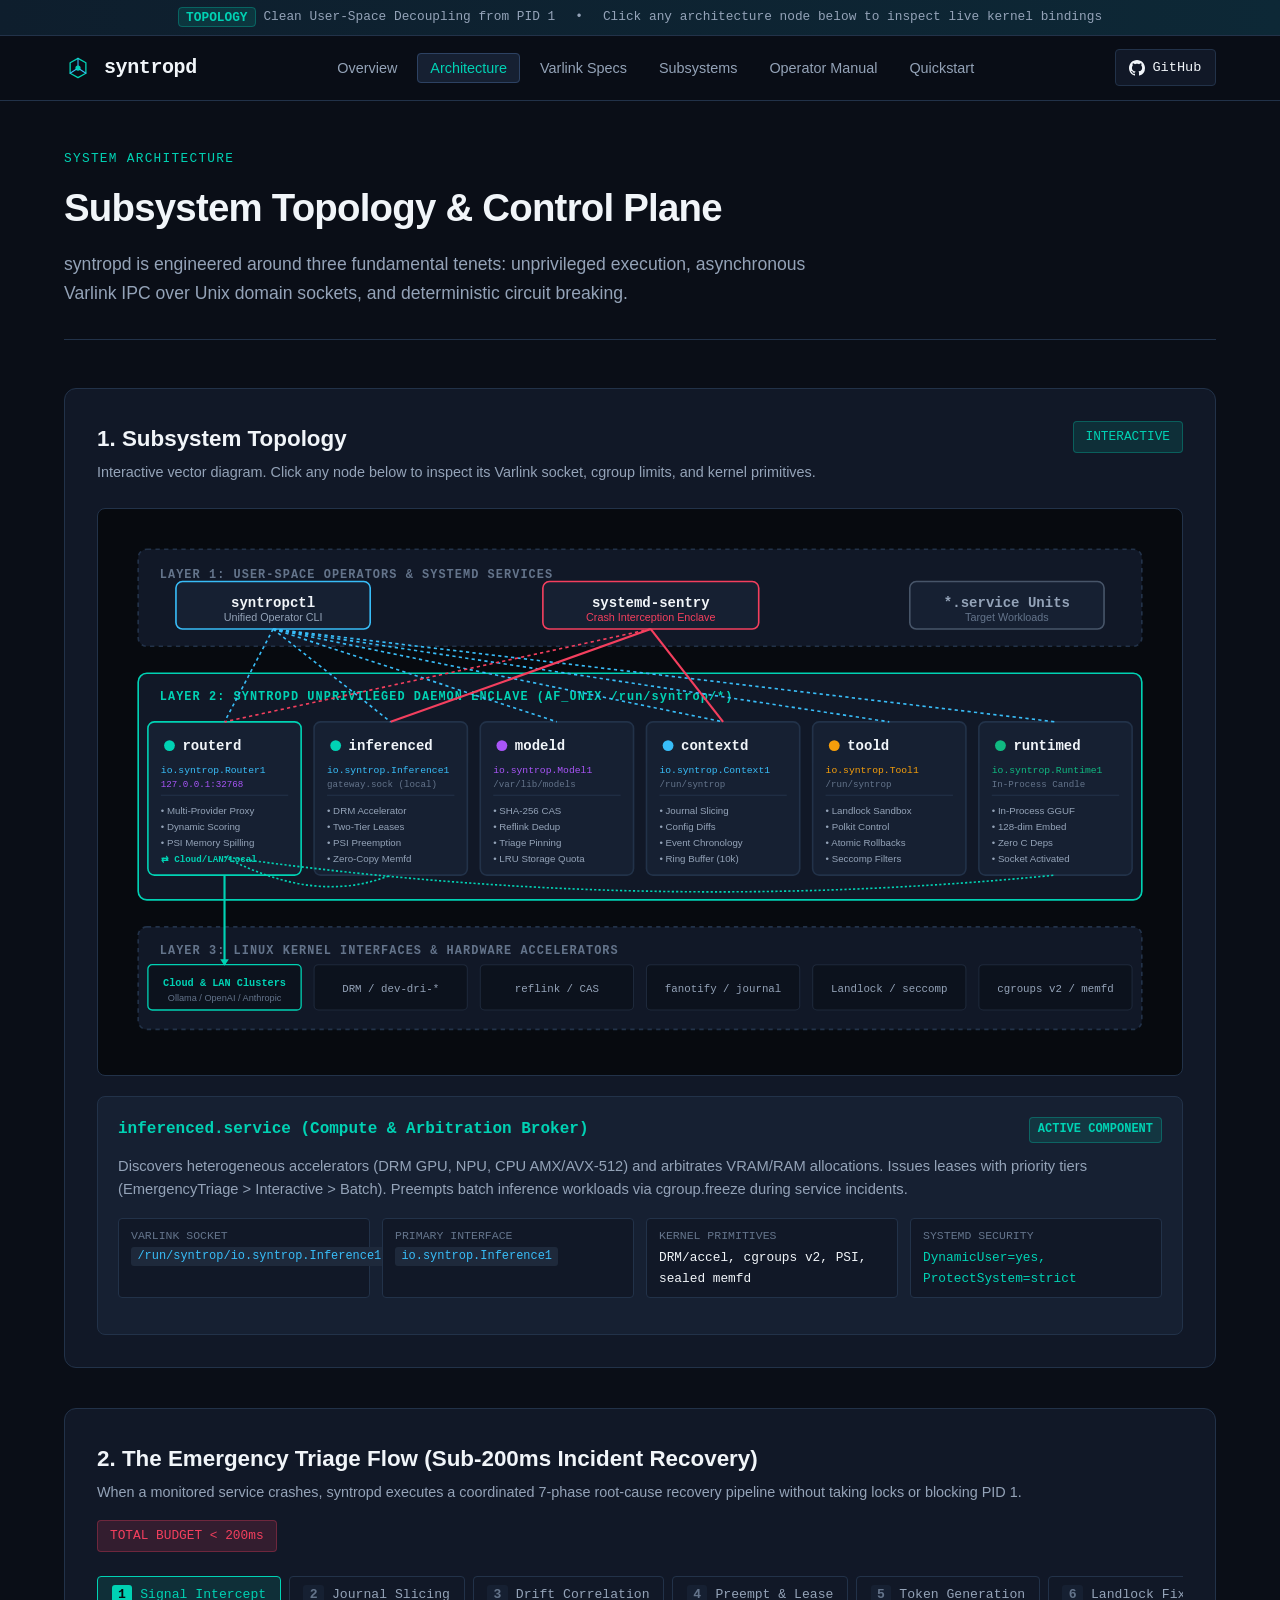
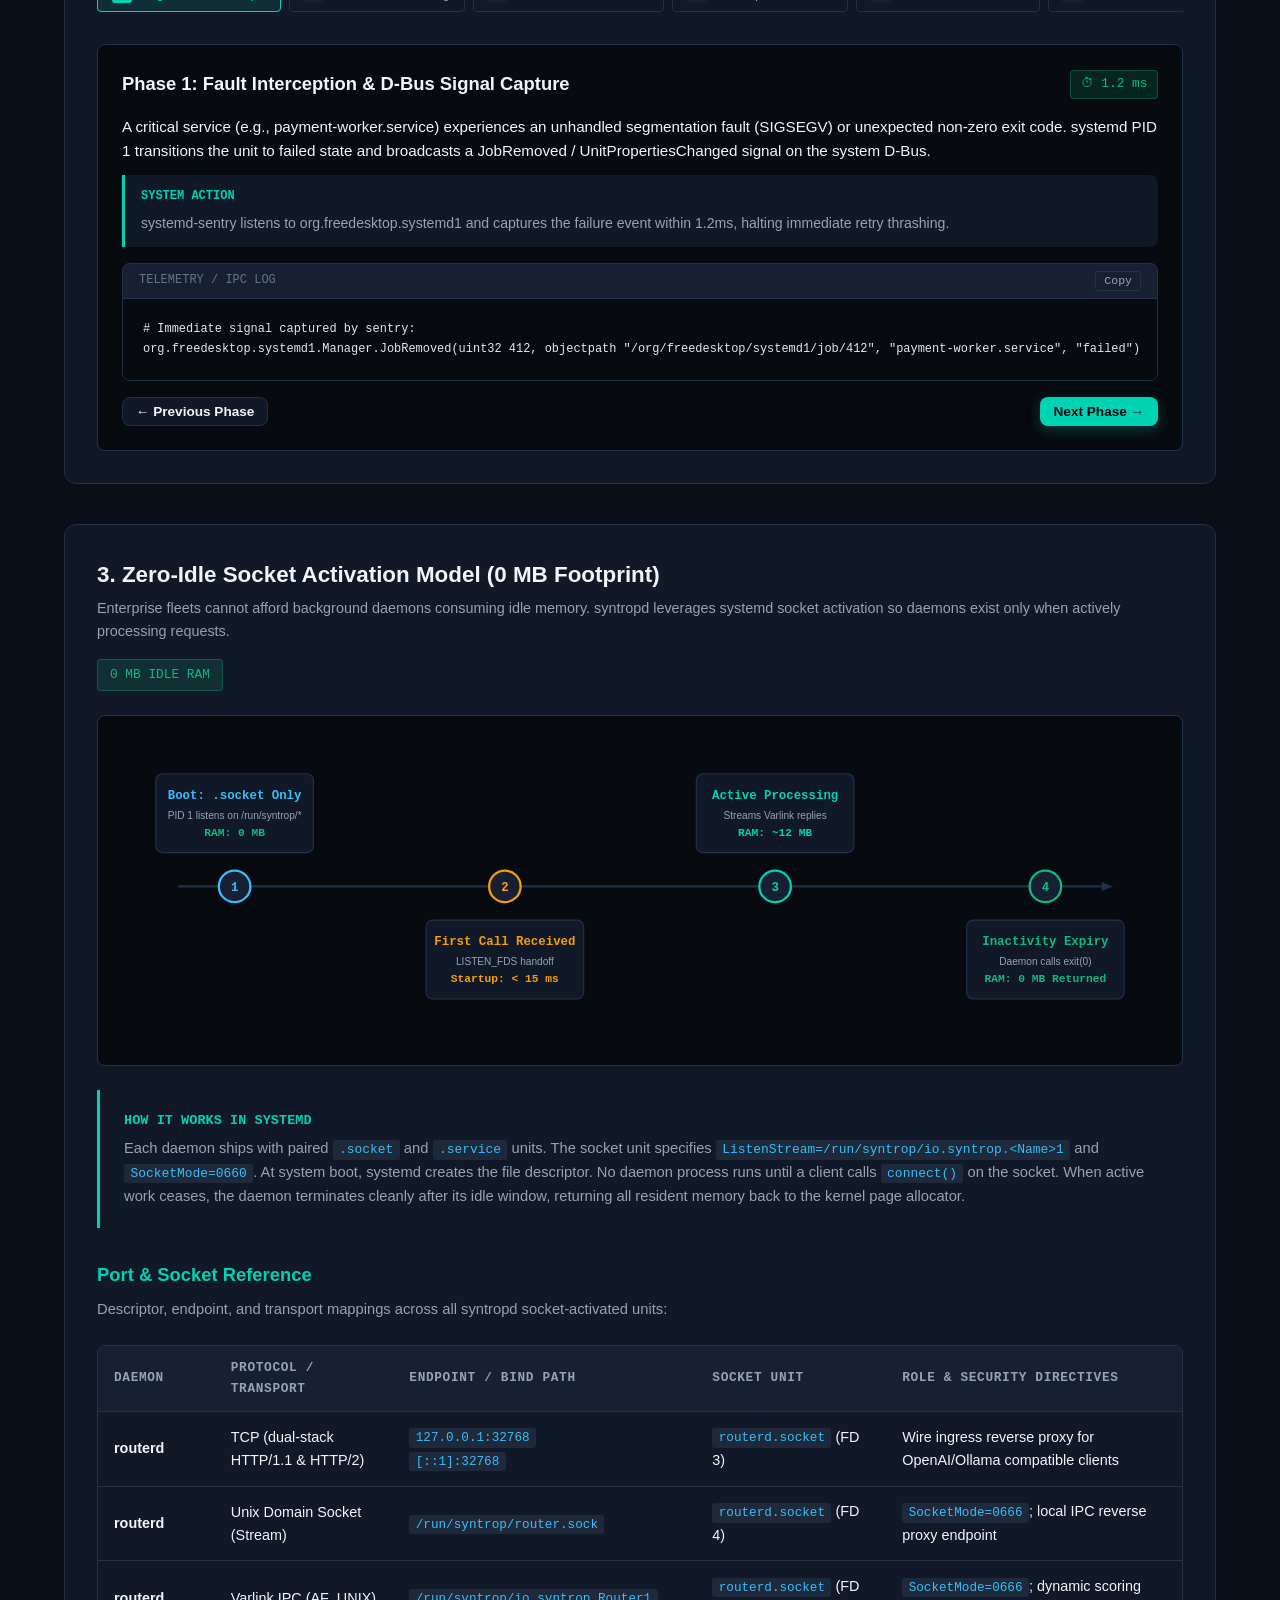
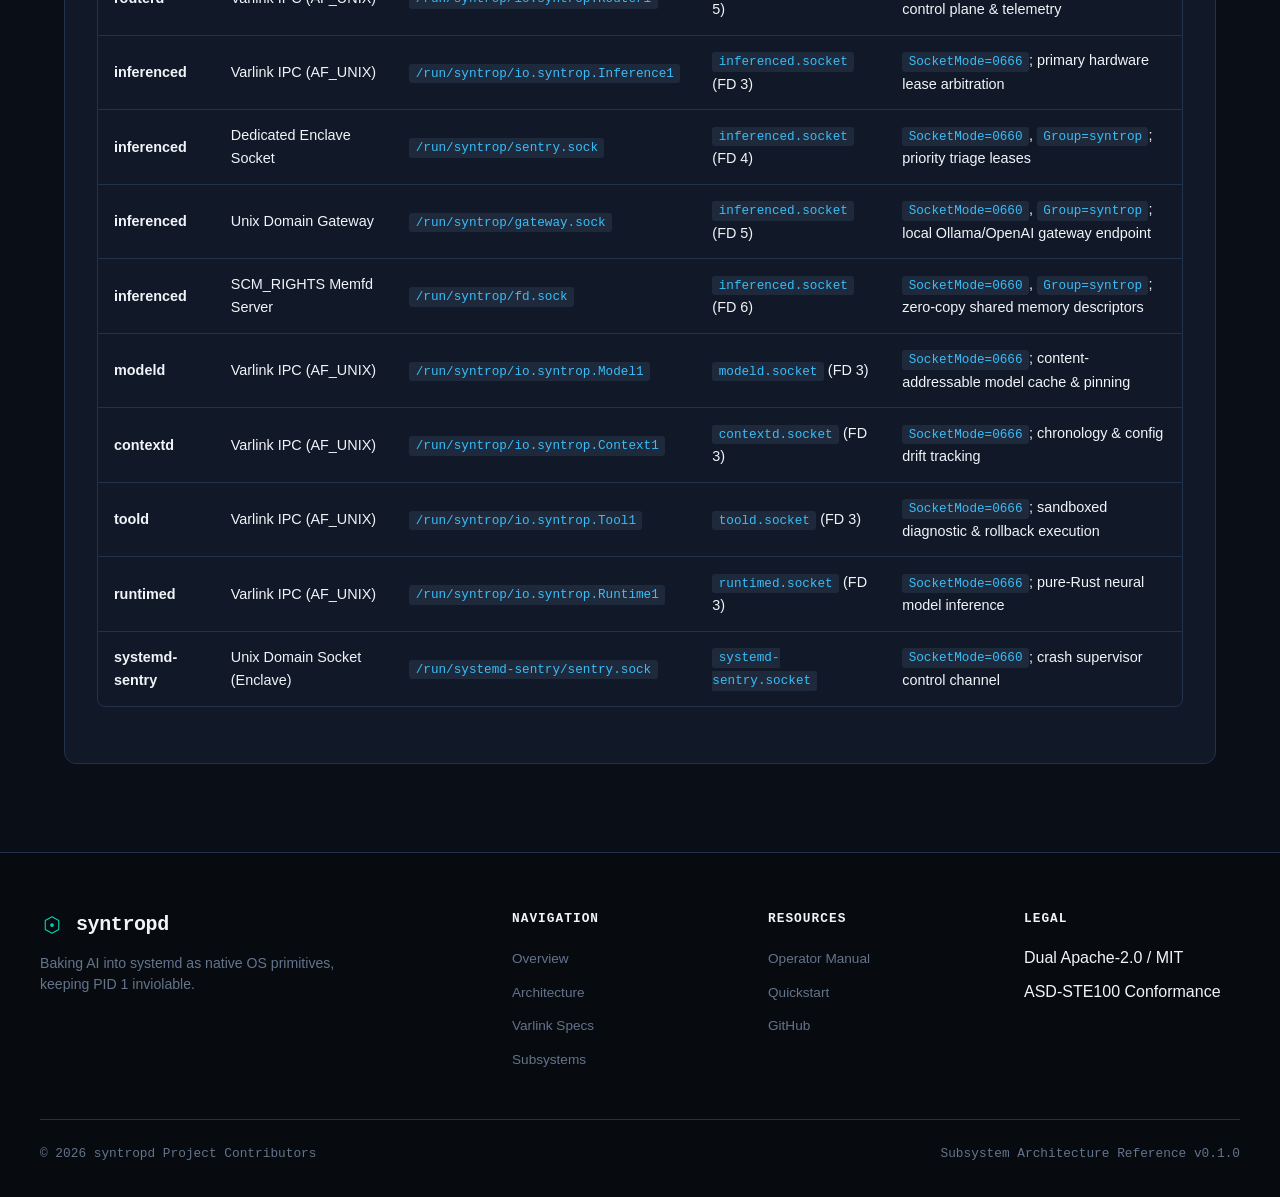
==== architecture.html @ aad820da "fix(website): refine SVG topology curve, eliminate 11434 reference, and add routerctl package resolu" ====
<!DOCTYPE html>
<html lang="en">
<head>
  <meta charset="UTF-8">
  <meta name="viewport" content="width=device-width, initial-scale=1.0">
  <meta name="description" content="syntropd Architecture - Subsystem Topology, Emergency Triage Flow, and Zero-Idle Socket Activation.">
  <meta name="theme-color" content="#0a0e17">
  <title>Architecture &amp; Topology — syntropd</title>
  <link rel="icon" type="image/svg+xml" href="favicon.svg">
  <link rel="stylesheet" href="css/style.css">
</head>
<body>

  <!-- Top Announcement Bar -->
  <div class="top-banner">
    <span><span class="badge">TOPOLOGY</span> Clean User-Space Decoupling from PID 1</span>
    <span>•</span>
    <span>Click any architecture node below to inspect live kernel bindings</span>
  </div>

  <!-- Header & Navigation -->
  <header class="site-header">
    <div class="nav-container">
      <a href="index.html" class="brand">
        <svg viewBox="0 0 64 64" width="28" height="28">
          <path d="M32 10 L50 20 L50 44 L32 54 L14 44 L14 20 Z" fill="none" stroke="#00d2b4" stroke-width="3" stroke-linejoin="round"/>
          <circle cx="32" cy="32" r="6" fill="#00d2b4"/>
          <line x1="32" y1="10" x2="32" y2="26" stroke="#38bdf8" stroke-width="2.5" stroke-linecap="round"/>
          <line x1="50" y1="44" x2="36" y2="35" stroke="#38bdf8" stroke-width="2.5" stroke-linecap="round"/>
          <line x1="14" y1="44" x2="28" y2="35" stroke="#38bdf8" stroke-width="2.5" stroke-linecap="round"/>
        </svg>
        <span>syntropd</span>
      </a>

      <button class="nav-toggle" aria-label="Toggle navigation menu" aria-expanded="false">
        <svg width="20" height="20" viewBox="0 0 24 24" fill="none" stroke="currentColor" stroke-width="2"><line x1="3" y1="12" x2="21" y2="12"></line><line x1="3" y1="6" x2="21" y2="6"></line><line x1="3" y1="18" x2="21" y2="18"></line></svg>
      </button>

      <ul class="nav-links">
        <li><a href="index.html">Overview</a></li>
        <li><a href="architecture.html" class="active">Architecture</a></li>
        <li><a href="specifications.html">Varlink Specs</a></li>
        <li><a href="daemons.html">Subsystems</a></li>
        <li><a href="manual.html">Operator Manual</a></li>
        <li><a href="quickstart.html">Quickstart</a></li>
      </ul>

      <div class="nav-actions">
        <a href="https://github.com/syntropd" class="github-btn" target="_blank" rel="noopener noreferrer">
          <svg width="16" height="16" viewBox="0 0 24 24" fill="currentColor"><path d="M12 0C5.37 0 0 5.37 0 12c0 5.31 3.435 9.795 8.205 11.385.6.105.825-.255.825-.57 0-.285-.015-1.23-.015-2.235-3.015.555-3.795-.735-4.035-1.41-.135-.345-.72-1.41-1.23-1.695-.42-.225-1.02-.78-.015-.795.945-.015 1.62.87 1.845 1.23 1.08 1.815 2.805 1.305 3.495.99.105-.78.42-1.305.765-1.605-2.67-.3-5.46-1.335-5.46-5.925 0-1.305.465-2.385 1.23-3.225-.12-.3-.54-1.53.12-3.18 0 0 1.005-.315 3.3 1.23.96-.27 1.98-.405 3-.405s2.04.135 3 .405c2.295-1.56 3.3-1.23 3.3-1.23.66 1.65.24 2.88.12 3.18.765.84 1.23 1.905 1.23 3.225 0 4.605-2.805 5.625-5.475 5.925.435.375.81 1.095.81 2.22 0 1.605-.015 2.895-.015 3.3 0 .315.225.69.825.57A12.02 12.02 0 0024 12c0-6.63-5.37-12-12-12z"/></svg>
          <span>GitHub</span>
        </a>
      </div>
    </div>
  </header>

  <!-- Main Wrap -->
  <main class="main-wrap">

    <div class="page-header">
      <div class="category">System Architecture</div>
      <h1>Subsystem Topology &amp; Control Plane</h1>
      <p>
        syntropd is engineered around three fundamental tenets: unprivileged execution, asynchronous Varlink IPC over Unix domain sockets, and deterministic circuit breaking.
      </p>
    </div>

    <!-- Section 1: Subsystem Topology Diagram -->
    <section id="topology" class="diagram-card">
      <div class="diagram-header">
        <div>
          <h2>1. Subsystem Topology</h2>
          <p>Interactive vector diagram. Click any node below to inspect its Varlink socket, cgroup limits, and kernel primitives.</p>
        </div>
        <span class="badge" style="background: var(--teal-dim); color: var(--teal); padding: 0.3rem 0.75rem; border-radius: 4px; font-family: var(--font-mono); font-size: 0.8rem; border: 1px solid rgba(0,210,180,0.3);">INTERACTIVE</span>
      </div>

      <div class="diagram-viewport">
        <svg class="interactive-arch" viewBox="0 0 960 480" xmlns="http://www.w3.org/2000/svg">
          <!-- Background Groups -->
          <rect x="15" y="15" width="930" height="90" rx="8" fill="#111827" stroke="#223249" stroke-width="1.5" stroke-dasharray="4 4"/>
          <text x="35" y="42" fill="#64748b" font-family="ui-monospace, monospace" font-size="11" font-weight="700" letter-spacing="1">LAYER 1: USER-SPACE OPERATORS &amp; SYSTEMD SERVICES</text>

          <rect x="15" y="130" width="930" height="210" rx="8" fill="#111827" stroke="#00d2b4" stroke-width="1.5"/>
          <text x="35" y="155" fill="#00d2b4" font-family="ui-monospace, monospace" font-size="11" font-weight="700" letter-spacing="1">LAYER 2: SYNTROPD UNPRIVILEGED DAEMON ENCLAVE (AF_UNIX /run/syntrop/*)</text>

          <rect x="15" y="365" width="930" height="95" rx="8" fill="#111827" stroke="#223249" stroke-width="1.5" stroke-dasharray="4 4"/>
          <text x="35" y="390" fill="#64748b" font-family="ui-monospace, monospace" font-size="11" font-weight="700" letter-spacing="1">LAYER 3: LINUX KERNEL INTERFACES &amp; HARDWARE ACCELERATORS</text>

          <!-- Layer 1 Nodes -->
          <g class="arch-node" data-node="syntropctl" transform="translate(50, 45)">
            <rect width="180" height="44" rx="6" fill="#162032" stroke="#38bdf8" stroke-width="1.5"/>
            <text x="90" y="24" fill="#f1f5f9" font-family="ui-monospace, monospace" font-size="13" font-weight="700" text-anchor="middle">syntropctl</text>
            <text x="90" y="37" fill="#94a3b8" font-family="sans-serif" font-size="10" text-anchor="middle">Unified Operator CLI</text>
          </g>

          <g class="arch-node" data-node="sentry" transform="translate(390, 45)">
            <rect width="200" height="44" rx="6" fill="#162032" stroke="#f43f5e" stroke-width="1.5"/>
            <text x="100" y="24" fill="#f1f5f9" font-family="ui-monospace, monospace" font-size="13" font-weight="700" text-anchor="middle">systemd-sentry</text>
            <text x="100" y="37" fill="#f43f5e" font-family="sans-serif" font-size="10" text-anchor="middle">Crash Interception Enclave</text>
          </g>

          <g transform="translate(730, 45)">
            <rect width="180" height="44" rx="6" fill="#162032" stroke="#475569" stroke-width="1.5"/>
            <text x="90" y="24" fill="#94a3b8" font-family="ui-monospace, monospace" font-size="13" font-weight="600" text-anchor="middle">*.service Units</text>
            <text x="90" y="37" fill="#64748b" font-family="sans-serif" font-size="10" text-anchor="middle">Target Workloads</text>
          </g>

          <!-- Layer 2 Daemons -->
          <!-- routerd (Mediating Ingress & Router) -->
          <g class="arch-node" data-node="routerd" transform="translate(24, 175)">
            <rect width="142" height="142" rx="6" fill="#162032" stroke="#00d2b4" stroke-width="1.5"/>
            <circle cx="20" cy="22" r="5" fill="#00d2b4"/>
            <text x="32" y="26" fill="#f1f5f9" font-family="ui-monospace, monospace" font-size="13" font-weight="700">routerd</text>
            <text x="12" y="47" fill="#38bdf8" font-family="ui-monospace, monospace" font-size="9">io.syntrop.Router1</text>
            <text x="12" y="60" fill="#a855f7" font-family="ui-monospace, monospace" font-size="8.5">127.0.0.1:32768</text>
            <line x1="12" y1="68" x2="130" y2="68" stroke="#223249"/>
            <text x="12" y="85" fill="#94a3b8" font-family="sans-serif" font-size="9">• Multi-Provider Proxy</text>
            <text x="12" y="100" fill="#94a3b8" font-family="sans-serif" font-size="9">• Dynamic Scoring</text>
            <text x="12" y="115" fill="#94a3b8" font-family="sans-serif" font-size="9">• PSI Memory Spilling</text>
            <text x="12" y="130" fill="#00d2b4" font-family="ui-monospace, monospace" font-size="8.5" font-weight="600">⇄ Cloud/LAN/Local</text>
          </g>

          <!-- inferenced -->
          <g class="arch-node" data-node="inferenced" transform="translate(178, 175)">
            <rect width="142" height="142" rx="6" fill="#162032" stroke="#223249" stroke-width="1.5"/>
            <circle cx="20" cy="22" r="5" fill="#00d2b4"/>
            <text x="32" y="26" fill="#f1f5f9" font-family="ui-monospace, monospace" font-size="13" font-weight="700">inferenced</text>
            <text x="12" y="47" fill="#38bdf8" font-family="ui-monospace, monospace" font-size="9">io.syntrop.Inference1</text>
            <text x="12" y="60" fill="#64748b" font-family="ui-monospace, monospace" font-size="8.5">gateway.sock (local)</text>
            <line x1="12" y1="68" x2="130" y2="68" stroke="#223249"/>
            <text x="12" y="85" fill="#94a3b8" font-family="sans-serif" font-size="9">• DRM Accelerator</text>
            <text x="12" y="100" fill="#94a3b8" font-family="sans-serif" font-size="9">• Two-Tier Leases</text>
            <text x="12" y="115" fill="#94a3b8" font-family="sans-serif" font-size="9">• PSI Preemption</text>
            <text x="12" y="130" fill="#94a3b8" font-family="sans-serif" font-size="9">• Zero-Copy Memfd</text>
          </g>

          <!-- modeld -->
          <g class="arch-node" data-node="modeld" transform="translate(332, 175)">
            <rect width="142" height="142" rx="6" fill="#162032" stroke="#223249" stroke-width="1.5"/>
            <circle cx="20" cy="22" r="5" fill="#a855f7"/>
            <text x="32" y="26" fill="#f1f5f9" font-family="ui-monospace, monospace" font-size="13" font-weight="700">modeld</text>
            <text x="12" y="47" fill="#a855f7" font-family="ui-monospace, monospace" font-size="9">io.syntrop.Model1</text>
            <text x="12" y="60" fill="#64748b" font-family="ui-monospace, monospace" font-size="8.5">/var/lib/models</text>
            <line x1="12" y1="68" x2="130" y2="68" stroke="#223249"/>
            <text x="12" y="85" fill="#94a3b8" font-family="sans-serif" font-size="9">• SHA-256 CAS</text>
            <text x="12" y="100" fill="#94a3b8" font-family="sans-serif" font-size="9">• Reflink Dedup</text>
            <text x="12" y="115" fill="#94a3b8" font-family="sans-serif" font-size="9">• Triage Pinning</text>
            <text x="12" y="130" fill="#94a3b8" font-family="sans-serif" font-size="9">• LRU Storage Quota</text>
          </g>

          <!-- contextd -->
          <g class="arch-node" data-node="contextd" transform="translate(486, 175)">
            <rect width="142" height="142" rx="6" fill="#162032" stroke="#223249" stroke-width="1.5"/>
            <circle cx="20" cy="22" r="5" fill="#38bdf8"/>
            <text x="32" y="26" fill="#f1f5f9" font-family="ui-monospace, monospace" font-size="13" font-weight="700">contextd</text>
            <text x="12" y="47" fill="#38bdf8" font-family="ui-monospace, monospace" font-size="9">io.syntrop.Context1</text>
            <text x="12" y="60" fill="#64748b" font-family="ui-monospace, monospace" font-size="8.5">/run/syntrop</text>
            <line x1="12" y1="68" x2="130" y2="68" stroke="#223249"/>
            <text x="12" y="85" fill="#94a3b8" font-family="sans-serif" font-size="9">• Journal Slicing</text>
            <text x="12" y="100" fill="#94a3b8" font-family="sans-serif" font-size="9">• Config Diffs</text>
            <text x="12" y="115" fill="#94a3b8" font-family="sans-serif" font-size="9">• Event Chronology</text>
            <text x="12" y="130" fill="#94a3b8" font-family="sans-serif" font-size="9">• Ring Buffer (10k)</text>
          </g>

          <!-- toold -->
          <g class="arch-node" data-node="toold" transform="translate(640, 175)">
            <rect width="142" height="142" rx="6" fill="#162032" stroke="#223249" stroke-width="1.5"/>
            <circle cx="20" cy="22" r="5" fill="#f59e0b"/>
            <text x="32" y="26" fill="#f1f5f9" font-family="ui-monospace, monospace" font-size="13" font-weight="700">toold</text>
            <text x="12" y="47" fill="#f59e0b" font-family="ui-monospace, monospace" font-size="9">io.syntrop.Tool1</text>
            <text x="12" y="60" fill="#64748b" font-family="ui-monospace, monospace" font-size="8.5">/run/syntrop</text>
            <line x1="12" y1="68" x2="130" y2="68" stroke="#223249"/>
            <text x="12" y="85" fill="#94a3b8" font-family="sans-serif" font-size="9">• Landlock Sandbox</text>
            <text x="12" y="100" fill="#94a3b8" font-family="sans-serif" font-size="9">• Polkit Control</text>
            <text x="12" y="115" fill="#94a3b8" font-family="sans-serif" font-size="9">• Atomic Rollbacks</text>
            <text x="12" y="130" fill="#94a3b8" font-family="sans-serif" font-size="9">• Seccomp Filters</text>
          </g>

          <!-- runtimed -->
          <g class="arch-node" data-node="runtimed" transform="translate(794, 175)">
            <rect width="142" height="142" rx="6" fill="#162032" stroke="#223249" stroke-width="1.5"/>
            <circle cx="20" cy="22" r="5" fill="#10b981"/>
            <text x="32" y="26" fill="#f1f5f9" font-family="ui-monospace, monospace" font-size="13" font-weight="700">runtimed</text>
            <text x="12" y="47" fill="#10b981" font-family="ui-monospace, monospace" font-size="9">io.syntrop.Runtime1</text>
            <text x="12" y="60" fill="#64748b" font-family="ui-monospace, monospace" font-size="8.5">In-Process Candle</text>
            <line x1="12" y1="68" x2="130" y2="68" stroke="#223249"/>
            <text x="12" y="85" fill="#94a3b8" font-family="sans-serif" font-size="9">• In-Process GGUF</text>
            <text x="12" y="100" fill="#94a3b8" font-family="sans-serif" font-size="9">• 128-dim Embed</text>
            <text x="12" y="115" fill="#94a3b8" font-family="sans-serif" font-size="9">• Zero C Deps</text>
            <text x="12" y="130" fill="#94a3b8" font-family="sans-serif" font-size="9">• Socket Activated</text>
          </g>

          <!-- Layer 3 Primitives & Hardware / Compute Destinations -->
          <g transform="translate(24, 400)">
            <rect width="142" height="42" rx="4" fill="#0c121d" stroke="#00d2b4" stroke-width="1.2"/>
            <text x="71" y="20" fill="#00d2b4" font-family="ui-monospace, monospace" font-size="9.5" font-weight="700" text-anchor="middle">Cloud &amp; LAN Clusters</text>
            <text x="71" y="34" fill="#64748b" font-family="sans-serif" font-size="8.5" text-anchor="middle">Ollama / OpenAI / Anthropic</text>
          </g>

          <g transform="translate(178, 400)">
            <rect width="142" height="42" rx="4" fill="#0c121d" stroke="#1e293b"/>
            <text x="71" y="25" fill="#94a3b8" font-family="ui-monospace, monospace" font-size="10" text-anchor="middle">DRM / dev-dri-*</text>
          </g>

          <g transform="translate(332, 400)">
            <rect width="142" height="42" rx="4" fill="#0c121d" stroke="#1e293b"/>
            <text x="71" y="25" fill="#94a3b8" font-family="ui-monospace, monospace" font-size="10" text-anchor="middle">reflink / CAS</text>
          </g>

          <g transform="translate(486, 400)">
            <rect width="142" height="42" rx="4" fill="#0c121d" stroke="#1e293b"/>
            <text x="71" y="25" fill="#94a3b8" font-family="ui-monospace, monospace" font-size="10" text-anchor="middle">fanotify / journal</text>
          </g>

          <g transform="translate(640, 400)">
            <rect width="142" height="42" rx="4" fill="#0c121d" stroke="#1e293b"/>
            <text x="71" y="25" fill="#94a3b8" font-family="ui-monospace, monospace" font-size="10" text-anchor="middle">Landlock / seccomp</text>
          </g>

          <g transform="translate(794, 400)">
            <rect width="142" height="42" rx="4" fill="#0c121d" stroke="#1e293b"/>
            <text x="71" y="25" fill="#94a3b8" font-family="ui-monospace, monospace" font-size="10" text-anchor="middle">cgroups v2 / memfd</text>
          </g>

          <!-- Interconnect Lines -->
          <!-- syntropctl (140, 89) to daemons -->
          <line x1="140" y1="89" x2="95" y2="175" stroke="#38bdf8" stroke-width="1.5" stroke-dasharray="3 3"/>
          <line x1="140" y1="89" x2="249" y2="175" stroke="#38bdf8" stroke-width="1.5" stroke-dasharray="3 3"/>
          <line x1="140" y1="89" x2="403" y2="175" stroke="#38bdf8" stroke-width="1.5" stroke-dasharray="3 3"/>
          <line x1="140" y1="89" x2="557" y2="175" stroke="#38bdf8" stroke-width="1.5" stroke-dasharray="3 3"/>
          <line x1="140" y1="89" x2="711" y2="175" stroke="#38bdf8" stroke-width="1.5" stroke-dasharray="3 3"/>
          <line x1="140" y1="89" x2="865" y2="175" stroke="#38bdf8" stroke-width="1.5" stroke-dasharray="3 3"/>

          <!-- sentry (490, 89) supervisory dispatch -->
          <line x1="490" y1="89" x2="95" y2="175" stroke="#f43f5e" stroke-width="1.5" stroke-dasharray="3 3"/>
          <line x1="490" y1="89" x2="249" y2="175" stroke="#f43f5e" stroke-width="2"/>
          <line x1="490" y1="89" x2="557" y2="175" stroke="#f43f5e" stroke-width="2"/>

          <!-- routerd mediation to compute destinations -->
          <line x1="95" y1="317" x2="95" y2="400" stroke="#00d2b4" stroke-width="2"/>
          <polygon points="91,395 95,401 99,395" fill="#00d2b4"/>
          <!-- routerd to local compute destinations -->
          <path d="M 95 300 Q 180 345 249 317" fill="none" stroke="#00d2b4" stroke-width="1.5" stroke-dasharray="2 2"/>
          <path d="M 95 300 Q 480 355 865 317" fill="none" stroke="#00d2b4" stroke-width="1.5" stroke-dasharray="2 2"/>
        </svg>
      </div>

      <!-- Inspector Panel (Populated on click) -->
      <div id="arch-inspector" class="inspector-panel visible">
        <div class="inspector-title">
          <span>inferenced.service (Compute &amp; Arbitration Broker)</span>
          <span class="badge" style="background: var(--teal-dim); color: var(--teal); padding: 0.15rem 0.5rem; font-size: 0.75rem; border-radius: 4px; border: 1px solid rgba(0,210,180,0.3);">ACTIVE COMPONENT</span>
        </div>
        <p style="margin: 0.75rem 0; font-size: 0.92rem; color: var(--text-muted);">
          Discovers heterogeneous accelerators (DRM GPU, NPU, CPU AMX/AVX-512) and arbitrates VRAM/RAM allocations. Issues leases with priority tiers (EmergencyTriage &gt; Interactive &gt; Batch). Preempts batch inference workloads via cgroup.freeze during service incidents.
        </p>
        <div class="inspector-meta">
          <div class="meta-item">
            <span>Varlink Socket</span>
            <code>/run/syntrop/io.syntrop.Inference1</code>
          </div>
          <div class="meta-item">
            <span>Primary Interface</span>
            <code>io.syntrop.Inference1</code>
          </div>
          <div class="meta-item">
            <span>Kernel Primitives</span>
            <div style="font-size: 0.8rem; margin-top: 0.2rem; color: var(--text-main);">DRM/accel, cgroups v2, PSI, sealed memfd</div>
          </div>
          <div class="meta-item">
            <span>systemd Security</span>
            <div style="font-size: 0.8rem; margin-top: 0.2rem; color: var(--teal);">DynamicUser=yes, ProtectSystem=strict</div>
          </div>
        </div>
      </div>
    </section>

    <!-- Section 2: Emergency Triage Flow -->
    <section id="triage" class="diagram-card">
      <div class="diagram-header">
        <div>
          <h2>2. The Emergency Triage Flow (Sub-200ms Incident Recovery)</h2>
          <p>
            When a monitored service crashes, syntropd executes a coordinated 7-phase root-cause recovery pipeline without taking locks or blocking PID 1.
          </p>
        </div>
        <span class="badge" style="background: var(--rose-dim); color: var(--rose); padding: 0.3rem 0.75rem; border-radius: 4px; font-family: var(--font-mono); font-size: 0.8rem; border: 1px solid rgba(244,63,94,0.3);">TOTAL BUDGET &lt; 200ms</span>
      </div>

      <div id="triage-stepper" class="stepper-container">
        <!-- Interactive Buttons -->
        <div class="step-tracker">
          <button class="step-btn active"><span class="step-num">1</span> Signal Intercept</button>
          <button class="step-btn"><span class="step-num">2</span> Journal Slicing</button>
          <button class="step-btn"><span class="step-num">3</span> Drift Correlation</button>
          <button class="step-btn"><span class="step-num">4</span> Preempt &amp; Lease</button>
          <button class="step-btn"><span class="step-num">5</span> Token Generation</button>
          <button class="step-btn"><span class="step-num">6</span> Landlock Fix</button>
          <button class="step-btn"><span class="step-num">7</span> Restore &amp; Audit</button>
        </div>

        <!-- Card Content (Dynamically updated by app.js) -->
        <div class="step-content-card">
          <!-- Populated by initTriageStepper() in app.js -->
        </div>
      </div>
    </section>

    <!-- Section 3: Zero-Idle Socket Activation Model -->
    <section id="socket" class="diagram-card">
      <div class="diagram-header">
        <div>
          <h2>3. Zero-Idle Socket Activation Model (0 MB Footprint)</h2>
          <p>
            Enterprise fleets cannot afford background daemons consuming idle memory. syntropd leverages systemd socket activation so daemons exist only when actively processing requests.
          </p>
        </div>
        <span class="badge" style="background: var(--green-dim); color: var(--green); padding: 0.3rem 0.75rem; border-radius: 4px; font-family: var(--font-mono); font-size: 0.8rem; border: 1px solid rgba(16,185,129,0.3);">0 MB IDLE RAM</span>
      </div>

      <div class="diagram-viewport">
        <svg viewBox="0 0 920 260" xmlns="http://www.w3.org/2000/svg" style="width: 100%; height: auto;">
          <!-- Timeline Axis -->
          <line x1="50" y1="130" x2="870" y2="130" stroke="#223249" stroke-width="2"/>
          <polygon points="870,126 880,130 870,134" fill="#223249"/>

          <!-- Step 1: Boot -->
          <circle cx="100" cy="130" r="14" fill="#162032" stroke="#38bdf8" stroke-width="2"/>
          <text x="100" y="134" fill="#38bdf8" font-family="ui-monospace, monospace" font-size="11" font-weight="700" text-anchor="middle">1</text>
          <rect x="30" y="30" width="140" height="70" rx="6" fill="#111827" stroke="#223249"/>
          <text x="100" y="52" fill="#38bdf8" font-family="ui-monospace, monospace" font-size="11" font-weight="700" text-anchor="middle">Boot: .socket Only</text>
          <text x="100" y="70" fill="#94a3b8" font-family="sans-serif" font-size="9" text-anchor="middle">PID 1 listens on /run/syntrop/*</text>
          <text x="100" y="85" fill="#10b981" font-family="ui-monospace, monospace" font-size="10" font-weight="700" text-anchor="middle">RAM: 0 MB</text>

          <!-- Step 2: Inbound Call -->
          <circle cx="340" cy="130" r="14" fill="#162032" stroke="#f59e0b" stroke-width="2"/>
          <text x="340" y="134" fill="#f59e0b" font-family="ui-monospace, monospace" font-size="11" font-weight="700" text-anchor="middle">2</text>
          <rect x="270" y="160" width="140" height="70" rx="6" fill="#111827" stroke="#223249"/>
          <text x="340" y="182" fill="#f59e0b" font-family="ui-monospace, monospace" font-size="11" font-weight="700" text-anchor="middle">First Call Received</text>
          <text x="340" y="200" fill="#94a3b8" font-family="sans-serif" font-size="9" text-anchor="middle">LISTEN_FDS handoff</text>
          <text x="340" y="215" fill="#f59e0b" font-family="ui-monospace, monospace" font-size="10" font-weight="700" text-anchor="middle">Startup: &lt; 15 ms</text>

          <!-- Step 3: Active Processing -->
          <circle cx="580" cy="130" r="14" fill="#162032" stroke="#00d2b4" stroke-width="2"/>
          <text x="580" y="134" fill="#00d2b4" font-family="ui-monospace, monospace" font-size="11" font-weight="700" text-anchor="middle">3</text>
          <rect x="510" y="30" width="140" height="70" rx="6" fill="#111827" stroke="#223249"/>
          <text x="580" y="52" fill="#00d2b4" font-family="ui-monospace, monospace" font-size="11" font-weight="700" text-anchor="middle">Active Processing</text>
          <text x="580" y="70" fill="#94a3b8" font-family="sans-serif" font-size="9" text-anchor="middle">Streams Varlink replies</text>
          <text x="580" y="85" fill="#00d2b4" font-family="ui-monospace, monospace" font-size="10" font-weight="700" text-anchor="middle">RAM: ~12 MB</text>

          <!-- Step 4: Idle Teardown -->
          <circle cx="820" cy="130" r="14" fill="#162032" stroke="#10b981" stroke-width="2"/>
          <text x="820" y="134" fill="#10b981" font-family="ui-monospace, monospace" font-size="11" font-weight="700" text-anchor="middle">4</text>
          <rect x="750" y="160" width="140" height="70" rx="6" fill="#111827" stroke="#223249"/>
          <text x="820" y="182" fill="#10b981" font-family="ui-monospace, monospace" font-size="11" font-weight="700" text-anchor="middle">Inactivity Expiry</text>
          <text x="820" y="200" fill="#94a3b8" font-family="sans-serif" font-size="9" text-anchor="middle">Daemon calls exit(0)</text>
          <text x="820" y="215" fill="#10b981" font-family="ui-monospace, monospace" font-size="10" font-weight="700" text-anchor="middle">RAM: 0 MB Returned</text>
        </svg>
      </div>

      <div class="callout" style="margin-top: 1.5rem;">
        <div class="callout-title">HOW IT WORKS IN SYSTEMD</div>
        <p>
          Each daemon ships with paired <code>.socket</code> and <code>.service</code> units. The socket unit specifies <code>ListenStream=/run/syntrop/io.syntrop.&lt;Name&gt;1</code> and <code>SocketMode=0660</code>. At system boot, systemd creates the file descriptor. No daemon process runs until a client calls <code>connect()</code> on the socket. When active work ceases, the daemon terminates cleanly after its idle window, returning all resident memory back to the kernel page allocator.
        </p>
      </div>

      <div style="margin-top: 2rem;">
        <h3 style="font-size: 1.15rem; color: var(--teal); margin-bottom: 0.5rem;">Port &amp; Socket Reference</h3>
        <p style="color: var(--text-muted); font-size: 0.92rem; margin-bottom: 1rem;">
          Descriptor, endpoint, and transport mappings across all syntropd socket-activated units:
        </p>

        <div class="table-wrap">
          <table>
            <thead>
              <tr>
                <th>Daemon</th>
                <th>Protocol / Transport</th>
                <th>Endpoint / Bind Path</th>
                <th>Socket Unit</th>
                <th>Role &amp; Security Directives</th>
              </tr>
            </thead>
            <tbody>
              <tr>
                <td><strong>routerd</strong></td>
                <td>TCP (dual-stack HTTP/1.1 &amp; HTTP/2)</td>
                <td><code>127.0.0.1:32768</code><br><code>[::1]:32768</code></td>
                <td><code>routerd.socket</code> (FD 3)</td>
                <td>Wire ingress reverse proxy for OpenAI/Ollama compatible clients</td>
              </tr>
              <tr>
                <td><strong>routerd</strong></td>
                <td>Unix Domain Socket (Stream)</td>
                <td><code>/run/syntrop/router.sock</code></td>
                <td><code>routerd.socket</code> (FD 4)</td>
                <td><code>SocketMode=0666</code>; local IPC reverse proxy endpoint</td>
              </tr>
              <tr>
                <td><strong>routerd</strong></td>
                <td>Varlink IPC (AF_UNIX)</td>
                <td><code>/run/syntrop/io.syntrop.Router1</code></td>
                <td><code>routerd.socket</code> (FD 5)</td>
                <td><code>SocketMode=0666</code>; dynamic scoring control plane &amp; telemetry</td>
              </tr>
              <tr>
                <td><strong>inferenced</strong></td>
                <td>Varlink IPC (AF_UNIX)</td>
                <td><code>/run/syntrop/io.syntrop.Inference1</code></td>
                <td><code>inferenced.socket</code> (FD 3)</td>
                <td><code>SocketMode=0666</code>; primary hardware lease arbitration</td>
              </tr>
              <tr>
                <td><strong>inferenced</strong></td>
                <td>Dedicated Enclave Socket</td>
                <td><code>/run/syntrop/sentry.sock</code></td>
                <td><code>inferenced.socket</code> (FD 4)</td>
                <td><code>SocketMode=0660</code>, <code>Group=syntrop</code>; priority triage leases</td>
              </tr>
              <tr>
                <td><strong>inferenced</strong></td>
                <td>Unix Domain Gateway</td>
                <td><code>/run/syntrop/gateway.sock</code></td>
                <td><code>inferenced.socket</code> (FD 5)</td>
                <td><code>SocketMode=0660</code>, <code>Group=syntrop</code>; local Ollama/OpenAI gateway endpoint</td>
              </tr>
              <tr>
                <td><strong>inferenced</strong></td>
                <td>SCM_RIGHTS Memfd Server</td>
                <td><code>/run/syntrop/fd.sock</code></td>
                <td><code>inferenced.socket</code> (FD 6)</td>
                <td><code>SocketMode=0660</code>, <code>Group=syntrop</code>; zero-copy shared memory descriptors</td>
              </tr>
              <tr>
                <td><strong>modeld</strong></td>
                <td>Varlink IPC (AF_UNIX)</td>
                <td><code>/run/syntrop/io.syntrop.Model1</code></td>
                <td><code>modeld.socket</code> (FD 3)</td>
                <td><code>SocketMode=0666</code>; content-addressable model cache &amp; pinning</td>
              </tr>
              <tr>
                <td><strong>contextd</strong></td>
                <td>Varlink IPC (AF_UNIX)</td>
                <td><code>/run/syntrop/io.syntrop.Context1</code></td>
                <td><code>contextd.socket</code> (FD 3)</td>
                <td><code>SocketMode=0666</code>; chronology &amp; config drift tracking</td>
              </tr>
              <tr>
                <td><strong>toold</strong></td>
                <td>Varlink IPC (AF_UNIX)</td>
                <td><code>/run/syntrop/io.syntrop.Tool1</code></td>
                <td><code>toold.socket</code> (FD 3)</td>
                <td><code>SocketMode=0666</code>; sandboxed diagnostic &amp; rollback execution</td>
              </tr>
              <tr>
                <td><strong>runtimed</strong></td>
                <td>Varlink IPC (AF_UNIX)</td>
                <td><code>/run/syntrop/io.syntrop.Runtime1</code></td>
                <td><code>runtimed.socket</code> (FD 3)</td>
                <td><code>SocketMode=0666</code>; pure-Rust neural model inference</td>
              </tr>
              <tr>
                <td><strong>systemd-sentry</strong></td>
                <td>Unix Domain Socket (Enclave)</td>
                <td><code>/run/systemd-sentry/sentry.sock</code></td>
                <td><code>systemd-sentry.socket</code></td>
                <td><code>SocketMode=0660</code>; crash supervisor control channel</td>
              </tr>
            </tbody>
          </table>
        </div>
      </div>
    </section>

  </main>

  <!-- Site Footer -->
  <footer class="site-footer">
    <div class="footer-inner">
      <div class="footer-brand">
        <div class="brand">
          <svg viewBox="0 0 64 64" width="24" height="24">
            <path d="M32 10 L50 20 L50 44 L32 54 L14 44 L14 20 Z" fill="none" stroke="#00d2b4" stroke-width="3" stroke-linejoin="round"/>
            <circle cx="32" cy="32" r="5" fill="#00d2b4"/>
          </svg>
          <span>syntropd</span>
        </div>
        <p>Baking AI into systemd as native OS primitives, keeping PID 1 inviolable.</p>
      </div>

      <div class="footer-col">
        <h4>Navigation</h4>
        <ul>
          <li><a href="index.html">Overview</a></li>
          <li><a href="architecture.html">Architecture</a></li>
          <li><a href="specifications.html">Varlink Specs</a></li>
          <li><a href="daemons.html">Subsystems</a></li>
        </ul>
      </div>

      <div class="footer-col">
        <h4>Resources</h4>
        <ul>
          <li><a href="manual.html">Operator Manual</a></li>
          <li><a href="quickstart.html">Quickstart</a></li>
          <li><a href="https://github.com/syntropd" target="_blank" rel="noopener noreferrer">GitHub</a></li>
        </ul>
      </div>

      <div class="footer-col">
        <h4>Legal</h4>
        <ul>
          <li>Dual Apache-2.0 / MIT</li>
          <li>ASD-STE100 Conformance</li>
        </ul>
      </div>
    </div>

    <div class="footer-bottom">
      <span>&copy; 2026 syntropd Project Contributors</span>
      <span>Subsystem Architecture Reference v0.1.0</span>
    </div>
  </footer>

  <script src="js/app.js"></script>
</body>
</html>
---- css/style.css ----
/* syntropd - Native AI Subsystem for systemd
 * Engineering Design System (Dark Mode, High Contrast, Zero CDN)
 */

:root {
  --bg-primary: #0a0e17;
  --bg-surface: #111827;
  --bg-card: #162032;
  --bg-card-hover: #1c2a42;
  --bg-code: #070a0f;
  --bg-subtle: #1e293b;

  --border: #223249;
  --border-focus: #00d2b4;
  --border-light: #2d4263;

  --text-main: #f1f5f9;
  --text-muted: #94a3b8;
  --text-dim: #64748b;
  --text-link: #38bdf8;
  --text-link-hover: #00d2b4;

  --teal: #00d2b4;
  --teal-dim: rgba(0, 210, 180, 0.12);
  --cyan: #38bdf8;
  --cyan-dim: rgba(56, 189, 248, 0.12);
  --green: #10b981;
  --green-dim: rgba(16, 185, 129, 0.15);
  --amber: #f59e0b;
  --amber-dim: rgba(245, 158, 11, 0.15);
  --rose: #f43f5e;
  --rose-dim: rgba(244, 63, 94, 0.15);
  --purple: #a855f7;
  --purple-dim: rgba(168, 85, 247, 0.15);

  --font-mono: ui-monospace, SFMono-Regular, "SF Mono", Menlo, Monaco, Consolas, "Liberation Mono", monospace;
  --font-sans: -apple-system, BlinkMacSystemFont, "Segoe UI", Roboto, "Helvetica Neue", Arial, sans-serif;
  --font-display: -apple-system, BlinkMacSystemFont, "Segoe UI", Roboto, sans-serif;

  --radius-sm: 4px;
  --radius-md: 8px;
  --radius-lg: 12px;
  --max-width: 1200px;
}

*, *::before, *::after {
  box-sizing: border-box;
  margin: 0;
  padding: 0;
}

html {
  font-size: 16px;
  background-color: var(--bg-primary);
  color: var(--text-main);
  font-family: var(--font-sans);
  line-height: 1.6;
  scroll-behavior: smooth;
  -webkit-font-smoothing: antialiased;
}

body {
  min-height: 100vh;
  display: flex;
  flex-direction: column;
}

a {
  color: var(--text-link);
  text-decoration: none;
  transition: color 0.15s ease;
}

a:hover {
  color: var(--text-link-hover);
}

/* ---------------- Top Banner ---------------- */
.top-banner {
  background: linear-gradient(90deg, #0e1e2d 0%, #0d2836 100%);
  border-bottom: 1px solid var(--border);
  padding: 0.45rem 1rem;
  font-size: 0.8rem;
  font-family: var(--font-mono);
  color: var(--text-muted);
  text-align: center;
  display: flex;
  justify-content: center;
  align-items: center;
  gap: 1.25rem;
}

.top-banner .badge {
  background: var(--teal-dim);
  color: var(--teal);
  border: 1px solid rgba(0, 210, 180, 0.3);
  padding: 0.1rem 0.45rem;
  border-radius: var(--radius-sm);
  font-weight: 600;
}

/* ---------------- Navigation ---------------- */
.site-header {
  background: rgba(10, 14, 23, 0.95);
  backdrop-filter: blur(10px);
  border-bottom: 1px solid var(--border);
  position: sticky;
  top: 0;
  z-index: 1000;
}

.nav-container {
  max-width: var(--max-width);
  margin: 0 auto;
  padding: 0.85rem 1.5rem;
  display: flex;
  align-items: center;
  justify-content: space-between;
}

.brand {
  display: flex;
  align-items: center;
  gap: 0.75rem;
  color: var(--text-main);
  font-weight: 700;
  font-size: 1.25rem;
  font-family: var(--font-mono);
  letter-spacing: -0.02em;
}

.brand:hover {
  color: var(--text-main);
}

.brand svg {
  flex-shrink: 0;
}

.nav-links {
  display: flex;
  align-items: center;
  gap: 0.5rem;
  list-style: none;
}

.nav-links a {
  color: var(--text-muted);
  font-size: 0.9rem;
  font-weight: 500;
  padding: 0.4rem 0.75rem;
  border-radius: var(--radius-sm);
  transition: all 0.15s ease;
}

.nav-links a:hover,
.nav-links a.active {
  color: var(--text-main);
  background: var(--bg-card);
}

.nav-links a.active {
  border: 1px solid var(--border-light);
  color: var(--teal);
}

.nav-actions {
  display: flex;
  align-items: center;
  gap: 0.75rem;
}

.github-btn {
  display: inline-flex;
  align-items: center;
  gap: 0.45rem;
  font-size: 0.85rem;
  font-family: var(--font-mono);
  background: var(--bg-surface);
  border: 1px solid var(--border);
  color: var(--text-main);
  padding: 0.4rem 0.85rem;
  border-radius: var(--radius-sm);
  transition: all 0.15s ease;
}

.github-btn:hover {
  background: var(--bg-card);
  border-color: var(--border-light);
  color: var(--teal);
}

/* Mobile Nav Toggle */
.nav-toggle {
  display: none;
  background: none;
  border: 1px solid var(--border);
  color: var(--text-main);
  padding: 0.4rem;
  border-radius: var(--radius-sm);
  cursor: pointer;
}

/* ---------------- Hero Section ---------------- */
.hero {
  padding: 4.5rem 1.5rem 3.5rem;
  border-bottom: 1px solid var(--border);
  background: radial-gradient(circle at 50% 20%, rgba(0, 210, 180, 0.05) 0%, rgba(10, 14, 23, 0) 70%);
}

.hero-inner {
  max-width: var(--max-width);
  margin: 0 auto;
  text-align: center;
}

.hero-eyebrow {
  display: inline-flex;
  align-items: center;
  gap: 0.5rem;
  font-family: var(--font-mono);
  font-size: 0.82rem;
  color: var(--teal);
  background: var(--teal-dim);
  border: 1px solid rgba(0, 210, 180, 0.25);
  padding: 0.25rem 0.8rem;
  border-radius: 9999px;
  margin-bottom: 1.5rem;
}

.hero h1 {
  font-size: clamp(2.4rem, 5vw, 3.8rem);
  font-weight: 800;
  line-height: 1.15;
  letter-spacing: -0.03em;
  margin-bottom: 1.25rem;
}

.hero h1 .highlight {
  background: linear-gradient(135deg, #00d2b4 0%, #38bdf8 100%);
  -webkit-background-clip: text;
  -webkit-text-fill-color: transparent;
}

.hero-lead {
  font-size: 1.2rem;
  color: var(--text-muted);
  max-width: 800px;
  margin: 0 auto 2.25rem;
}

.hero-lead strong {
  color: var(--text-main);
}

.hero-ctas {
  display: flex;
  justify-content: center;
  gap: 1rem;
  flex-wrap: wrap;
  margin-bottom: 3rem;
}

.btn {
  display: inline-flex;
  align-items: center;
  justify-content: center;
  gap: 0.5rem;
  font-size: 0.95rem;
  font-weight: 600;
  padding: 0.75rem 1.4rem;
  border-radius: var(--radius-md);
  transition: all 0.15s ease;
  cursor: pointer;
  border: 1px solid transparent;
}

.btn-primary {
  background: var(--teal);
  color: #070a0f;
  box-shadow: 0 4px 14px rgba(0, 210, 180, 0.25);
}

.btn-primary:hover {
  background: #00ebb4;
  color: #070a0f;
  transform: translateY(-1px);
}

.btn-secondary {
  background: var(--bg-surface);
  border-color: var(--border);
  color: var(--text-main);
}

.btn-secondary:hover {
  background: var(--bg-card);
  border-color: var(--border-light);
  color: var(--teal);
}

.hero-specs {
  display: grid;
  grid-template-columns: repeat(auto-fit, minmax(200px, 1fr));
  gap: 1.25rem;
  max-width: 980px;
  margin: 0 auto;
  text-align: left;
}

.spec-pill {
  background: var(--bg-surface);
  border: 1px solid var(--border);
  border-radius: var(--radius-md);
  padding: 1rem;
  transition: border-color 0.15s ease;
}

.spec-pill:hover {
  border-color: var(--border-light);
}

.spec-label {
  font-family: var(--font-mono);
  font-size: 0.75rem;
  text-transform: uppercase;
  color: var(--teal);
  margin-bottom: 0.25rem;
}

.spec-value {
  font-size: 1.05rem;
  font-weight: 700;
  color: var(--text-main);
  font-family: var(--font-mono);
}

.spec-desc {
  font-size: 0.8rem;
  color: var(--text-dim);
  margin-top: 0.2rem;
}

/* ---------------- Main Content Layout ---------------- */
.main-wrap {
  flex: 1;
  max-width: var(--max-width);
  width: 100%;
  margin: 0 auto;
  padding: 3rem 1.5rem;
}

.page-header {
  border-bottom: 1px solid var(--border);
  padding-bottom: 2rem;
  margin-bottom: 3rem;
}

.page-header .category {
  font-family: var(--font-mono);
  font-size: 0.8rem;
  text-transform: uppercase;
  color: var(--teal);
  letter-spacing: 0.1em;
  margin-bottom: 0.5rem;
}

.page-header h1 {
  font-size: 2.4rem;
  font-weight: 800;
  letter-spacing: -0.02em;
  margin-bottom: 0.75rem;
}

.page-header p {
  font-size: 1.1rem;
  color: var(--text-muted);
  max-width: 760px;
}

/* ---------------- Architecture & Diagrams ---------------- */
.diagram-card {
  background: var(--bg-surface);
  border: 1px solid var(--border);
  border-radius: var(--radius-lg);
  padding: 2rem;
  margin-bottom: 2.5rem;
}

.diagram-header {
  display: flex;
  justify-content: space-between;
  align-items: flex-start;
  margin-bottom: 1.5rem;
  flex-wrap: wrap;
  gap: 1rem;
}

.diagram-header h2 {
  font-size: 1.4rem;
  font-weight: 700;
}

.diagram-header p {
  color: var(--text-muted);
  font-size: 0.9rem;
  margin-top: 0.25rem;
}

.diagram-viewport {
  background: #070a0f;
  border: 1px solid var(--border);
  border-radius: var(--radius-md);
  padding: 1.5rem;
  overflow-x: auto;
  position: relative;
}

/* Interactive SVG Styling */
svg.interactive-arch {
  width: 100%;
  height: auto;
  min-width: 700px;
  display: block;
}

.arch-node {
  cursor: pointer;
  transition: all 0.2s ease;
}

.arch-node:hover rect,
.arch-node.active rect {
  stroke: var(--teal);
  stroke-width: 2.5px;
  filter: drop-shadow(0 0 8px rgba(0, 210, 180, 0.4));
}

.arch-node text {
  pointer-events: none;
  user-select: none;
}

/* Inspector Drawer for Nodes */
.inspector-panel {
  margin-top: 1.25rem;
  background: var(--bg-card);
  border: 1px solid var(--border);
  border-radius: var(--radius-md);
  padding: 1.25rem;
  display: none;
}

.inspector-panel.visible {
  display: block;
  animation: fadeIn 0.2s ease;
}

.inspector-title {
  font-family: var(--font-mono);
  font-size: 1rem;
  font-weight: 700;
  color: var(--teal);
  display: flex;
  align-items: center;
  justify-content: space-between;
}

.inspector-meta {
  display: grid;
  grid-template-columns: repeat(auto-fit, minmax(220px, 1fr));
  gap: 0.75rem;
  margin: 1rem 0;
  font-size: 0.85rem;
  font-family: var(--font-mono);
}

.meta-item {
  background: var(--bg-surface);
  padding: 0.5rem 0.75rem;
  border-radius: var(--radius-sm);
  border: 1px solid var(--border);
}

.meta-item span {
  color: var(--text-dim);
  display: block;
  font-size: 0.72rem;
  text-transform: uppercase;
}

/* ---------------- Triage Stepper Flow ---------------- */
.stepper-container {
  display: flex;
  gap: 1.5rem;
  margin-top: 1.5rem;
  flex-direction: column;
}

.step-tracker {
  display: flex;
  overflow-x: auto;
  padding-bottom: 0.5rem;
  gap: 0.5rem;
}

.step-btn {
  background: var(--bg-surface);
  border: 1px solid var(--border);
  color: var(--text-muted);
  font-family: var(--font-mono);
  font-size: 0.82rem;
  padding: 0.5rem 0.85rem;
  border-radius: var(--radius-sm);
  white-space: nowrap;
  cursor: pointer;
  transition: all 0.15s ease;
  display: flex;
  align-items: center;
  gap: 0.5rem;
}

.step-btn .step-num {
  background: var(--bg-card);
  color: var(--text-dim);
  padding: 0.1rem 0.4rem;
  border-radius: 3px;
  font-weight: 700;
}

.step-btn:hover {
  background: var(--bg-card);
  color: var(--text-main);
}

.step-btn.active {
  background: var(--teal-dim);
  border-color: var(--teal);
  color: var(--teal);
}

.step-btn.active .step-num {
  background: var(--teal);
  color: #070a0f;
}

.step-content-card {
  background: #070a0f;
  border: 1px solid var(--border);
  border-radius: var(--radius-md);
  padding: 1.5rem;
}

.step-header {
  display: flex;
  justify-content: space-between;
  align-items: center;
  margin-bottom: 1rem;
}

.step-title {
  font-size: 1.15rem;
  font-weight: 700;
  color: var(--text-main);
}

.step-latency {
  font-family: var(--font-mono);
  font-size: 0.8rem;
  color: var(--green);
  background: var(--green-dim);
  padding: 0.2rem 0.6rem;
  border-radius: var(--radius-sm);
  border: 1px solid rgba(16, 185, 129, 0.3);
}

/* ---------------- Subsystem Daemon Grid ---------------- */
.subsystem-grid {
  display: grid;
  grid-template-columns: repeat(auto-fit, minmax(340px, 1fr));
  gap: 1.5rem;
  margin-bottom: 3rem;
}

.daemon-card {
  background: var(--bg-surface);
  border: 1px solid var(--border);
  border-radius: var(--radius-lg);
  padding: 1.5rem;
  display: flex;
  flex-direction: column;
  transition: transform 0.2s ease, border-color 0.2s ease;
}

.daemon-card:hover {
  transform: translateY(-2px);
  border-color: var(--border-light);
}

.daemon-top {
  display: flex;
  justify-content: space-between;
  align-items: flex-start;
  margin-bottom: 1rem;
}

.daemon-name {
  font-family: var(--font-mono);
  font-size: 1.25rem;
  font-weight: 700;
  color: var(--text-main);
}

.daemon-socket {
  font-family: var(--font-mono);
  font-size: 0.75rem;
  color: var(--teal);
  background: var(--teal-dim);
  padding: 0.2rem 0.5rem;
  border-radius: var(--radius-sm);
  border: 1px solid rgba(0, 210, 180, 0.25);
  margin-top: 0.25rem;
  word-break: break-all;
}

.daemon-desc {
  font-size: 0.92rem;
  color: var(--text-muted);
  margin-bottom: 1.25rem;
  flex: 1;
}

.daemon-features {
  list-style: none;
  margin-bottom: 1.5rem;
  font-size: 0.85rem;
}

.daemon-features li {
  position: relative;
  padding-left: 1.25rem;
  margin-bottom: 0.4rem;
  color: var(--text-muted);
}

.daemon-features li::before {
  content: "›";
  position: absolute;
  left: 0;
  color: var(--teal);
  font-weight: bold;
}

.daemon-footer {
  border-top: 1px solid var(--border);
  padding-top: 1rem;
  display: flex;
  justify-content: space-between;
  align-items: center;
  font-size: 0.82rem;
  font-family: var(--font-mono);
}

/* ---------------- Varlink Specifications Browser ---------------- */
.spec-browser-layout {
  display: grid;
  grid-template-columns: 280px 1fr;
  gap: 2rem;
  align-items: start;
}

.spec-sidebar {
  background: var(--bg-surface);
  border: 1px solid var(--border);
  border-radius: var(--radius-md);
  padding: 1.25rem;
  position: sticky;
  top: 5rem;
}

.spec-nav-group {
  margin-bottom: 1.5rem;
}

.spec-nav-title {
  font-family: var(--font-mono);
  font-size: 0.72rem;
  text-transform: uppercase;
  color: var(--text-dim);
  margin-bottom: 0.5rem;
  letter-spacing: 0.08em;
}

.spec-nav-list {
  list-style: none;
}

.spec-nav-link {
  display: block;
  font-family: var(--font-mono);
  font-size: 0.85rem;
  padding: 0.4rem 0.6rem;
  color: var(--text-muted);
  border-radius: var(--radius-sm);
  transition: all 0.15s ease;
  cursor: pointer;
}

.spec-nav-link:hover {
  background: var(--bg-card);
  color: var(--text-main);
}

.spec-nav-link.active {
  background: var(--teal-dim);
  color: var(--teal);
  font-weight: 600;
}

.spec-view {
  background: var(--bg-surface);
  border: 1px solid var(--border);
  border-radius: var(--radius-lg);
  padding: 2rem;
}

/* ---------------- Code Blocks ---------------- */
pre {
  background: var(--bg-code);
  border: 1px solid var(--border);
  border-radius: var(--radius-md);
  padding: 1.25rem;
  overflow-x: auto;
  font-family: var(--font-mono);
  font-size: 0.85rem;
  line-height: 1.5;
  color: #e2e8f0;
  position: relative;
  margin: 1rem 0;
}

code {
  font-family: var(--font-mono);
  font-size: 0.88em;
  background: var(--bg-subtle);
  padding: 0.15rem 0.4rem;
  border-radius: 3px;
  color: var(--cyan);
}

pre code {
  background: transparent;
  padding: 0;
  color: inherit;
}

.code-header {
  display: flex;
  justify-content: space-between;
  align-items: center;
  background: var(--bg-card);
  border: 1px solid var(--border);
  border-bottom: none;
  border-top-left-radius: var(--radius-md);
  border-top-right-radius: var(--radius-md);
  padding: 0.45rem 1rem;
  font-family: var(--font-mono);
  font-size: 0.75rem;
  color: var(--text-dim);
}

.code-header + pre {
  margin-top: 0;
  border-top-left-radius: 0;
  border-top-right-radius: 0;
}

.copy-btn {
  background: transparent;
  border: 1px solid var(--border);
  color: var(--text-muted);
  font-family: var(--font-mono);
  font-size: 0.72rem;
  padding: 0.15rem 0.5rem;
  border-radius: 3px;
  cursor: pointer;
  transition: all 0.15s ease;
}

.copy-btn:hover {
  background: var(--bg-subtle);
  color: var(--text-main);
  border-color: var(--border-light);
}

/* Varlink syntax highlight simulation */
.hl-keyword { color: #f43f5e; font-weight: 600; }
.hl-type { color: #38bdf8; }
.hl-method { color: #00d2b4; }
.hl-string { color: #a3e635; }
.hl-comment { color: #64748b; font-style: italic; }
.hl-number { color: #f59e0b; }

/* ---------------- Tables ---------------- */
.table-wrap {
  overflow-x: auto;
  margin: 1.5rem 0;
  border: 1px solid var(--border);
  border-radius: var(--radius-md);
}

table {
  width: 100%;
  border-collapse: collapse;
  font-size: 0.9rem;
  text-align: left;
}

th {
  background: var(--bg-card);
  color: var(--text-muted);
  font-family: var(--font-mono);
  font-size: 0.8rem;
  font-weight: 600;
  padding: 0.75rem 1rem;
  border-bottom: 1px solid var(--border);
  text-transform: uppercase;
  letter-spacing: 0.05em;
}

td {
  padding: 0.85rem 1rem;
  border-bottom: 1px solid var(--border);
  color: var(--text-main);
}

tr:last-child td {
  border-bottom: none;
}

tr:hover td {
  background: rgba(255, 255, 255, 0.02);
}

/* ---------------- Callouts / Notes ---------------- */
.callout {
  border-left: 3px solid var(--teal);
  background: var(--bg-surface);
  border-radius: 0 var(--radius-md) var(--radius-md) 0;
  padding: 1.25rem 1.5rem;
  margin: 1.5rem 0;
}

.callout-title {
  font-family: var(--font-mono);
  font-size: 0.85rem;
  font-weight: 700;
  color: var(--teal);
  margin-bottom: 0.35rem;
  text-transform: uppercase;
  display: flex;
  align-items: center;
  gap: 0.5rem;
}

.callout p {
  font-size: 0.92rem;
  color: var(--text-muted);
}

.callout.callout-warn {
  border-left-color: var(--amber);
}
.callout.callout-warn .callout-title {
  color: var(--amber);
}

/* ---------------- Footer ---------------- */
.site-footer {
  border-top: 1px solid var(--border);
  background: #070a0f;
  padding: 3.5rem 1.5rem 2rem;
  margin-top: auto;
}

.footer-inner {
  max-width: var(--max-width);
  margin: 0 auto;
  display: grid;
  grid-template-columns: 2fr 1fr 1fr 1fr;
  gap: 2.5rem;
  margin-bottom: 2.5rem;
}

.footer-brand .brand {
  margin-bottom: 0.75rem;
}

.footer-brand p {
  color: var(--text-dim);
  font-size: 0.88rem;
  max-width: 320px;
  line-height: 1.5;
}

.footer-col h4 {
  font-family: var(--font-mono);
  font-size: 0.8rem;
  color: var(--text-main);
  text-transform: uppercase;
  letter-spacing: 0.08em;
  margin-bottom: 1rem;
}

.footer-col ul {
  list-style: none;
}

.footer-col li {
  margin-bottom: 0.5rem;
}

.footer-col a {
  color: var(--text-dim);
  font-size: 0.85rem;
  transition: color 0.15s ease;
}

.footer-col a:hover {
  color: var(--teal);
}

.footer-bottom {
  max-width: var(--max-width);
  margin: 0 auto;
  border-top: 1px solid var(--border);
  padding-top: 1.5rem;
  display: flex;
  justify-content: space-between;
  align-items: center;
  font-size: 0.8rem;
  color: var(--text-dim);
  font-family: var(--font-mono);
  flex-wrap: wrap;
  gap: 1rem;
}

/* ---------------- Responsive Styles ---------------- */
@media (max-width: 900px) {
  .spec-browser-layout {
    grid-template-columns: 1fr;
  }
  .spec-sidebar {
    position: static;
  }
  .footer-inner {
    grid-template-columns: 1fr 1fr;
  }
}

@media (max-width: 768px) {
  .nav-links {
    display: none;
    position: absolute;
    top: 100%;
    left: 0;
    right: 0;
    background: var(--bg-surface);
    border-bottom: 1px solid var(--border);
    flex-direction: column;
    padding: 1rem;
    gap: 0.5rem;
  }

  .nav-links.open {
    display: flex;
  }

  .nav-toggle {
    display: block;
  }

  .hero h1 {
    font-size: 2.2rem;
  }

  .footer-inner {
    grid-template-columns: 1fr;
    gap: 1.5rem;
  }

  .top-banner {
    font-size: 0.72rem;
    flex-direction: column;
    gap: 0.25rem;
  }
}

@keyframes fadeIn {
  from { opacity: 0; transform: translateY(4px); }
  to { opacity: 1; transform: translateY(0); }
}
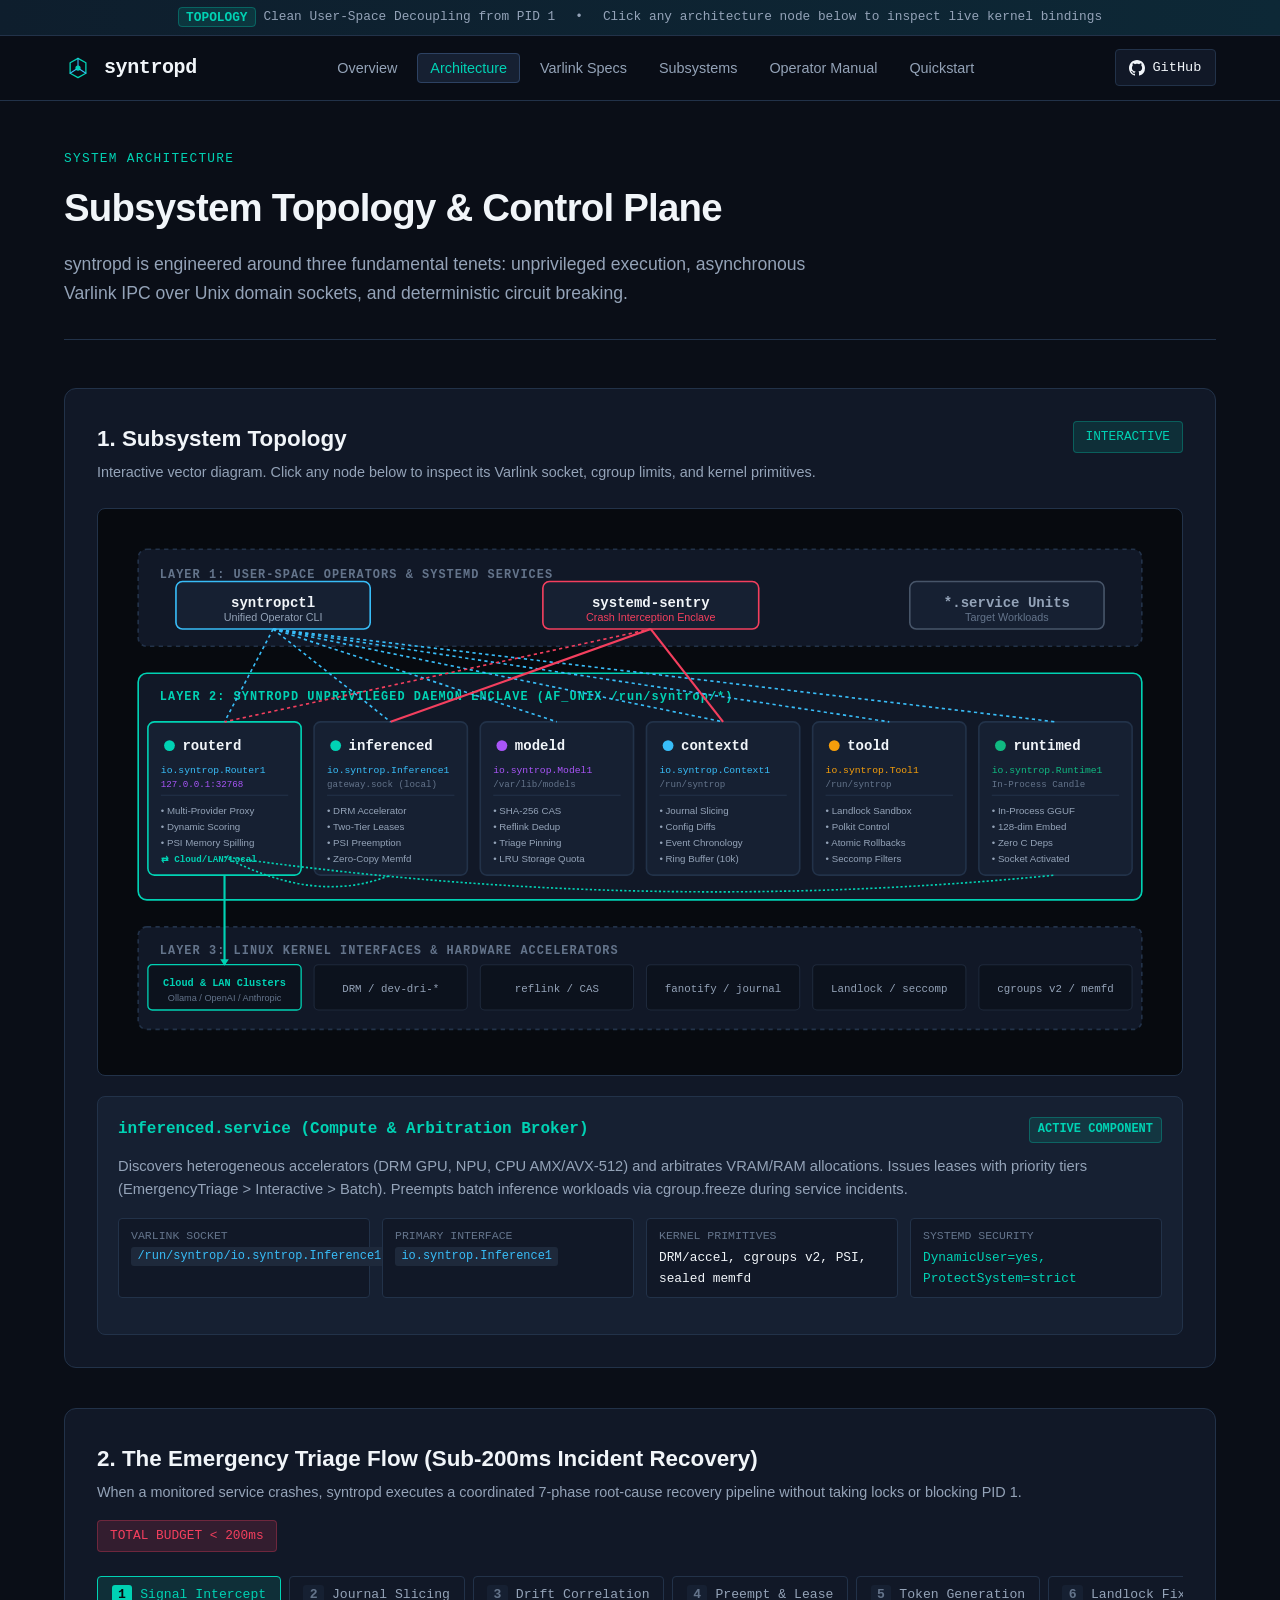
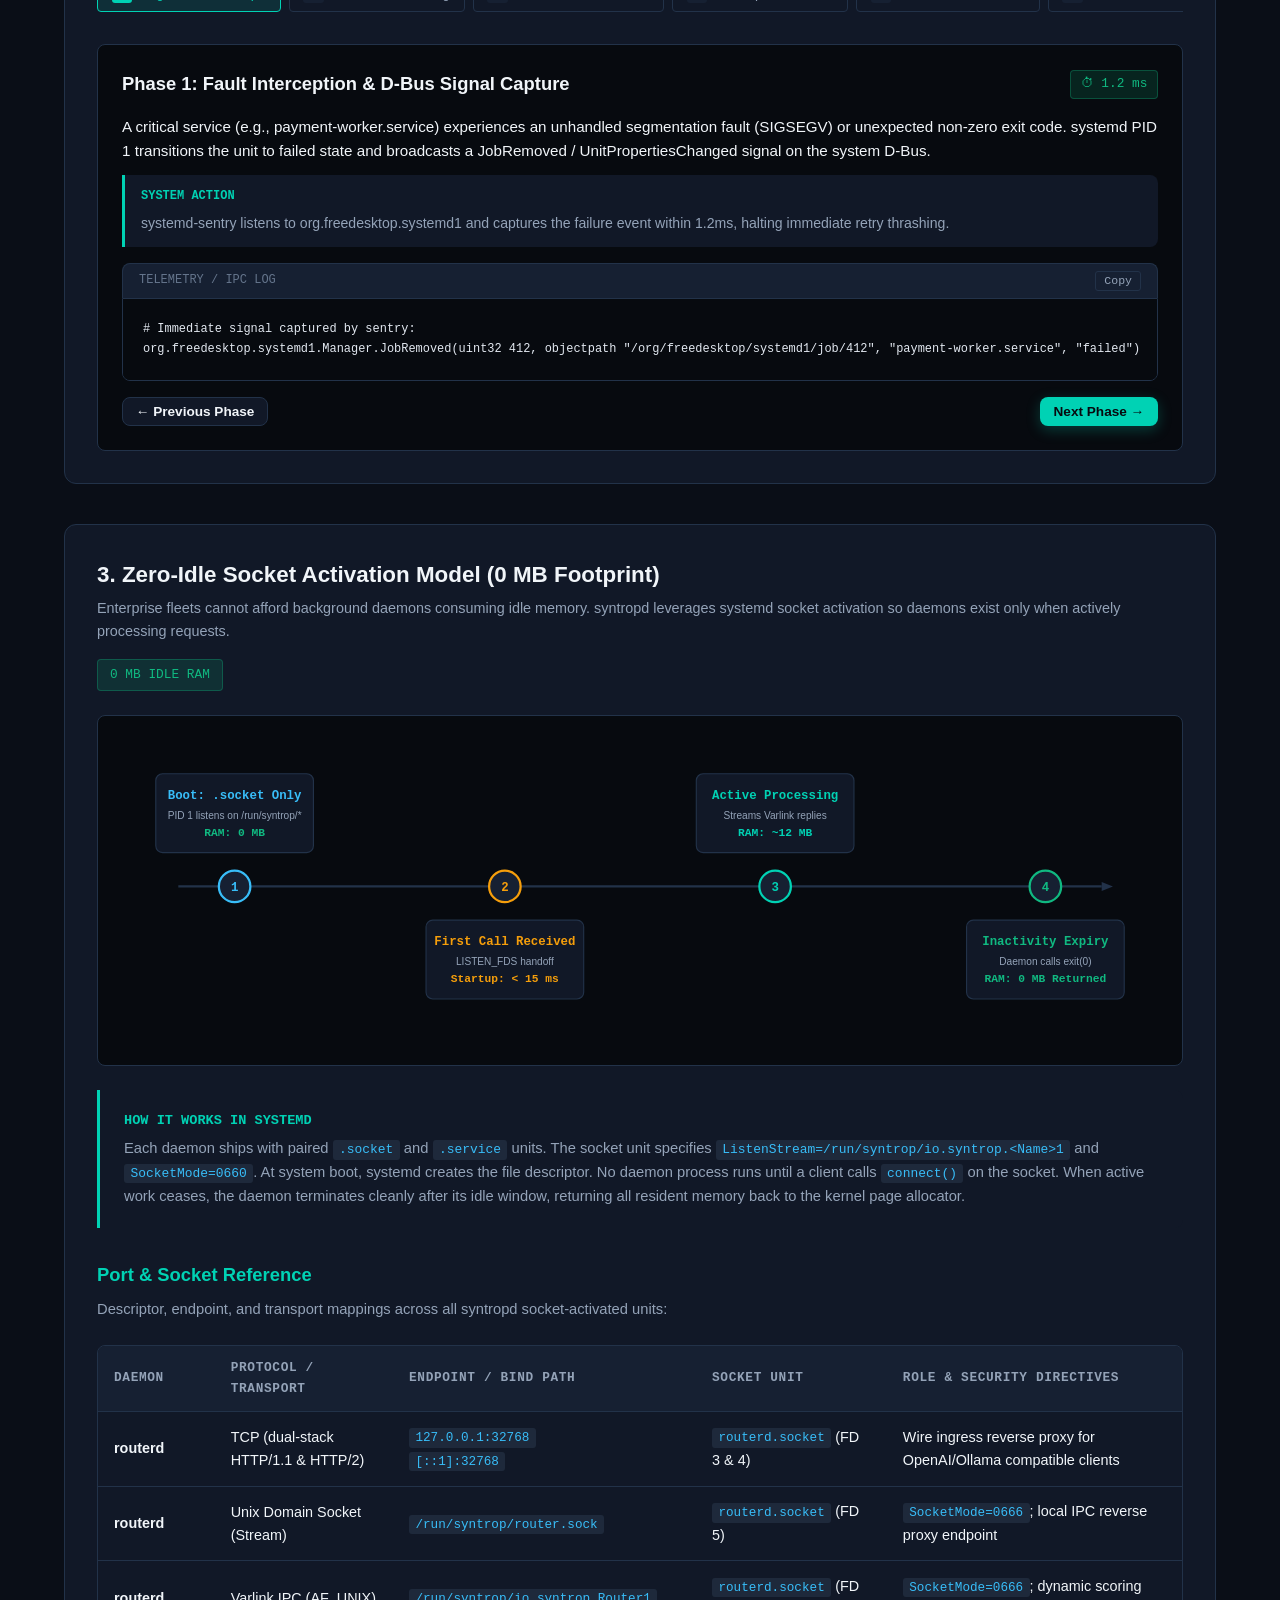
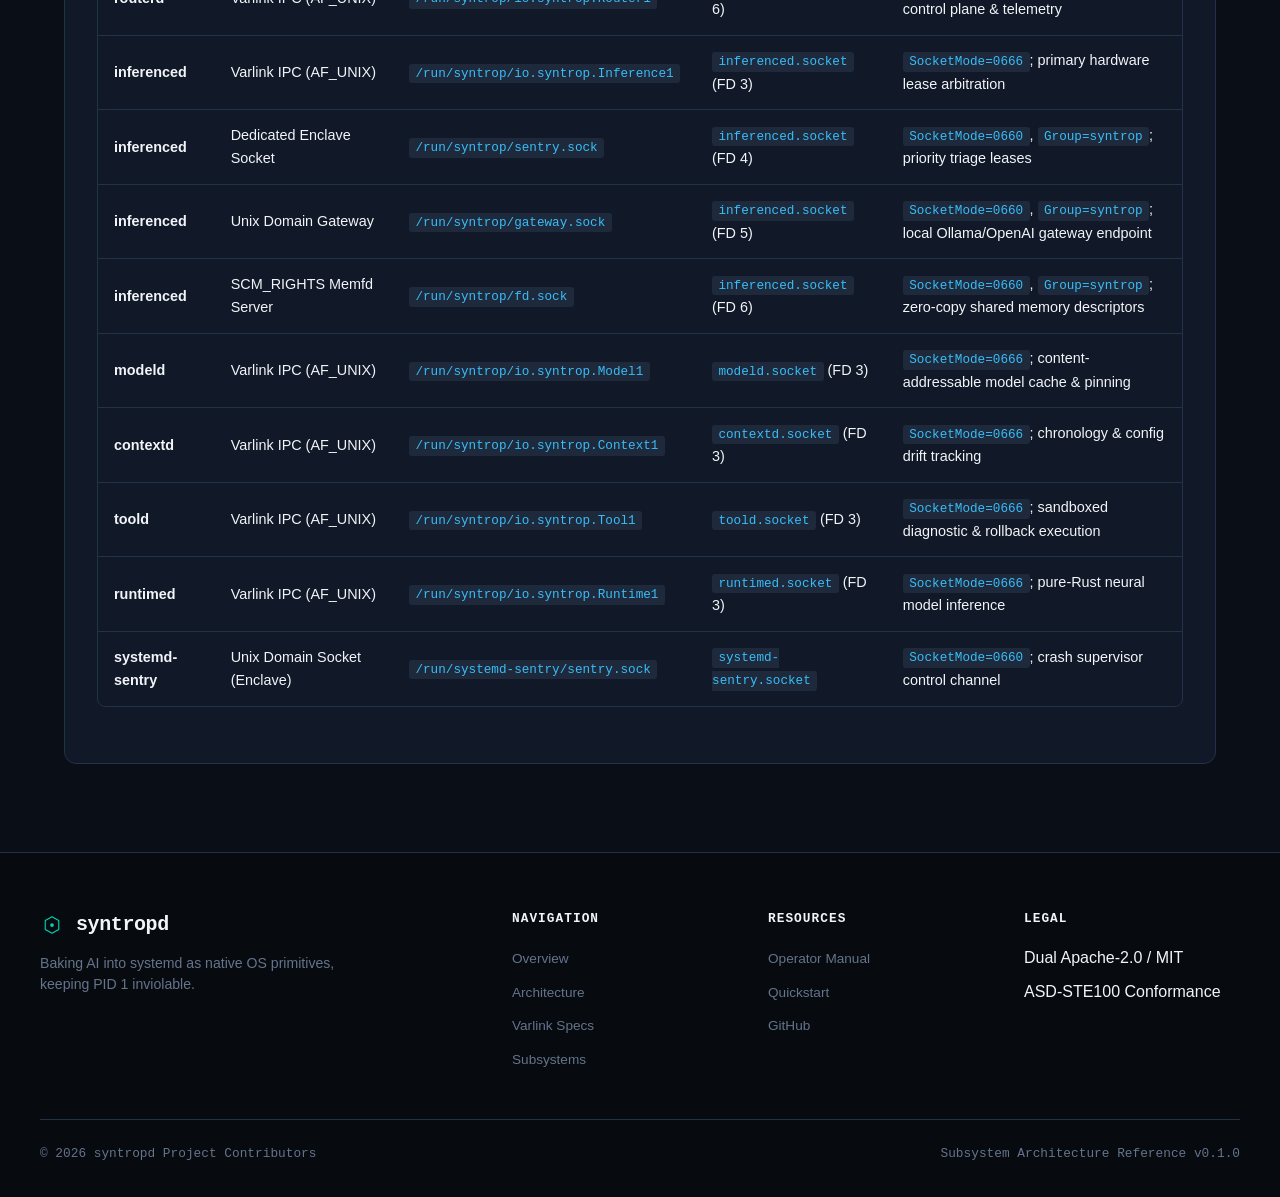
==== commit 8adc9671: "docs(routerd): clarify dual-stack FD 3/4 & Unix FD 5/6 socket table, and sentry port 32768 triage di" ====
--- a/architecture.html
+++ b/architecture.html
@@ -388,21 +388,21 @@
                 <td><strong>routerd</strong></td>
                 <td>TCP (dual-stack HTTP/1.1 &amp; HTTP/2)</td>
                 <td><code>127.0.0.1:32768</code><br><code>[::1]:32768</code></td>
-                <td><code>routerd.socket</code> (FD 3)</td>
+                <td><code>routerd.socket</code> (FD 3 &amp; 4)</td>
                 <td>Wire ingress reverse proxy for OpenAI/Ollama compatible clients</td>
               </tr>
               <tr>
                 <td><strong>routerd</strong></td>
                 <td>Unix Domain Socket (Stream)</td>
                 <td><code>/run/syntrop/router.sock</code></td>
-                <td><code>routerd.socket</code> (FD 4)</td>
+                <td><code>routerd.socket</code> (FD 5)</td>
                 <td><code>SocketMode=0666</code>; local IPC reverse proxy endpoint</td>
               </tr>
               <tr>
                 <td><strong>routerd</strong></td>
                 <td>Varlink IPC (AF_UNIX)</td>
                 <td><code>/run/syntrop/io.syntrop.Router1</code></td>
-                <td><code>routerd.socket</code> (FD 5)</td>
+                <td><code>routerd.socket</code> (FD 6)</td>
                 <td><code>SocketMode=0666</code>; dynamic scoring control plane &amp; telemetry</td>
               </tr>
               <tr>
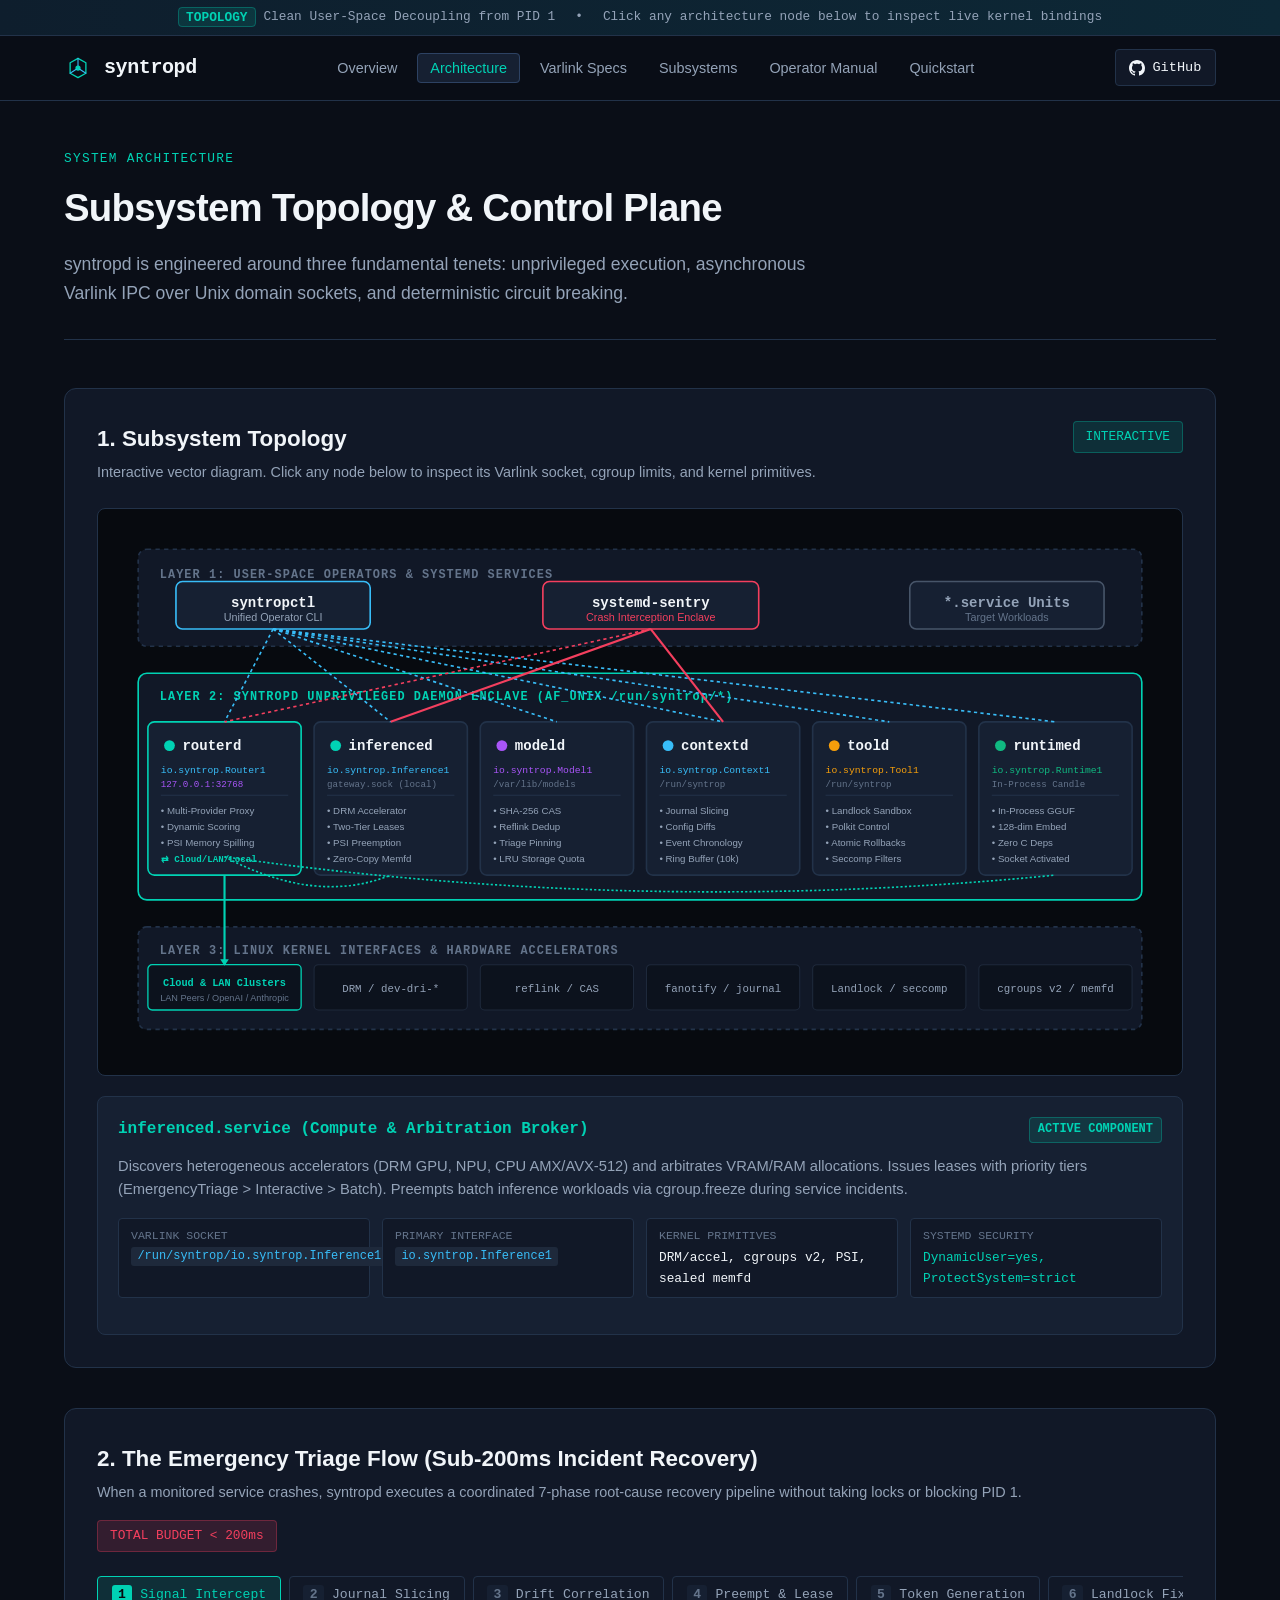
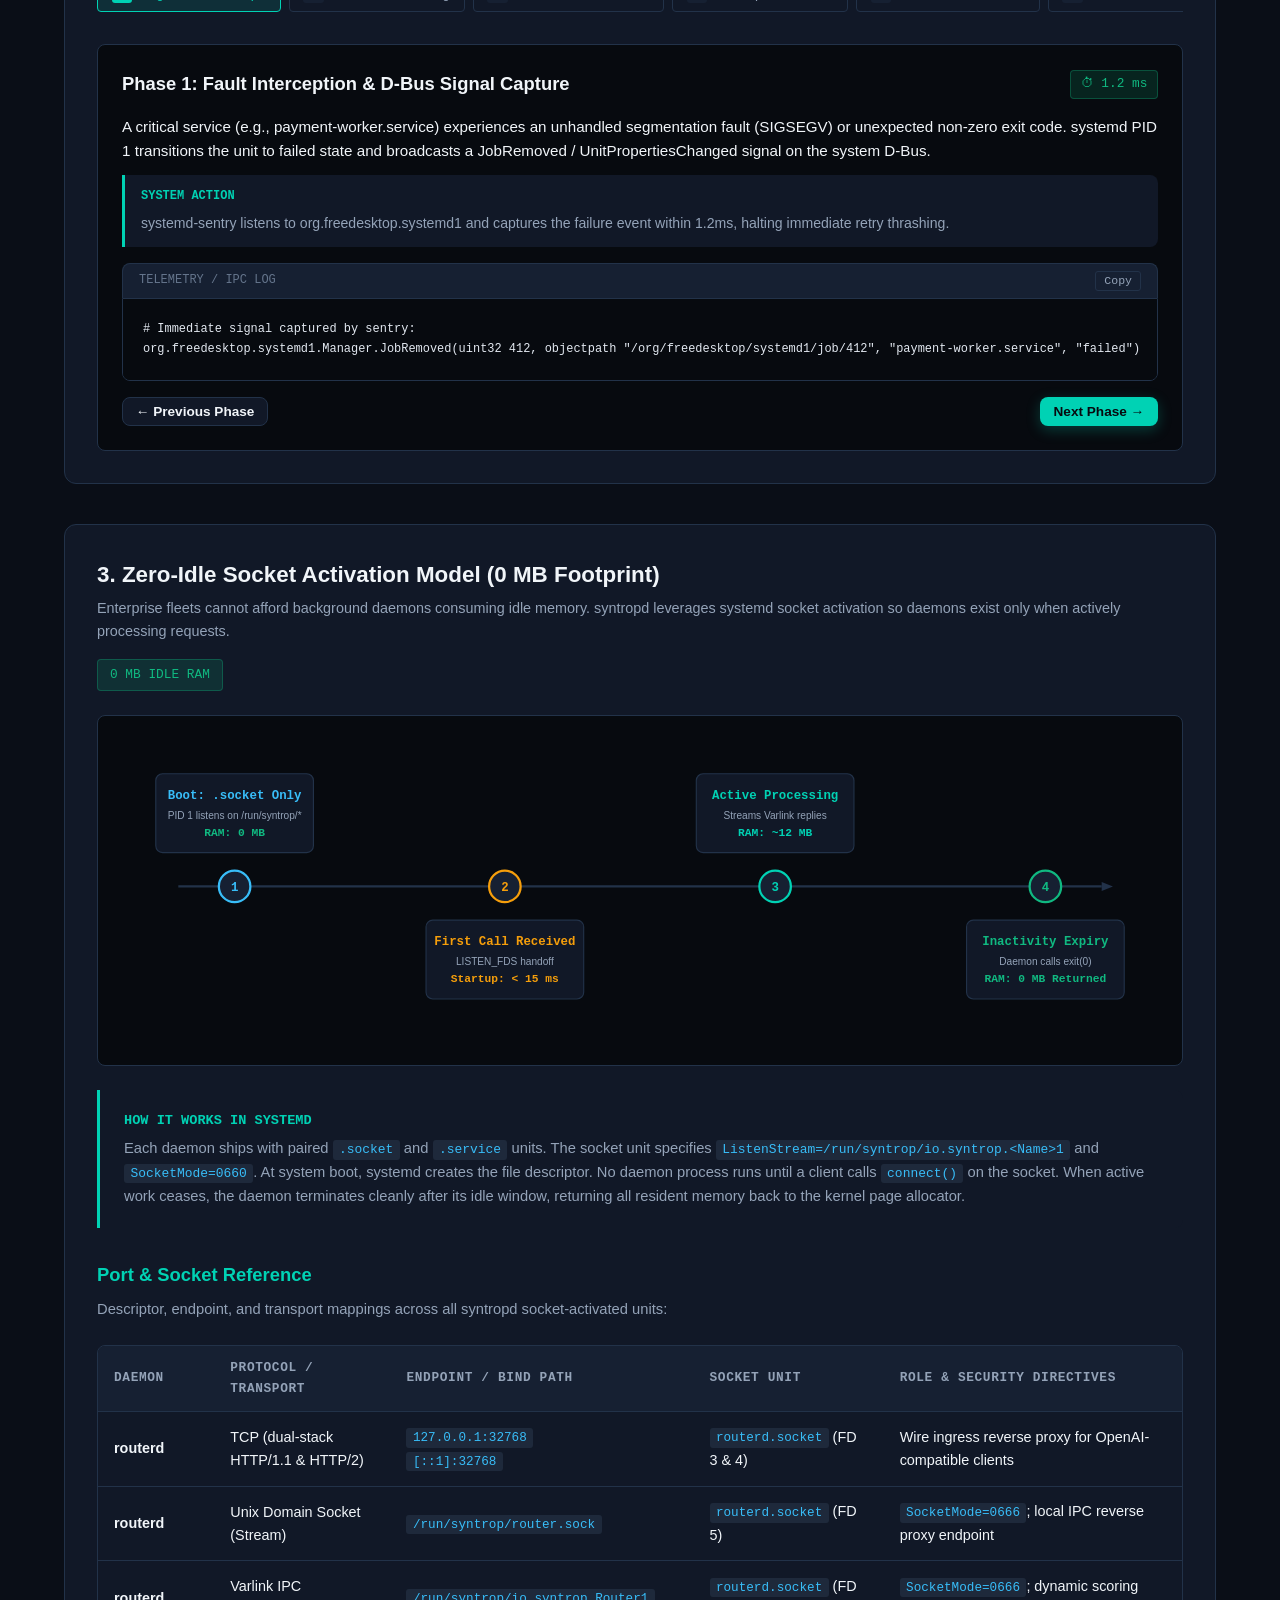
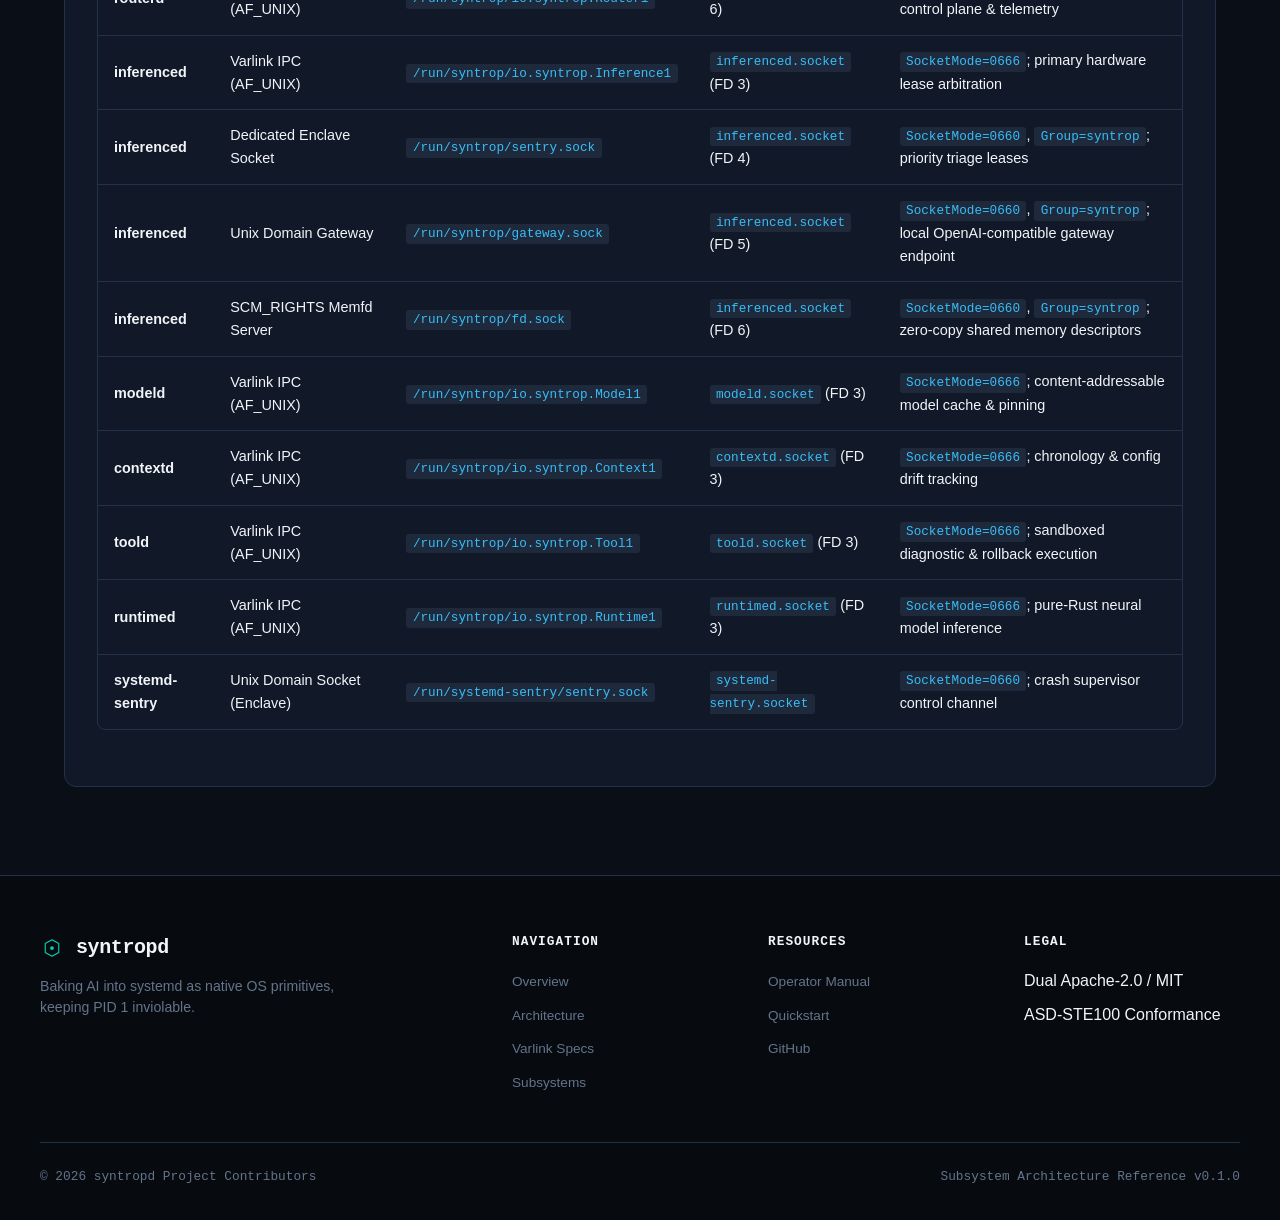
==== commit f42aa3d7: "sync installer 0.3.14 + scrub Ollama from site" ====
--- a/architecture.html
+++ b/architecture.html
@@ -195,7 +195,7 @@
           <g transform="translate(24, 400)">
             <rect width="142" height="42" rx="4" fill="#0c121d" stroke="#00d2b4" stroke-width="1.2"/>
             <text x="71" y="20" fill="#00d2b4" font-family="ui-monospace, monospace" font-size="9.5" font-weight="700" text-anchor="middle">Cloud &amp; LAN Clusters</text>
-            <text x="71" y="34" fill="#64748b" font-family="sans-serif" font-size="8.5" text-anchor="middle">Ollama / OpenAI / Anthropic</text>
+            <text x="71" y="34" fill="#64748b" font-family="sans-serif" font-size="8.5" text-anchor="middle">LAN Peers / OpenAI / Anthropic</text>
           </g>
 
           <g transform="translate(178, 400)">
@@ -389,7 +389,7 @@
                 <td>TCP (dual-stack HTTP/1.1 &amp; HTTP/2)</td>
                 <td><code>127.0.0.1:32768</code><br><code>[::1]:32768</code></td>
                 <td><code>routerd.socket</code> (FD 3 &amp; 4)</td>
-                <td>Wire ingress reverse proxy for OpenAI/Ollama compatible clients</td>
+                <td>Wire ingress reverse proxy for OpenAI-compatible clients</td>
               </tr>
               <tr>
                 <td><strong>routerd</strong></td>
@@ -424,7 +424,7 @@
                 <td>Unix Domain Gateway</td>
                 <td><code>/run/syntrop/gateway.sock</code></td>
                 <td><code>inferenced.socket</code> (FD 5)</td>
-                <td><code>SocketMode=0660</code>, <code>Group=syntrop</code>; local Ollama/OpenAI gateway endpoint</td>
+                <td><code>SocketMode=0660</code>, <code>Group=syntrop</code>; local OpenAI-compatible gateway endpoint</td>
               </tr>
               <tr>
                 <td><strong>inferenced</strong></td>
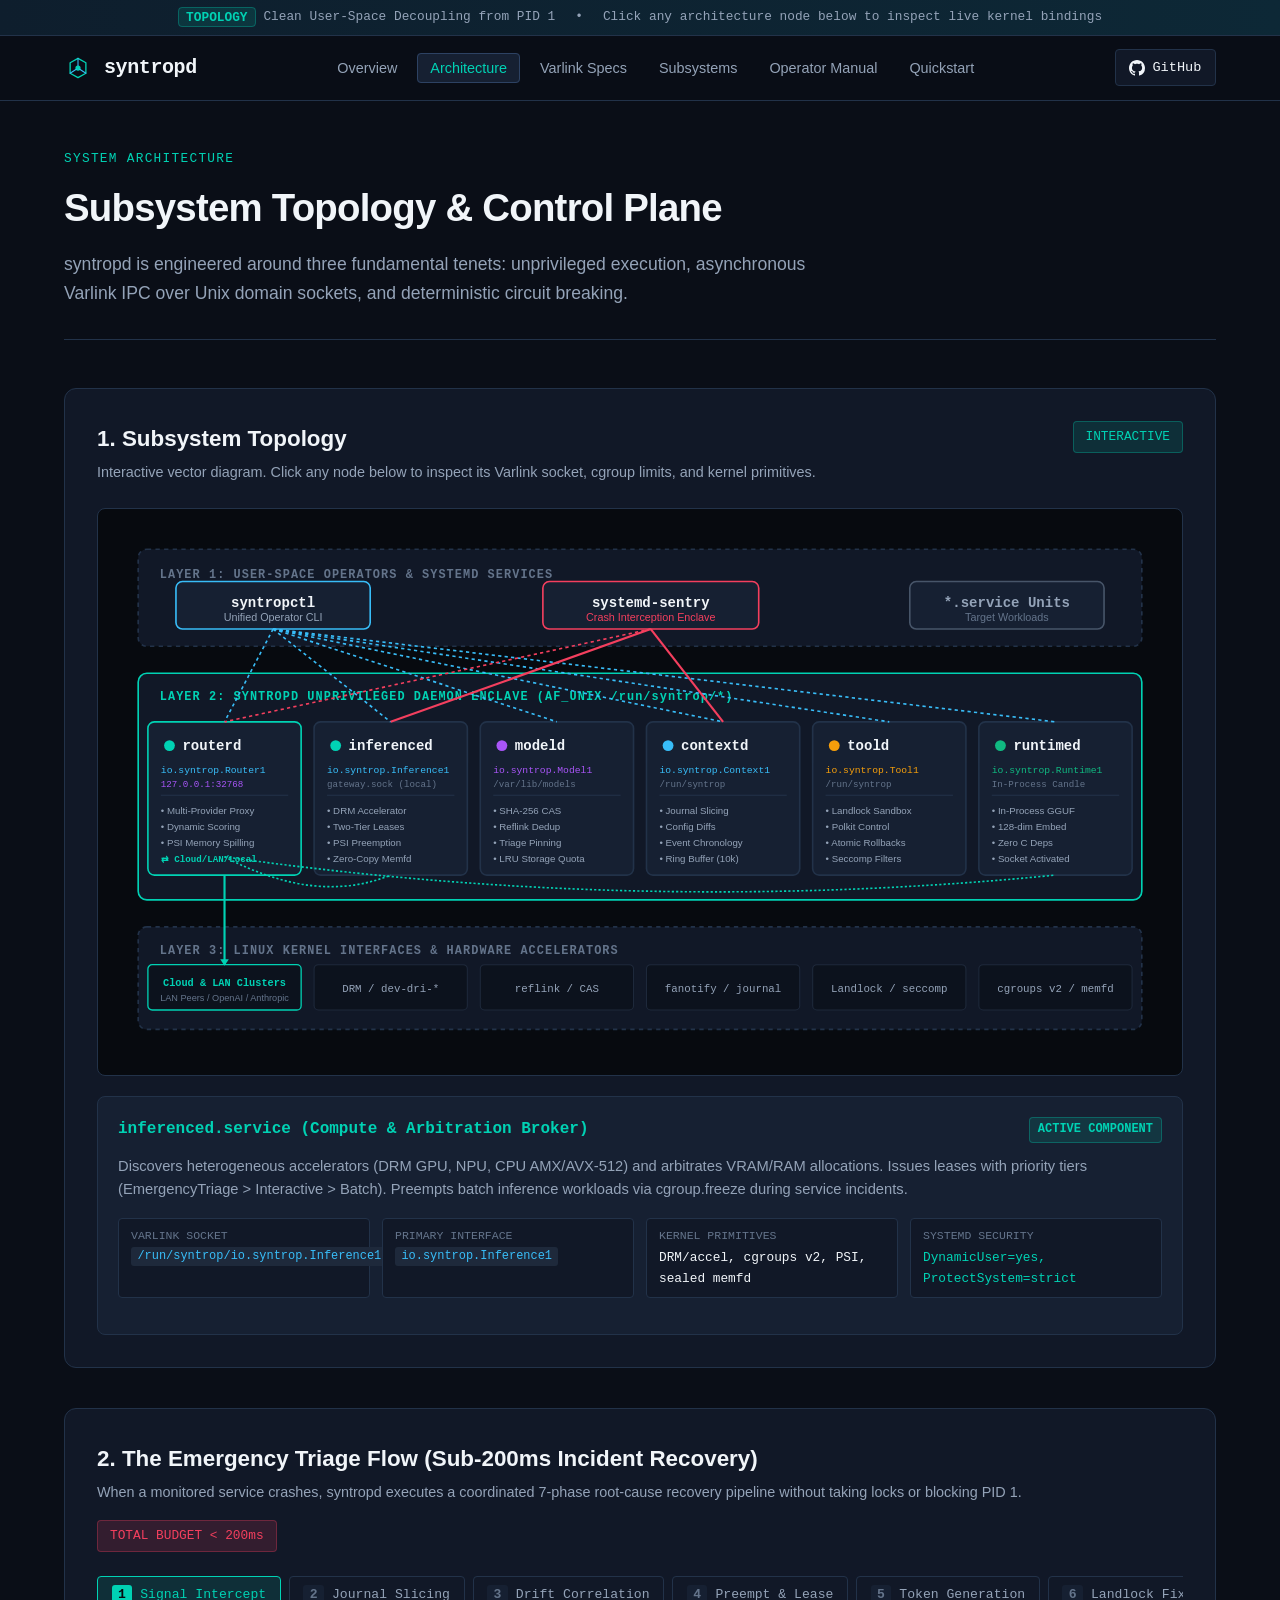
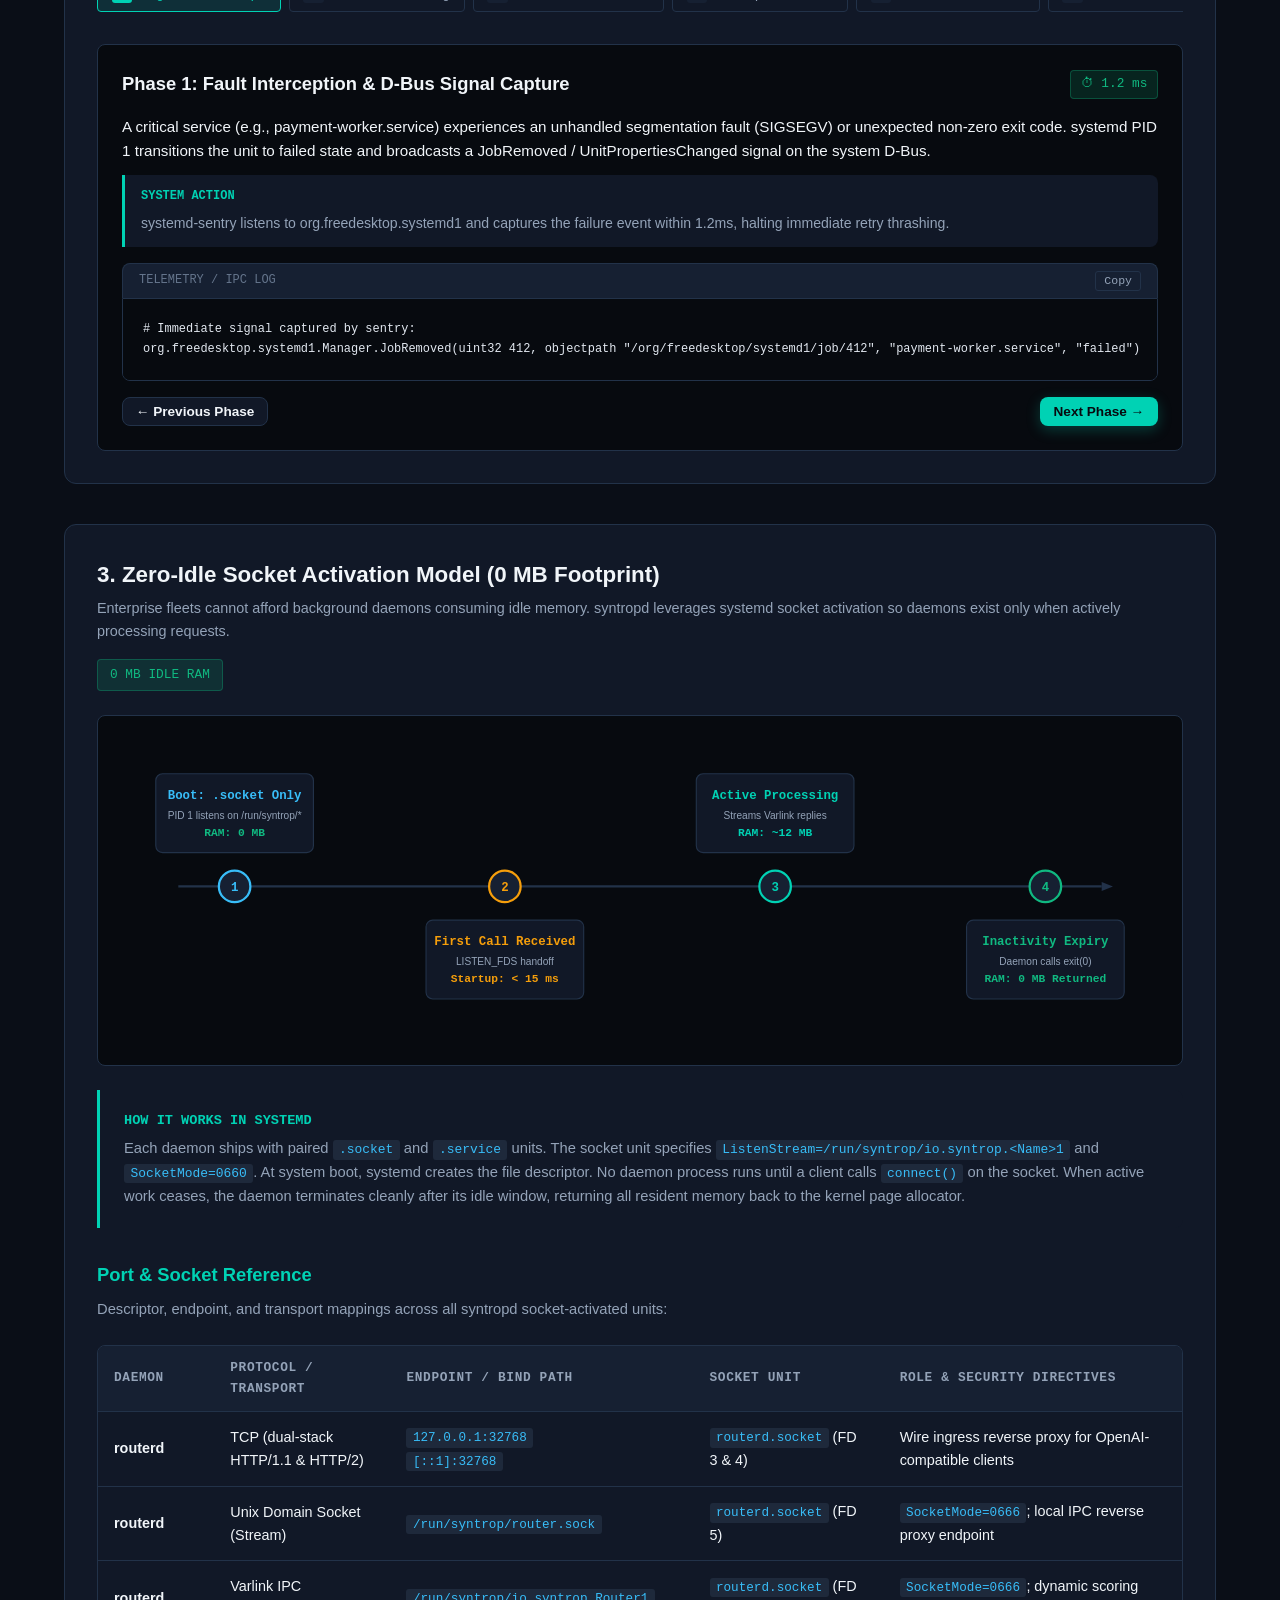
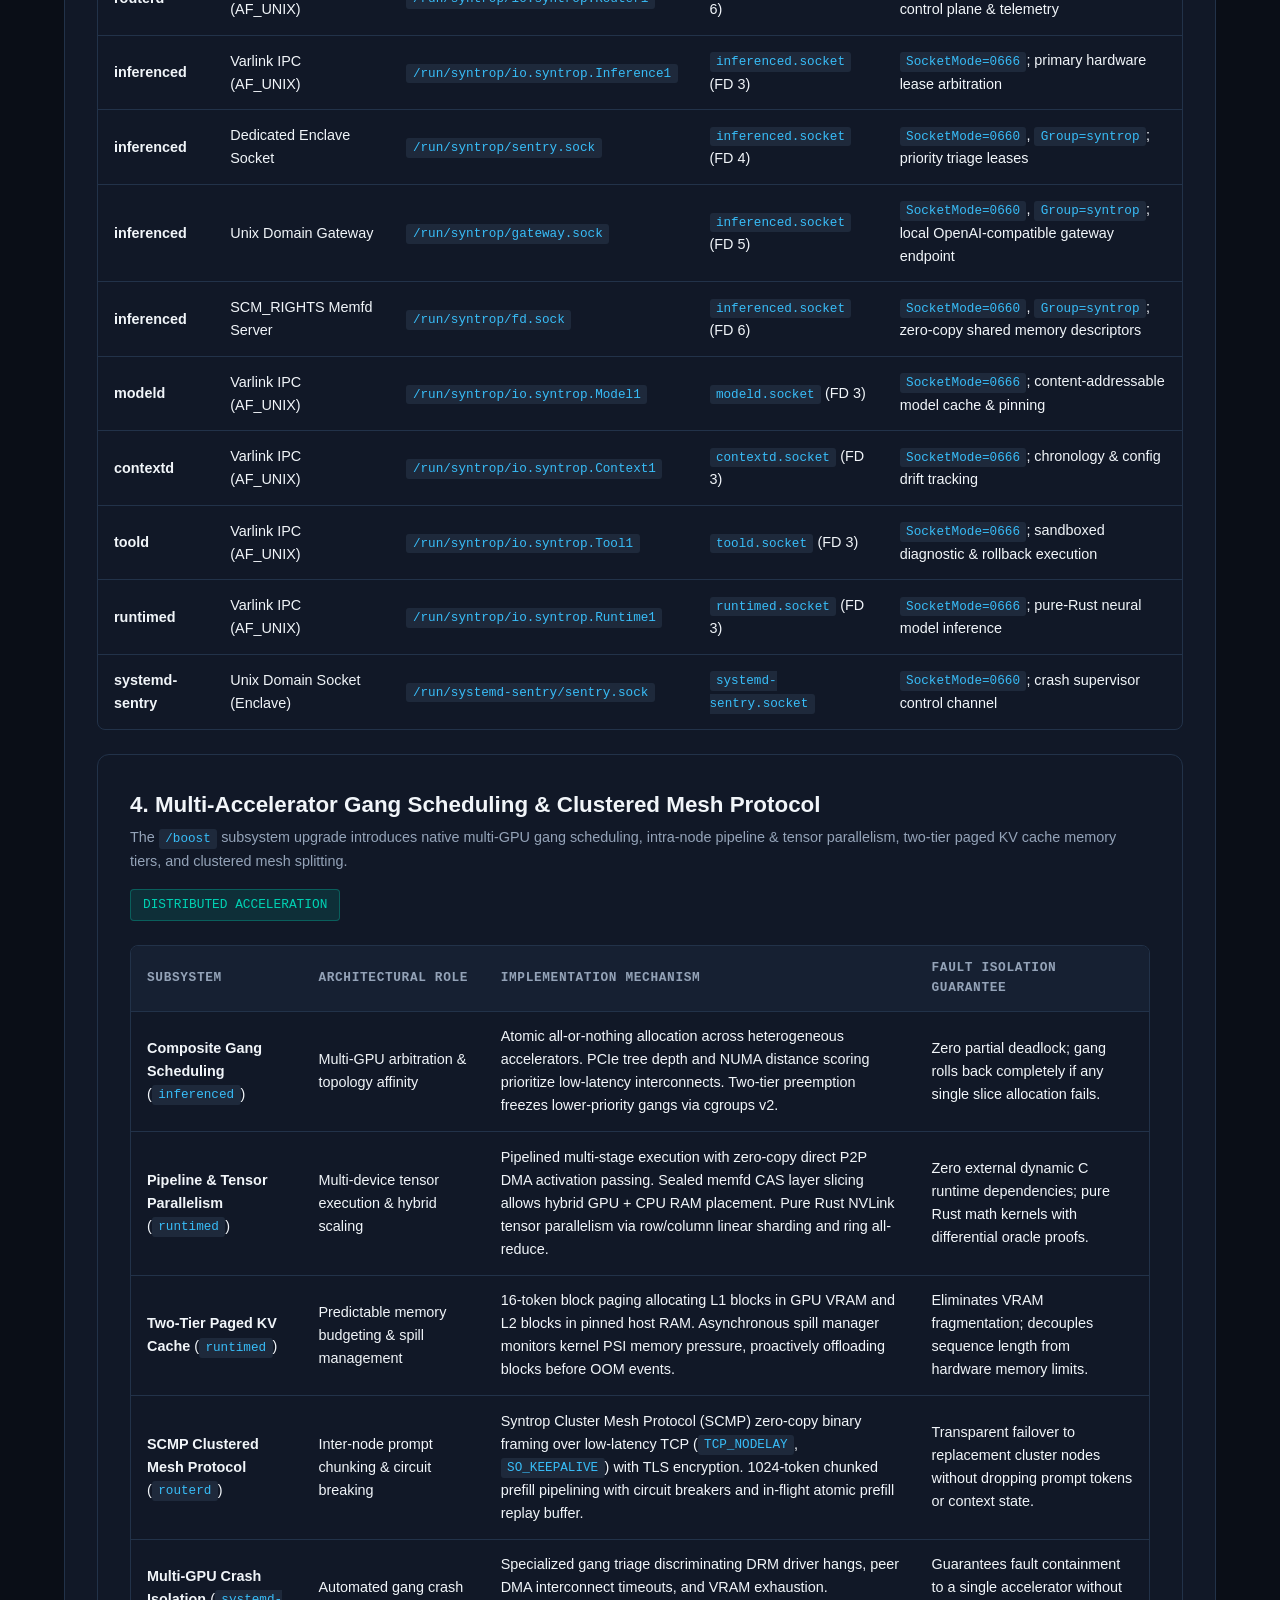
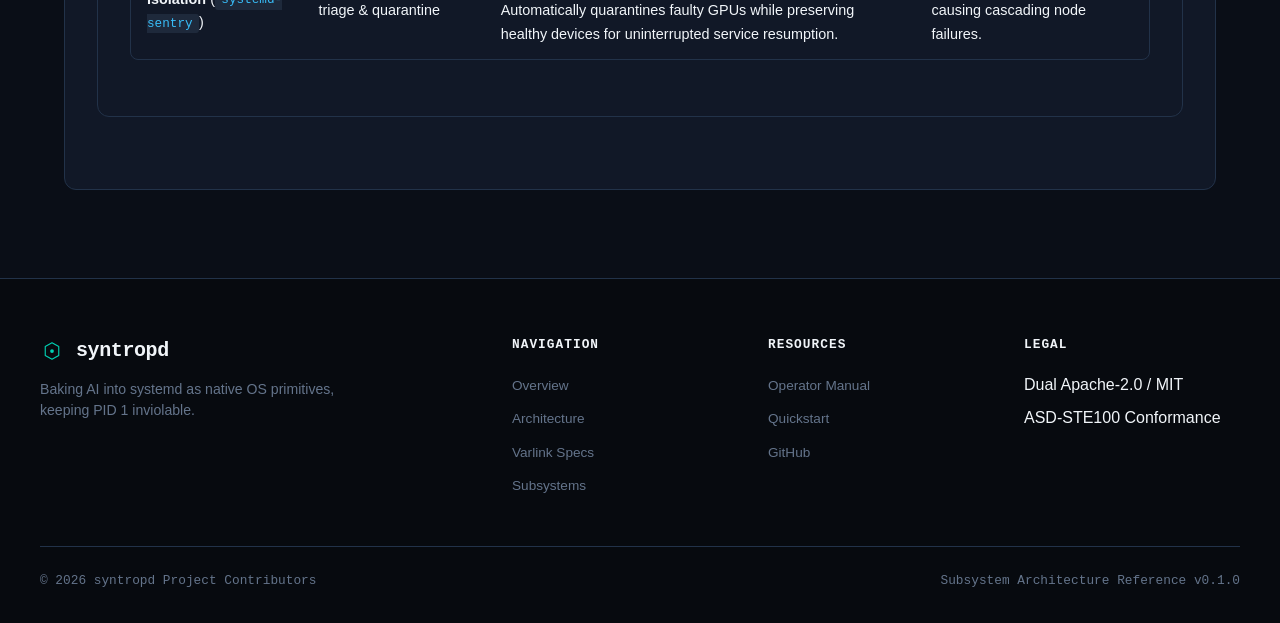
==== commit 38e62f2b: "feat: implement native multi-GPU, hybrid RAM, and clustered mesh sharding (Phases 1-5)" ====
--- a/architecture.html
+++ b/architecture.html
@@ -472,6 +472,62 @@
           </table>
         </div>
       </div>
+    <!-- Section 4: Advanced Multi-Accelerator & Clustered Mesh Architecture (/boost Upgrade) -->
+    <section id="boost-architecture" class="diagram-card">
+      <div class="diagram-header">
+        <div>
+          <h2>4. Multi-Accelerator Gang Scheduling &amp; Clustered Mesh Protocol</h2>
+          <p>
+            The <code>/boost</code> subsystem upgrade introduces native multi-GPU gang scheduling, intra-node pipeline &amp; tensor parallelism, two-tier paged KV cache memory tiers, and clustered mesh splitting.
+          </p>
+        </div>
+        <span class="badge" style="background: var(--teal-dim); color: var(--teal); padding: 0.3rem 0.75rem; border-radius: 4px; font-family: var(--font-mono); font-size: 0.8rem; border: 1px solid rgba(0,210,180,0.3);">DISTRIBUTED ACCELERATION</span>
+      </div>
+
+      <div class="table-wrap">
+        <table>
+          <thead>
+            <tr>
+              <th>Subsystem</th>
+              <th>Architectural Role</th>
+              <th>Implementation Mechanism</th>
+              <th>Fault Isolation Guarantee</th>
+            </tr>
+          </thead>
+          <tbody>
+            <tr>
+              <td><strong>Composite Gang Scheduling</strong> (<code>inferenced</code>)</td>
+              <td>Multi-GPU arbitration &amp; topology affinity</td>
+              <td>Atomic all-or-nothing allocation across heterogeneous accelerators. PCIe tree depth and NUMA distance scoring prioritize low-latency interconnects. Two-tier preemption freezes lower-priority gangs via cgroups v2.</td>
+              <td>Zero partial deadlock; gang rolls back completely if any single slice allocation fails.</td>
+            </tr>
+            <tr>
+              <td><strong>Pipeline &amp; Tensor Parallelism</strong> (<code>runtimed</code>)</td>
+              <td>Multi-device tensor execution &amp; hybrid scaling</td>
+              <td>Pipelined multi-stage execution with zero-copy direct P2P DMA activation passing. Sealed memfd CAS layer slicing allows hybrid GPU + CPU RAM placement. Pure Rust NVLink tensor parallelism via row/column linear sharding and ring all-reduce.</td>
+              <td>Zero external dynamic C runtime dependencies; pure Rust math kernels with differential oracle proofs.</td>
+            </tr>
+            <tr>
+              <td><strong>Two-Tier Paged KV Cache</strong> (<code>runtimed</code>)</td>
+              <td>Predictable memory budgeting &amp; spill management</td>
+              <td>16-token block paging allocating L1 blocks in GPU VRAM and L2 blocks in pinned host RAM. Asynchronous spill manager monitors kernel PSI memory pressure, proactively offloading blocks before OOM events.</td>
+              <td>Eliminates VRAM fragmentation; decouples sequence length from hardware memory limits.</td>
+            </tr>
+            <tr>
+              <td><strong>SCMP Clustered Mesh Protocol</strong> (<code>routerd</code>)</td>
+              <td>Inter-node prompt chunking &amp; circuit breaking</td>
+              <td>Syntrop Cluster Mesh Protocol (SCMP) zero-copy binary framing over low-latency TCP (<code>TCP_NODELAY</code>, <code>SO_KEEPALIVE</code>) with TLS encryption. 1024-token chunked prefill pipelining with circuit breakers and in-flight atomic prefill replay buffer.</td>
+              <td>Transparent failover to replacement cluster nodes without dropping prompt tokens or context state.</td>
+            </tr>
+            <tr>
+              <td><strong>Multi-GPU Crash Isolation</strong> (<code>systemd-sentry</code>)</td>
+              <td>Automated gang crash triage &amp; quarantine</td>
+              <td>Specialized gang triage discriminating DRM driver hangs, peer DMA interconnect timeouts, and VRAM exhaustion. Automatically quarantines faulty GPUs while preserving healthy devices for uninterrupted service resumption.</td>
+              <td>Guarantees fault containment to a single accelerator without causing cascading node failures.</td>
+            </tr>
+          </tbody>
+        </table>
+      </div>
     </section>
 
   </main>
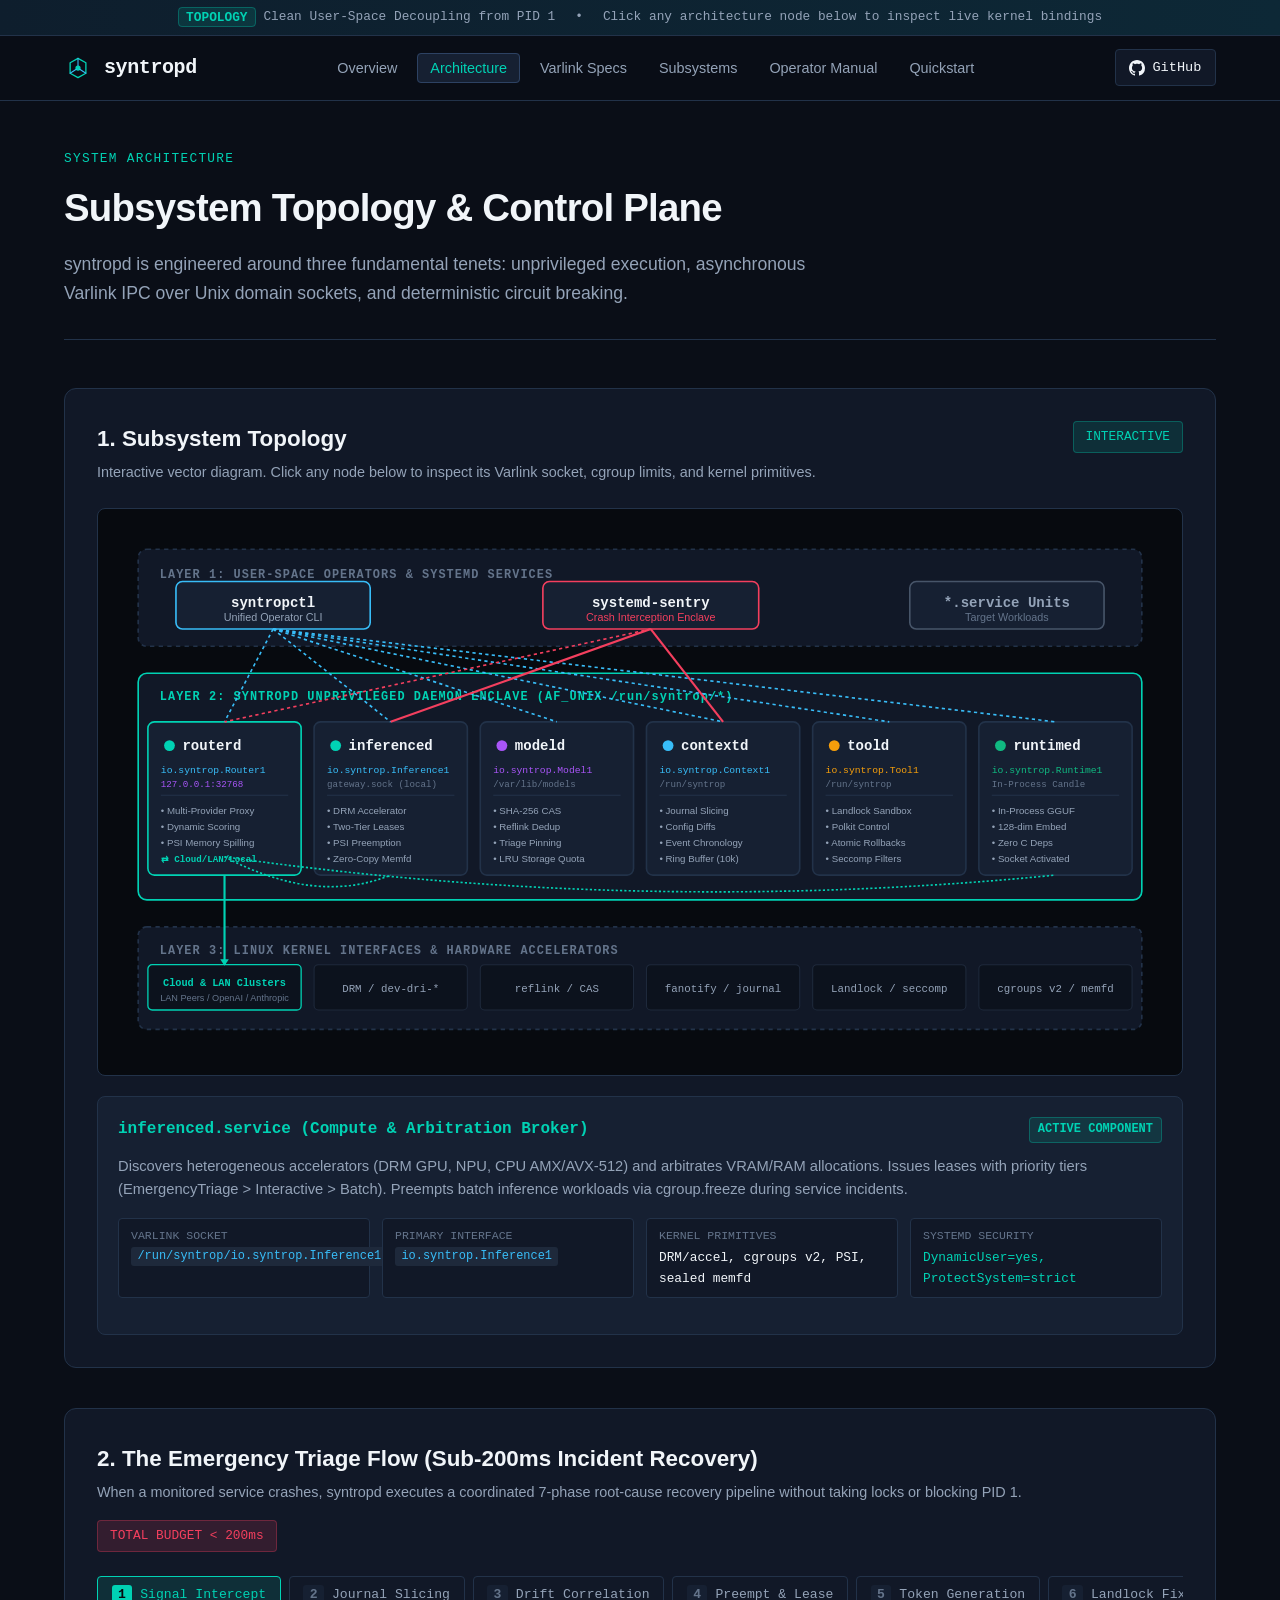
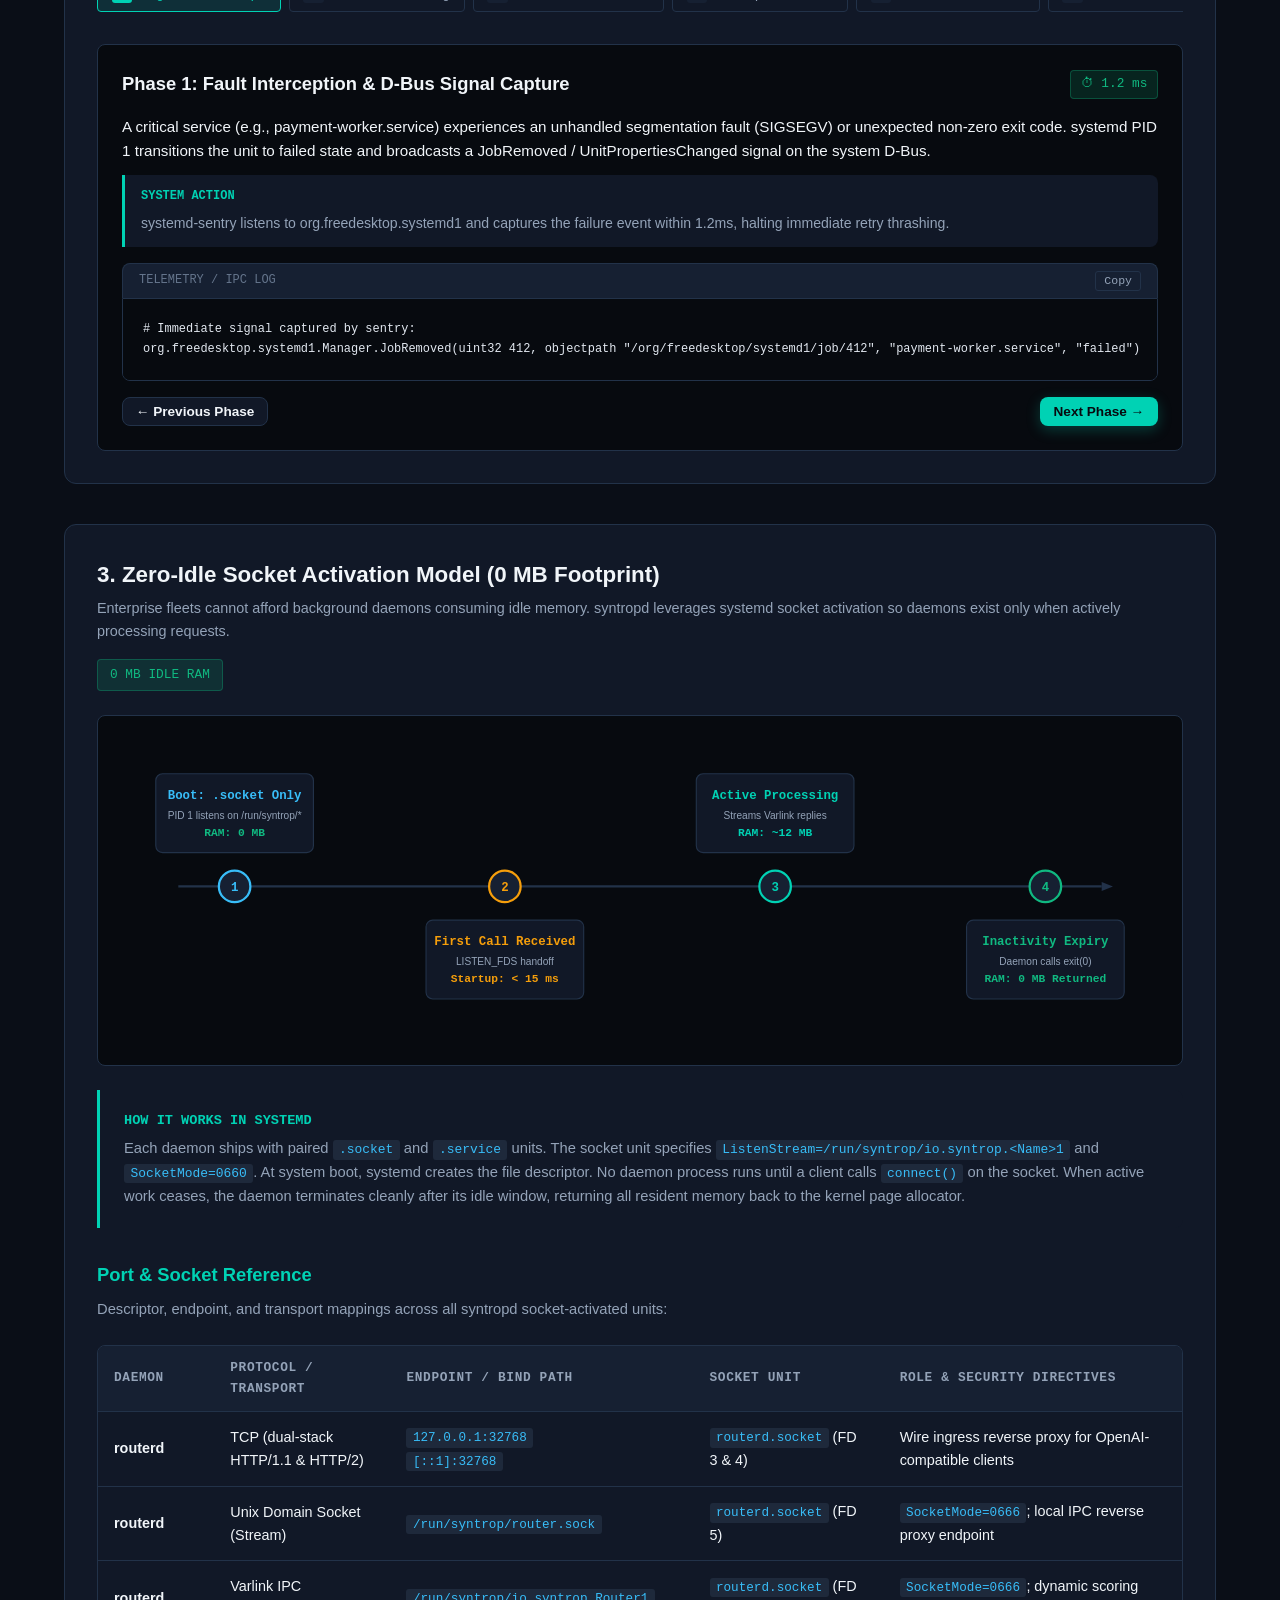
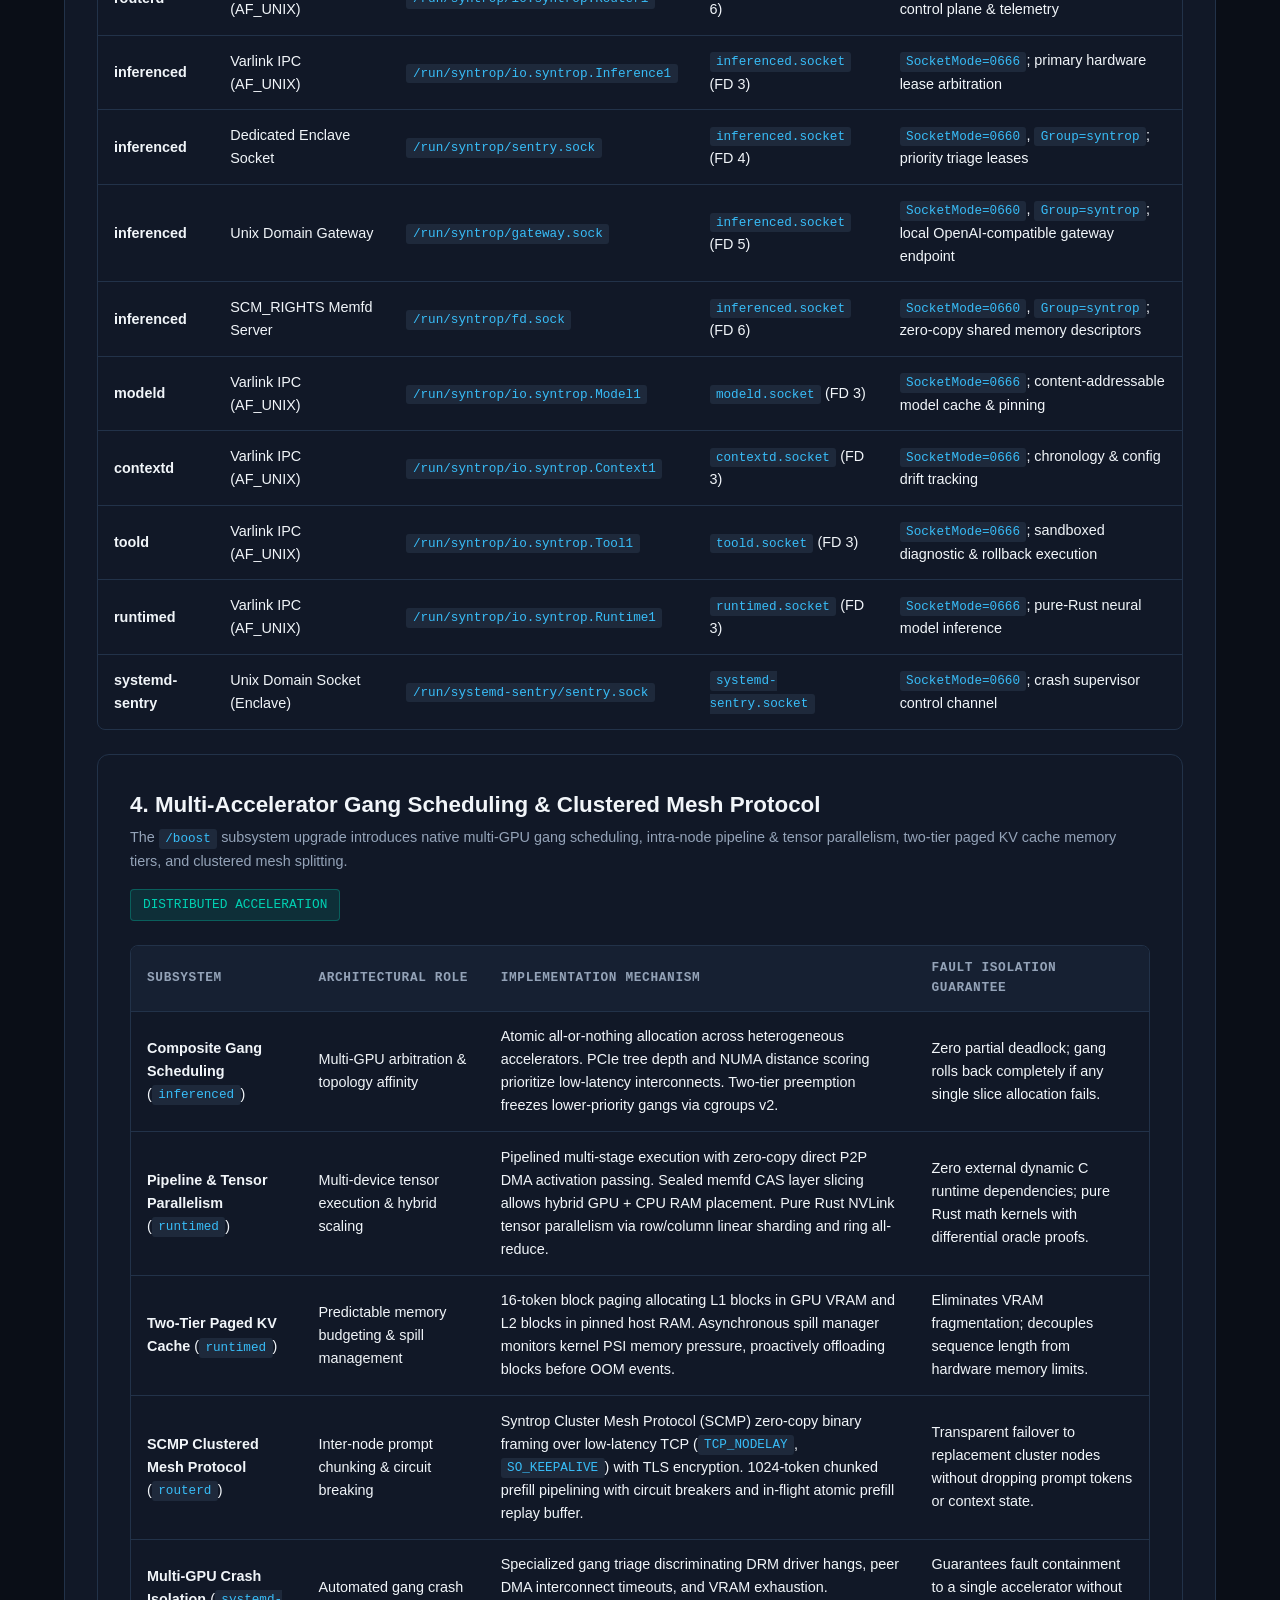
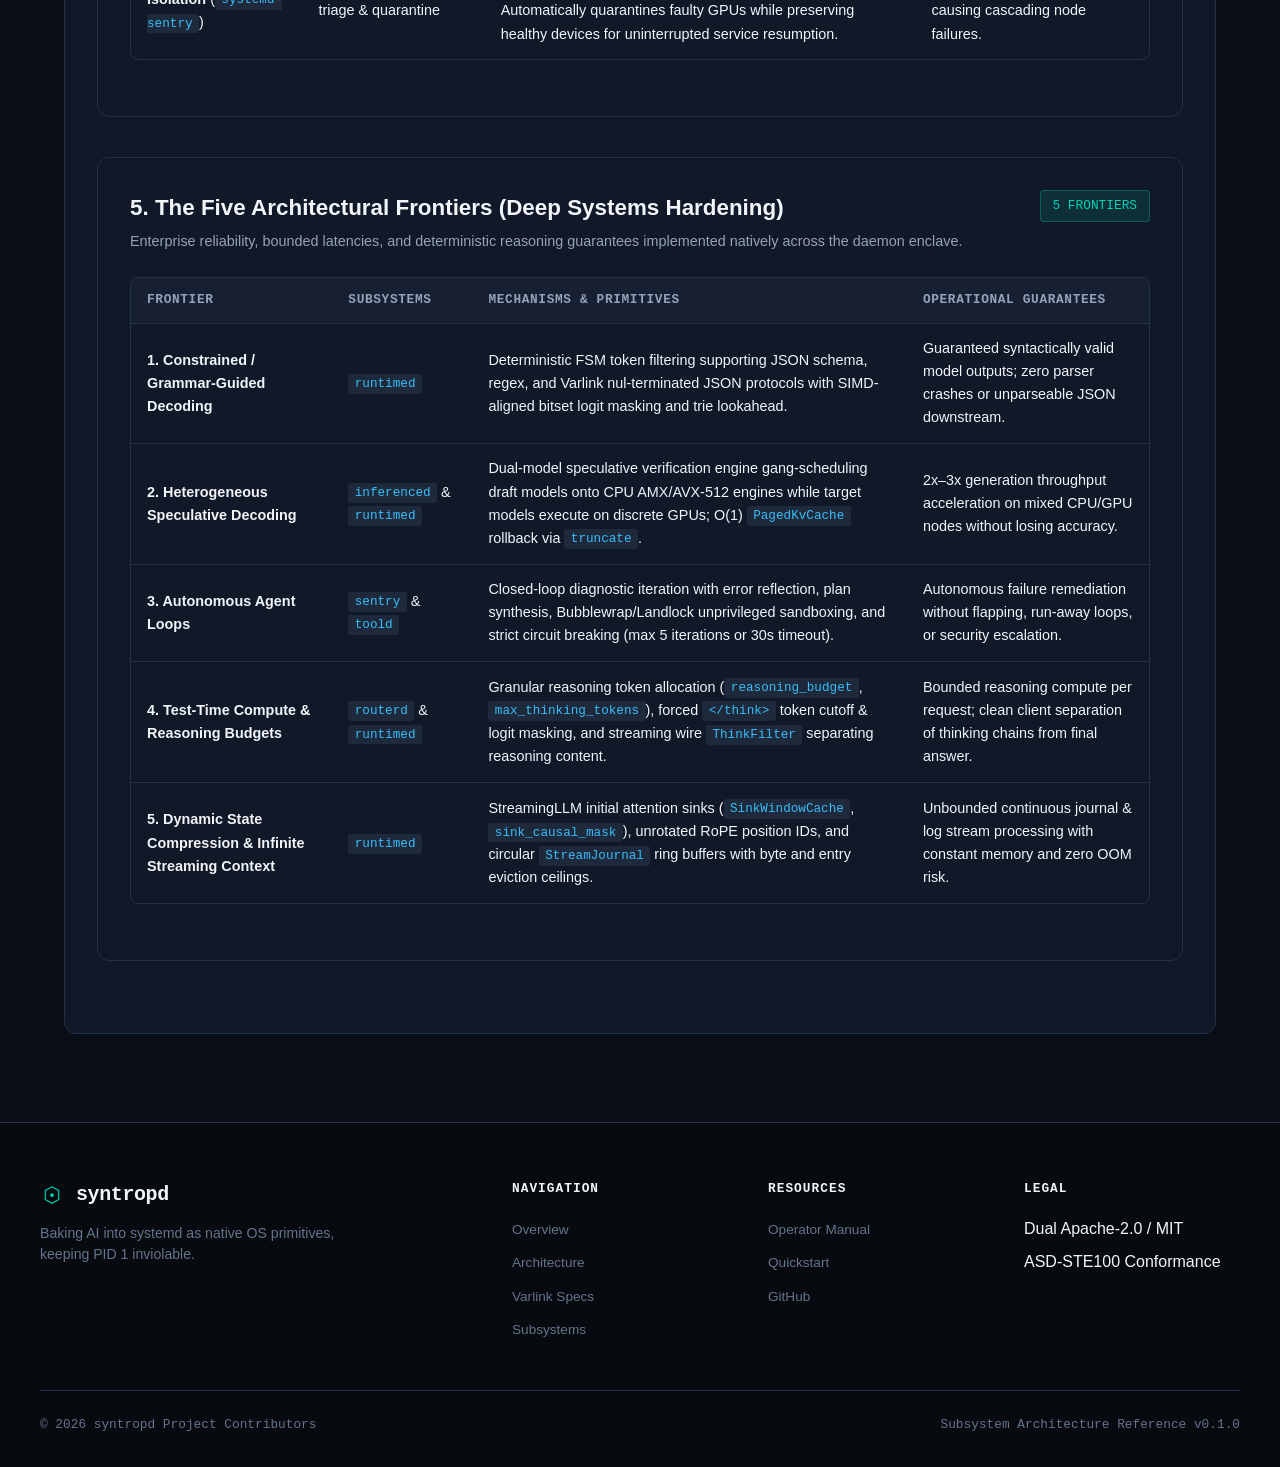
==== commit 6c72e174: "docs: update landing page, architecture, subsystems, specs, and manual for 5 architectural frontiers" ====
--- a/architecture.html
+++ b/architecture.html
@@ -530,6 +530,64 @@
       </div>
     </section>
 
+    <!-- Section 5: The Five Architectural Frontiers -->
+    <section id="frontiers" class="diagram-card" style="margin-top: 2rem;">
+      <div class="diagram-header">
+        <div>
+          <h2>5. The Five Architectural Frontiers (Deep Systems Hardening)</h2>
+          <p>
+            Enterprise reliability, bounded latencies, and deterministic reasoning guarantees implemented natively across the daemon enclave.
+          </p>
+        </div>
+        <span class="badge" style="background: var(--teal-dim); color: var(--teal); padding: 0.3rem 0.75rem; border-radius: 4px; font-family: var(--font-mono); font-size: 0.8rem; border: 1px solid rgba(0,210,180,0.3);">5 FRONTIERS</span>
+      </div>
+
+      <div class="table-wrap">
+        <table>
+          <thead>
+            <tr>
+              <th>Frontier</th>
+              <th>Subsystems</th>
+              <th>Mechanisms &amp; Primitives</th>
+              <th>Operational Guarantees</th>
+            </tr>
+          </thead>
+          <tbody>
+            <tr>
+              <td><strong>1. Constrained / Grammar-Guided Decoding</strong></td>
+              <td><code>runtimed</code></td>
+              <td>Deterministic FSM token filtering supporting JSON schema, regex, and Varlink nul-terminated JSON protocols with SIMD-aligned bitset logit masking and trie lookahead.</td>
+              <td>Guaranteed syntactically valid model outputs; zero parser crashes or unparseable JSON downstream.</td>
+            </tr>
+            <tr>
+              <td><strong>2. Heterogeneous Speculative Decoding</strong></td>
+              <td><code>inferenced</code> &amp; <code>runtimed</code></td>
+              <td>Dual-model speculative verification engine gang-scheduling draft models onto CPU AMX/AVX-512 engines while target models execute on discrete GPUs; O(1) <code>PagedKvCache</code> rollback via <code>truncate</code>.</td>
+              <td>2x–3x generation throughput acceleration on mixed CPU/GPU nodes without losing accuracy.</td>
+            </tr>
+            <tr>
+              <td><strong>3. Autonomous Agent Loops</strong></td>
+              <td><code>sentry</code> &amp; <code>toold</code></td>
+              <td>Closed-loop diagnostic iteration with error reflection, plan synthesis, Bubblewrap/Landlock unprivileged sandboxing, and strict circuit breaking (max 5 iterations or 30s timeout).</td>
+              <td>Autonomous failure remediation without flapping, run-away loops, or security escalation.</td>
+            </tr>
+            <tr>
+              <td><strong>4. Test-Time Compute &amp; Reasoning Budgets</strong></td>
+              <td><code>routerd</code> &amp; <code>runtimed</code></td>
+              <td>Granular reasoning token allocation (<code>reasoning_budget</code>, <code>max_thinking_tokens</code>), forced <code>&lt;/think&gt;</code> token cutoff &amp; logit masking, and streaming wire <code>ThinkFilter</code> separating reasoning content.</td>
+              <td>Bounded reasoning compute per request; clean client separation of thinking chains from final answer.</td>
+            </tr>
+            <tr>
+              <td><strong>5. Dynamic State Compression &amp; Infinite Streaming Context</strong></td>
+              <td><code>runtimed</code></td>
+              <td>StreamingLLM initial attention sinks (<code>SinkWindowCache</code>, <code>sink_causal_mask</code>), unrotated RoPE position IDs, and circular <code>StreamJournal</code> ring buffers with byte and entry eviction ceilings.</td>
+              <td>Unbounded continuous journal &amp; log stream processing with constant memory and zero OOM risk.</td>
+            </tr>
+          </tbody>
+        </table>
+      </div>
+    </section>
+
   </main>
 
   <!-- Site Footer -->
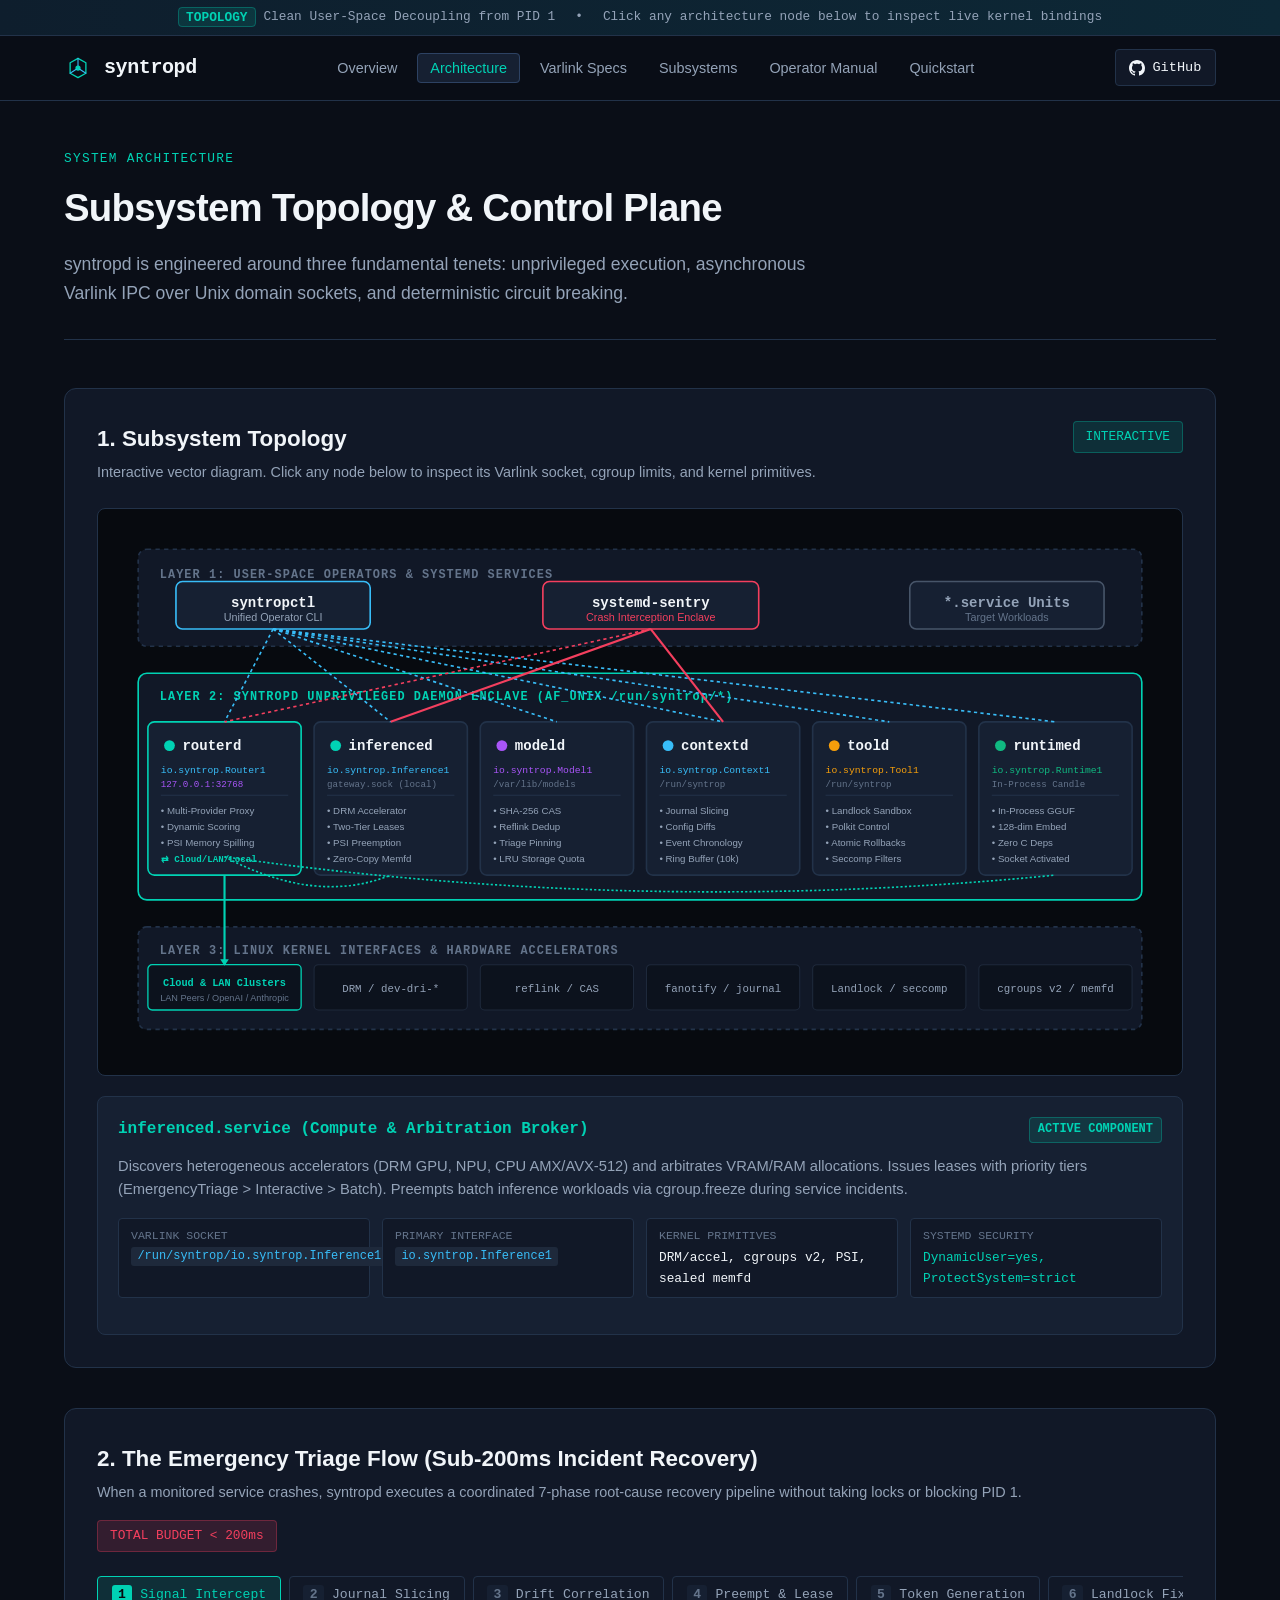
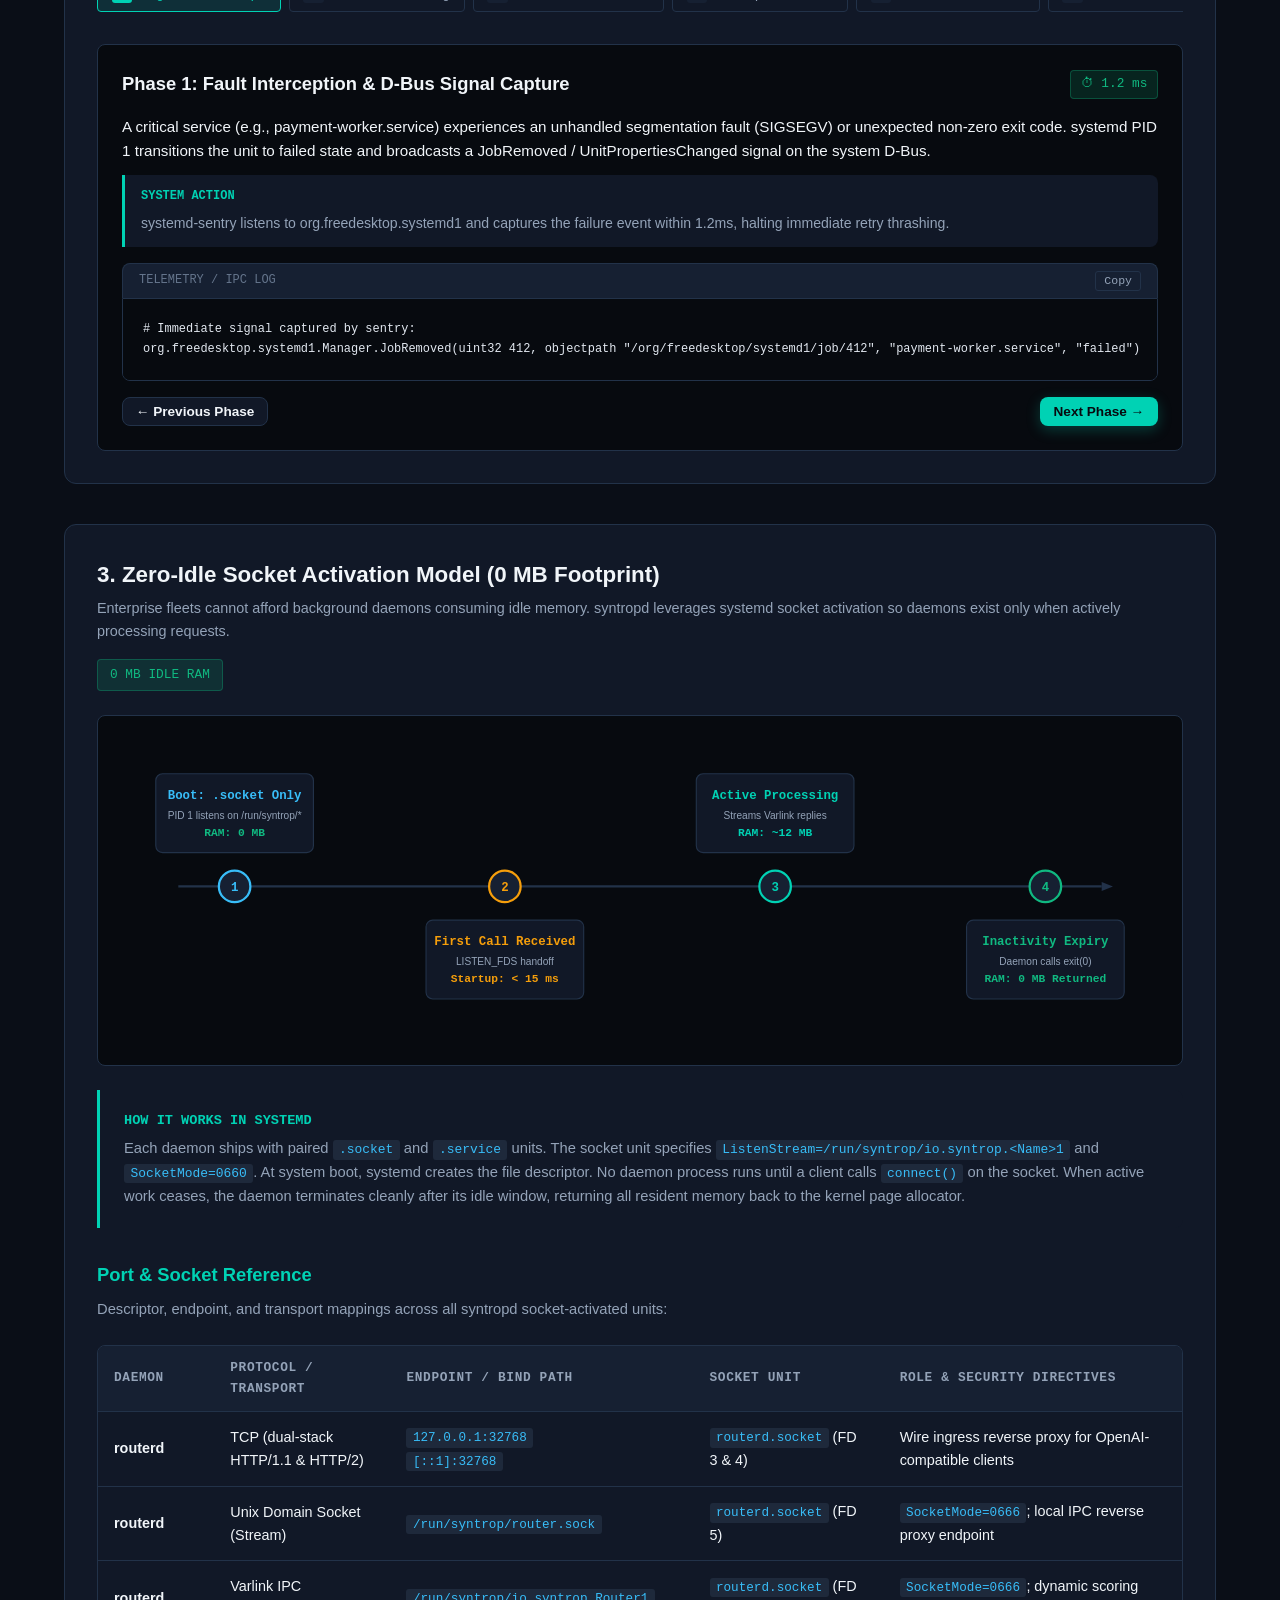
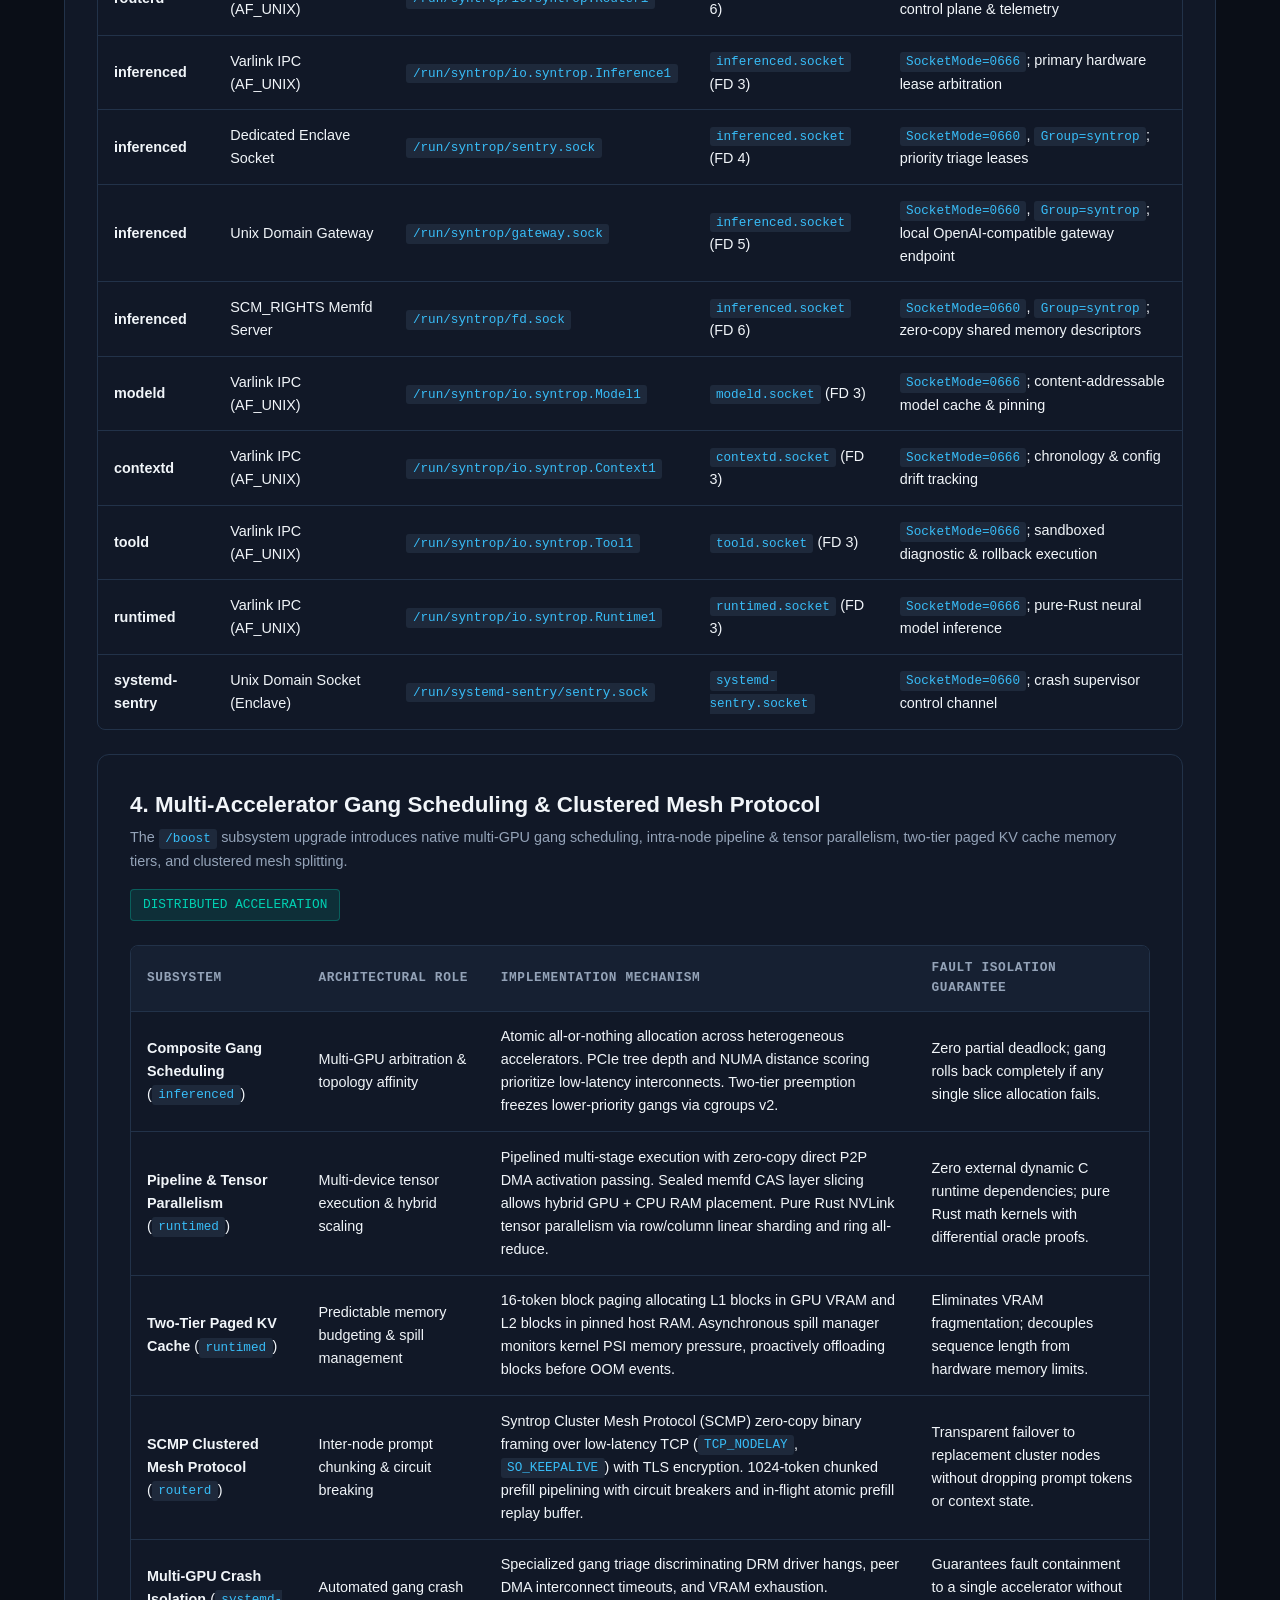
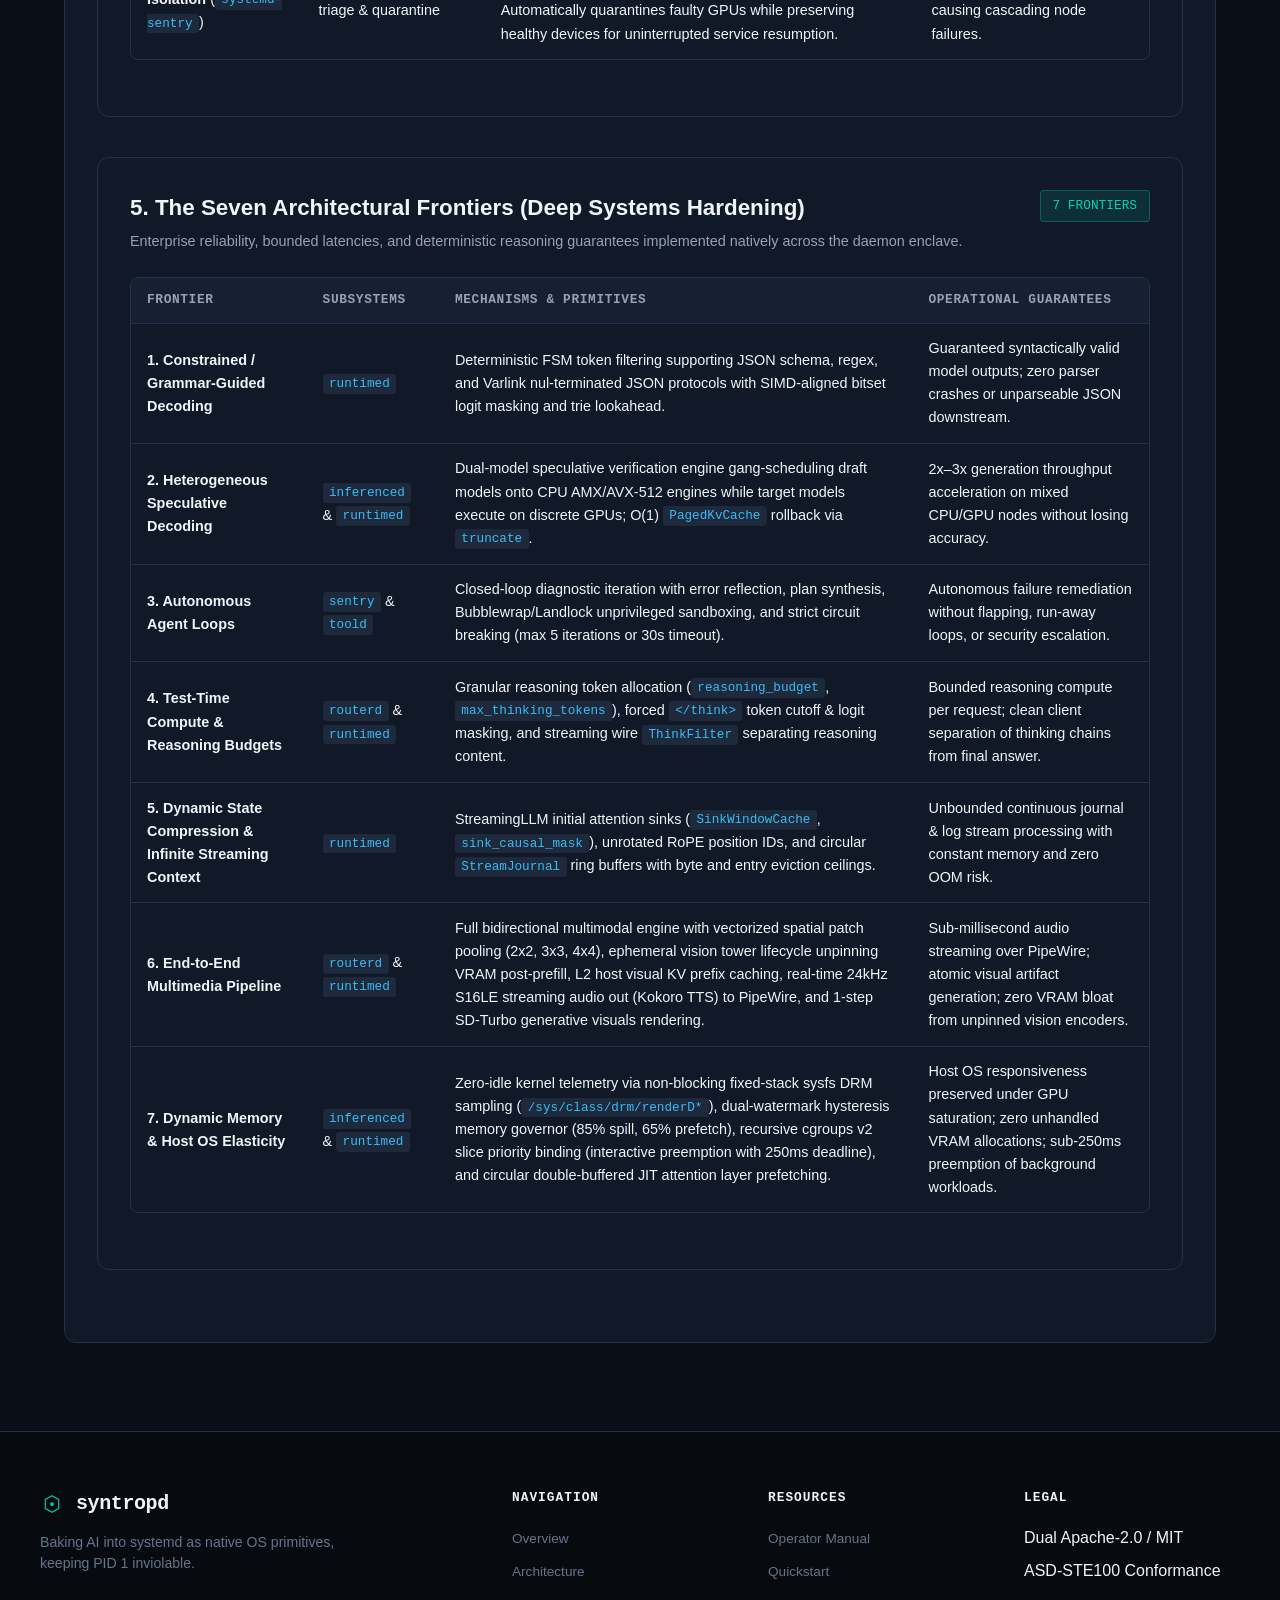
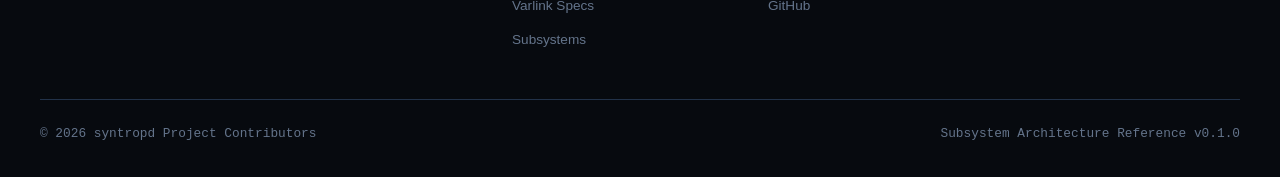
==== commit eb7ec147: "chore(release): bump badge to v0.3.27, update inferenced to v0.3.9 and runtimed to v0.5.13" ====
--- a/architecture.html
+++ b/architecture.html
@@ -530,16 +530,16 @@
       </div>
     </section>
 
-    <!-- Section 5: The Five Architectural Frontiers -->
+    <!-- Section 5: The Seven Architectural Frontiers -->
     <section id="frontiers" class="diagram-card" style="margin-top: 2rem;">
       <div class="diagram-header">
         <div>
-          <h2>5. The Five Architectural Frontiers (Deep Systems Hardening)</h2>
+          <h2>5. The Seven Architectural Frontiers (Deep Systems Hardening)</h2>
           <p>
             Enterprise reliability, bounded latencies, and deterministic reasoning guarantees implemented natively across the daemon enclave.
           </p>
         </div>
-        <span class="badge" style="background: var(--teal-dim); color: var(--teal); padding: 0.3rem 0.75rem; border-radius: 4px; font-family: var(--font-mono); font-size: 0.8rem; border: 1px solid rgba(0,210,180,0.3);">5 FRONTIERS</span>
+        <span class="badge" style="background: var(--teal-dim); color: var(--teal); padding: 0.3rem 0.75rem; border-radius: 4px; font-family: var(--font-mono); font-size: 0.8rem; border: 1px solid rgba(0,210,180,0.3);">7 FRONTIERS</span>
       </div>
 
       <div class="table-wrap">
@@ -582,6 +582,18 @@
               <td><code>runtimed</code></td>
               <td>StreamingLLM initial attention sinks (<code>SinkWindowCache</code>, <code>sink_causal_mask</code>), unrotated RoPE position IDs, and circular <code>StreamJournal</code> ring buffers with byte and entry eviction ceilings.</td>
               <td>Unbounded continuous journal &amp; log stream processing with constant memory and zero OOM risk.</td>
+            </tr>
+            <tr>
+              <td><strong>6. End-to-End Multimedia Pipeline</strong></td>
+              <td><code>routerd</code> &amp; <code>runtimed</code></td>
+              <td>Full bidirectional multimodal engine with vectorized spatial patch pooling (2x2, 3x3, 4x4), ephemeral vision tower lifecycle unpinning VRAM post-prefill, L2 host visual KV prefix caching, real-time 24kHz S16LE streaming audio out (Kokoro TTS) to PipeWire, and 1-step SD-Turbo generative visuals rendering.</td>
+              <td>Sub-millisecond audio streaming over PipeWire; atomic visual artifact generation; zero VRAM bloat from unpinned vision encoders.</td>
+            </tr>
+            <tr>
+              <td><strong>7. Dynamic Memory &amp; Host OS Elasticity</strong></td>
+              <td><code>inferenced</code> &amp; <code>runtimed</code></td>
+              <td>Zero-idle kernel telemetry via non-blocking fixed-stack sysfs DRM sampling (<code>/sys/class/drm/renderD*</code>), dual-watermark hysteresis memory governor (85% spill, 65% prefetch), recursive cgroups v2 slice priority binding (interactive preemption with 250ms deadline), and circular double-buffered JIT attention layer prefetching.</td>
+              <td>Host OS responsiveness preserved under GPU saturation; zero unhandled VRAM allocations; sub-250ms preemption of background workloads.</td>
             </tr>
           </tbody>
         </table>
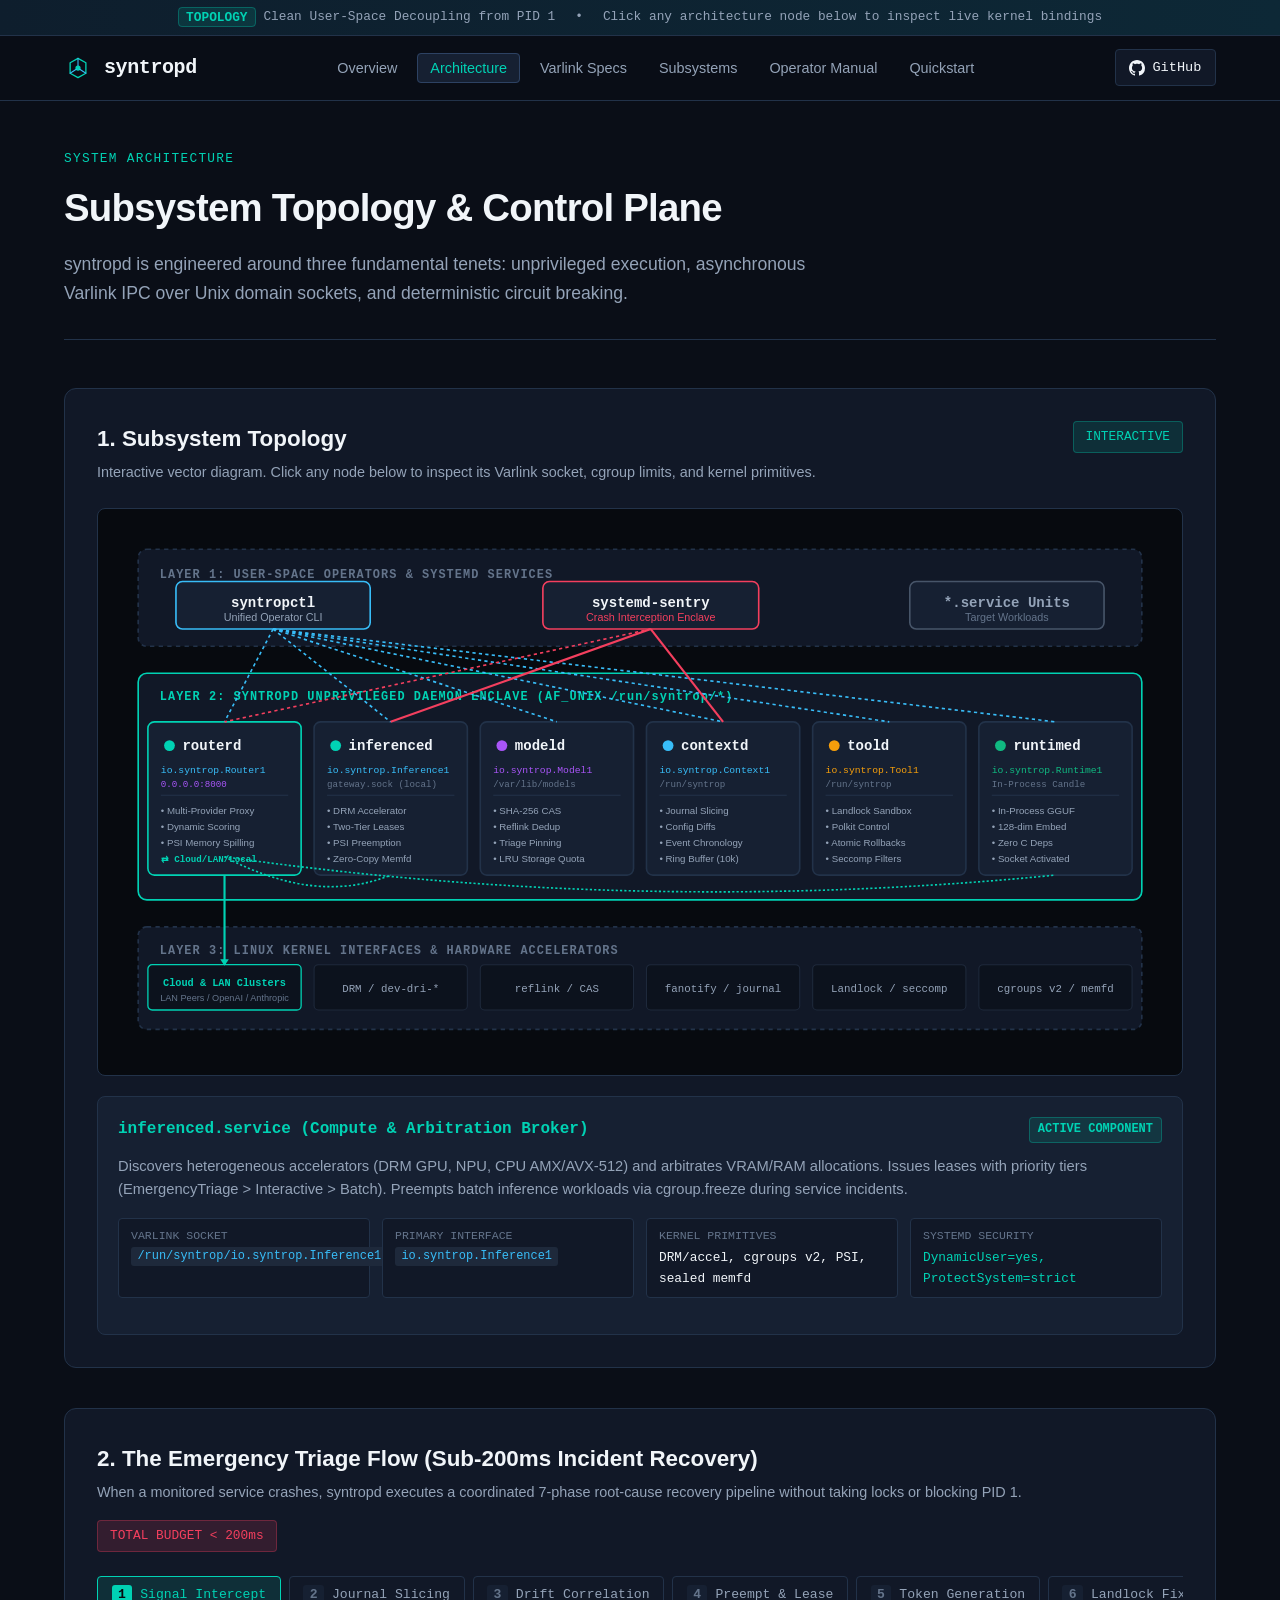
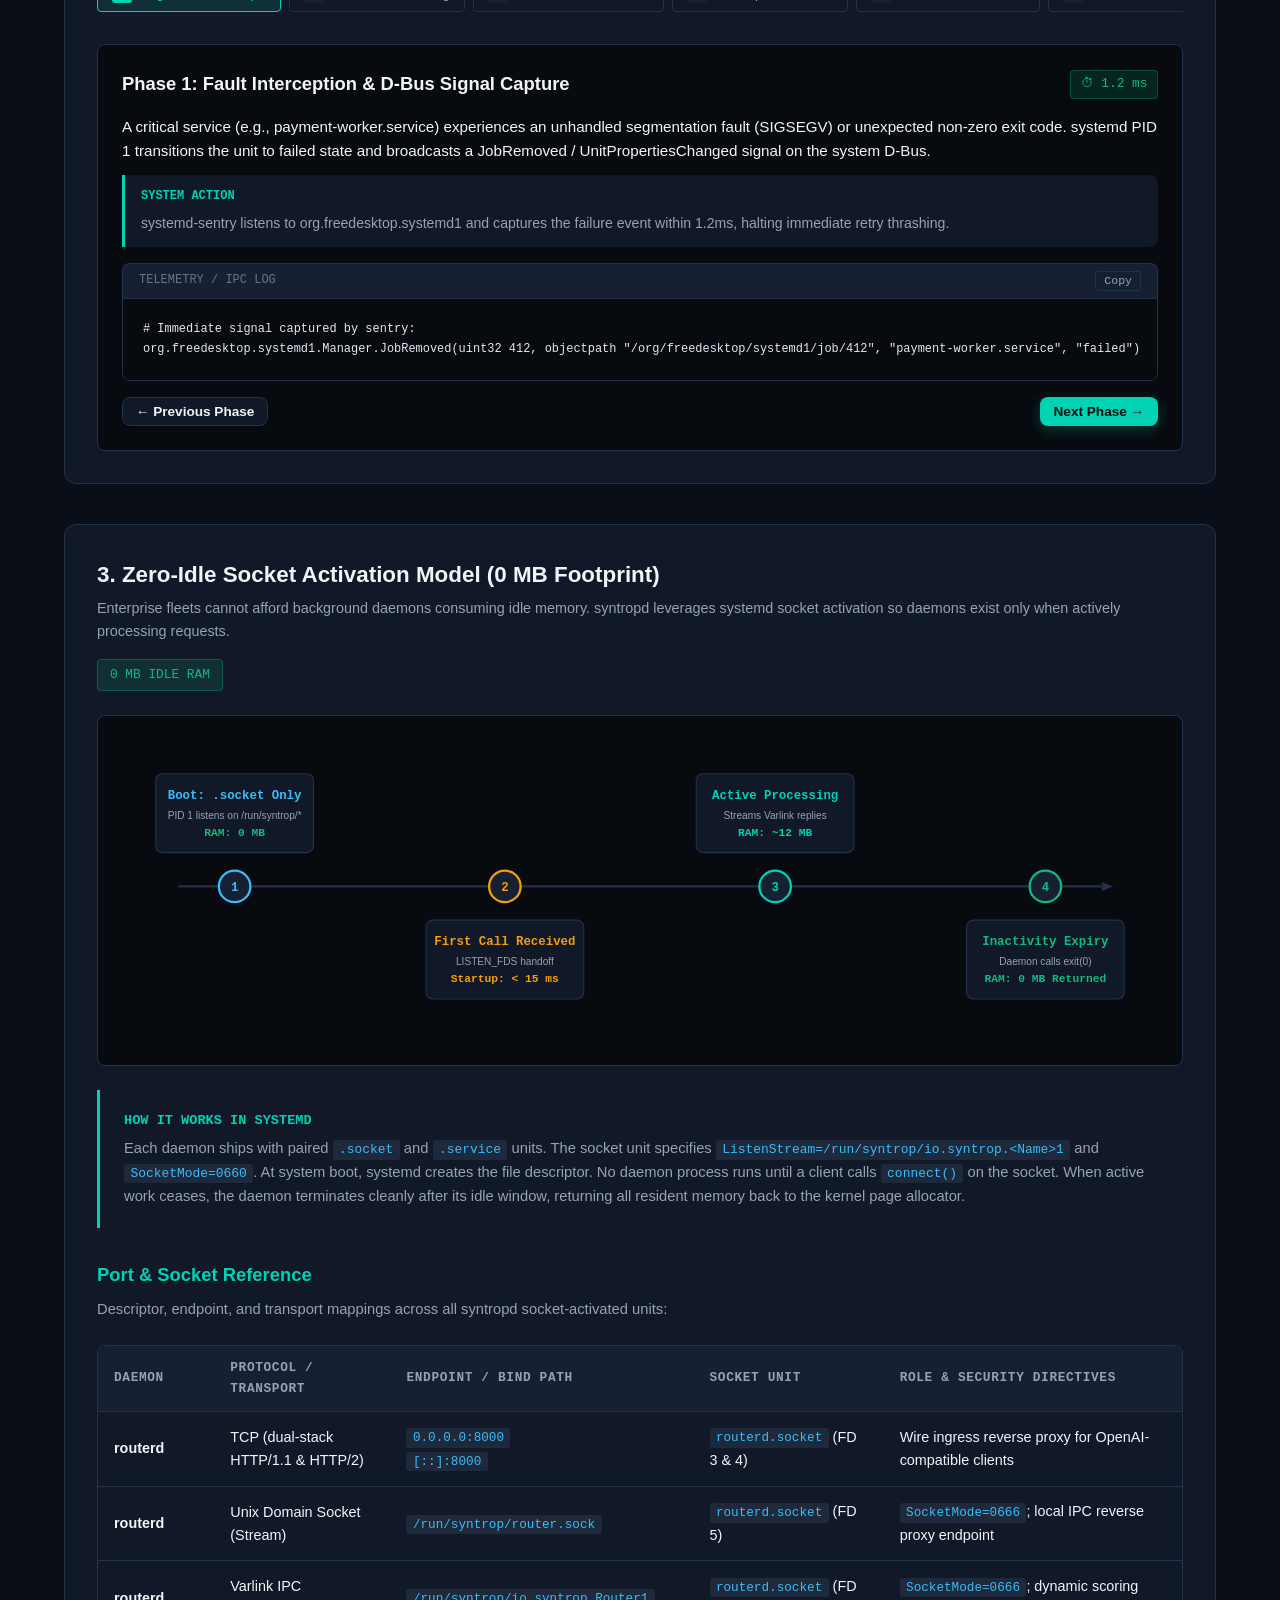
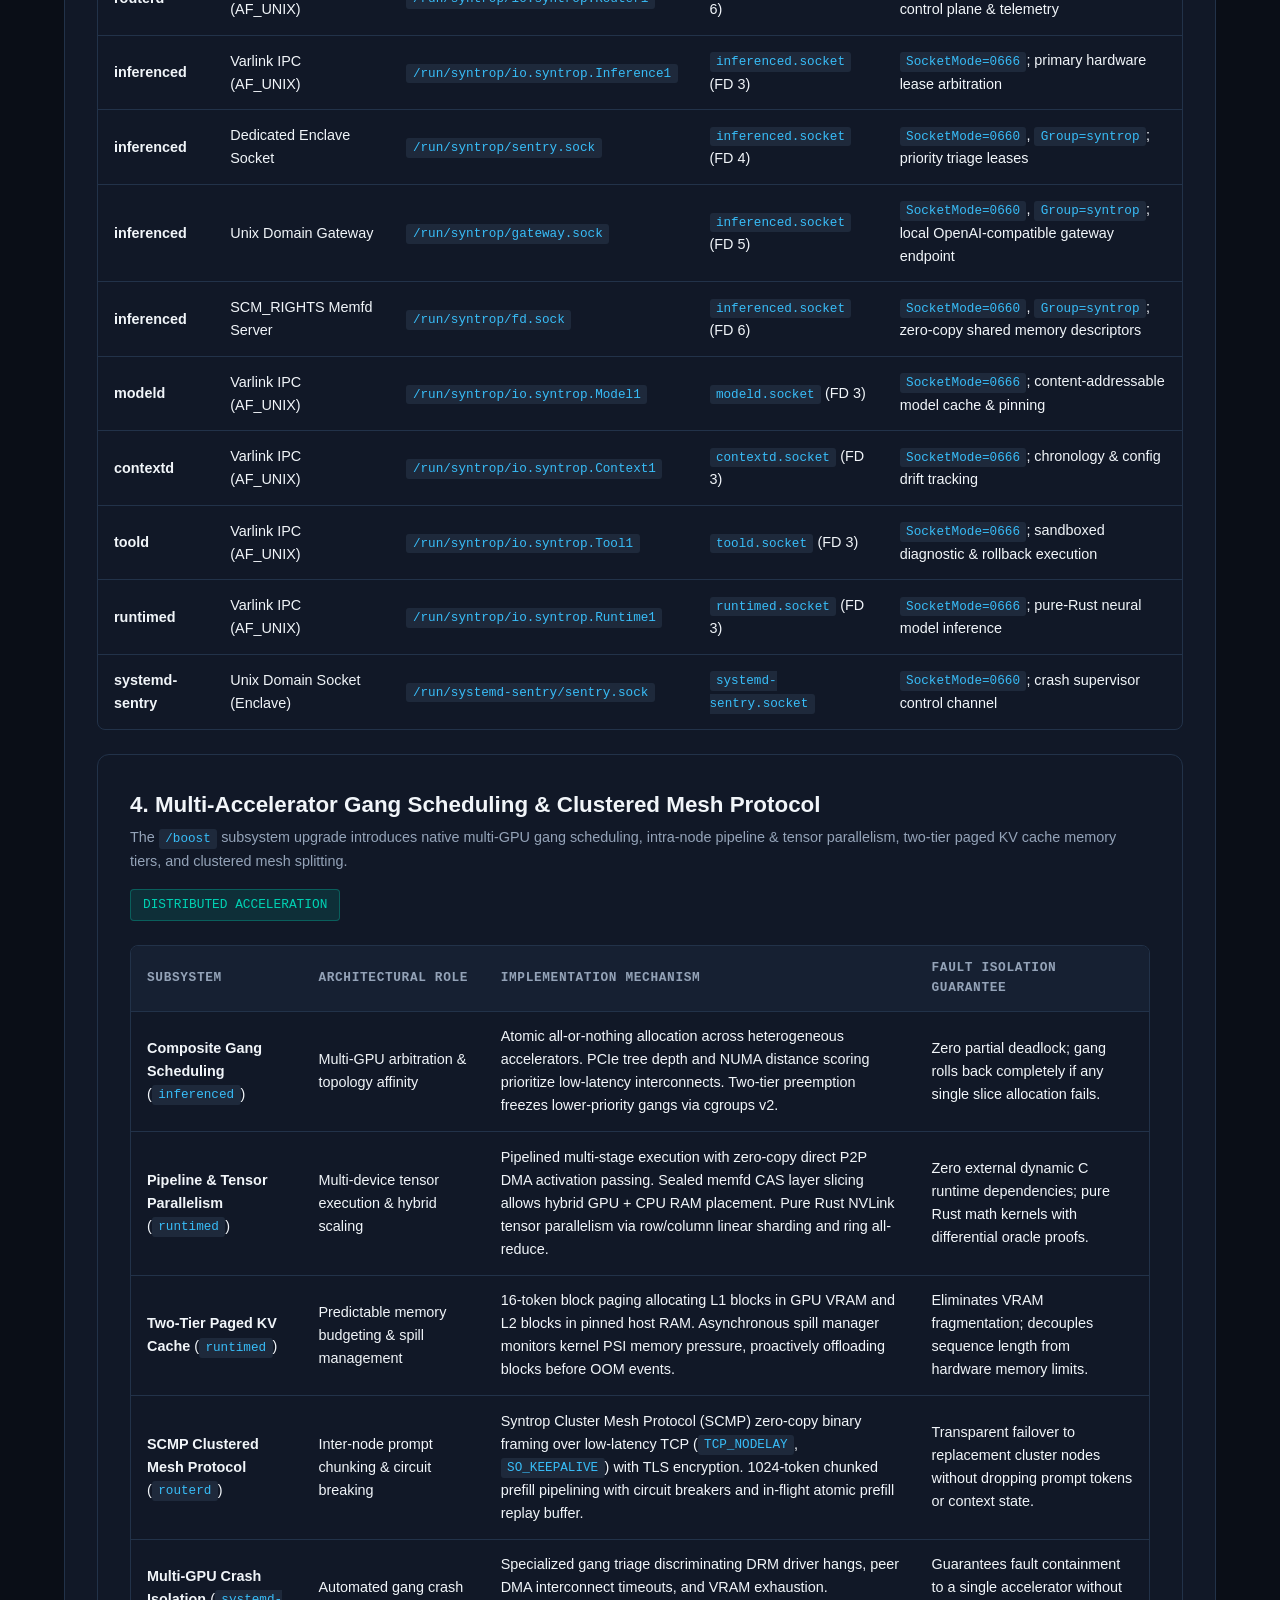
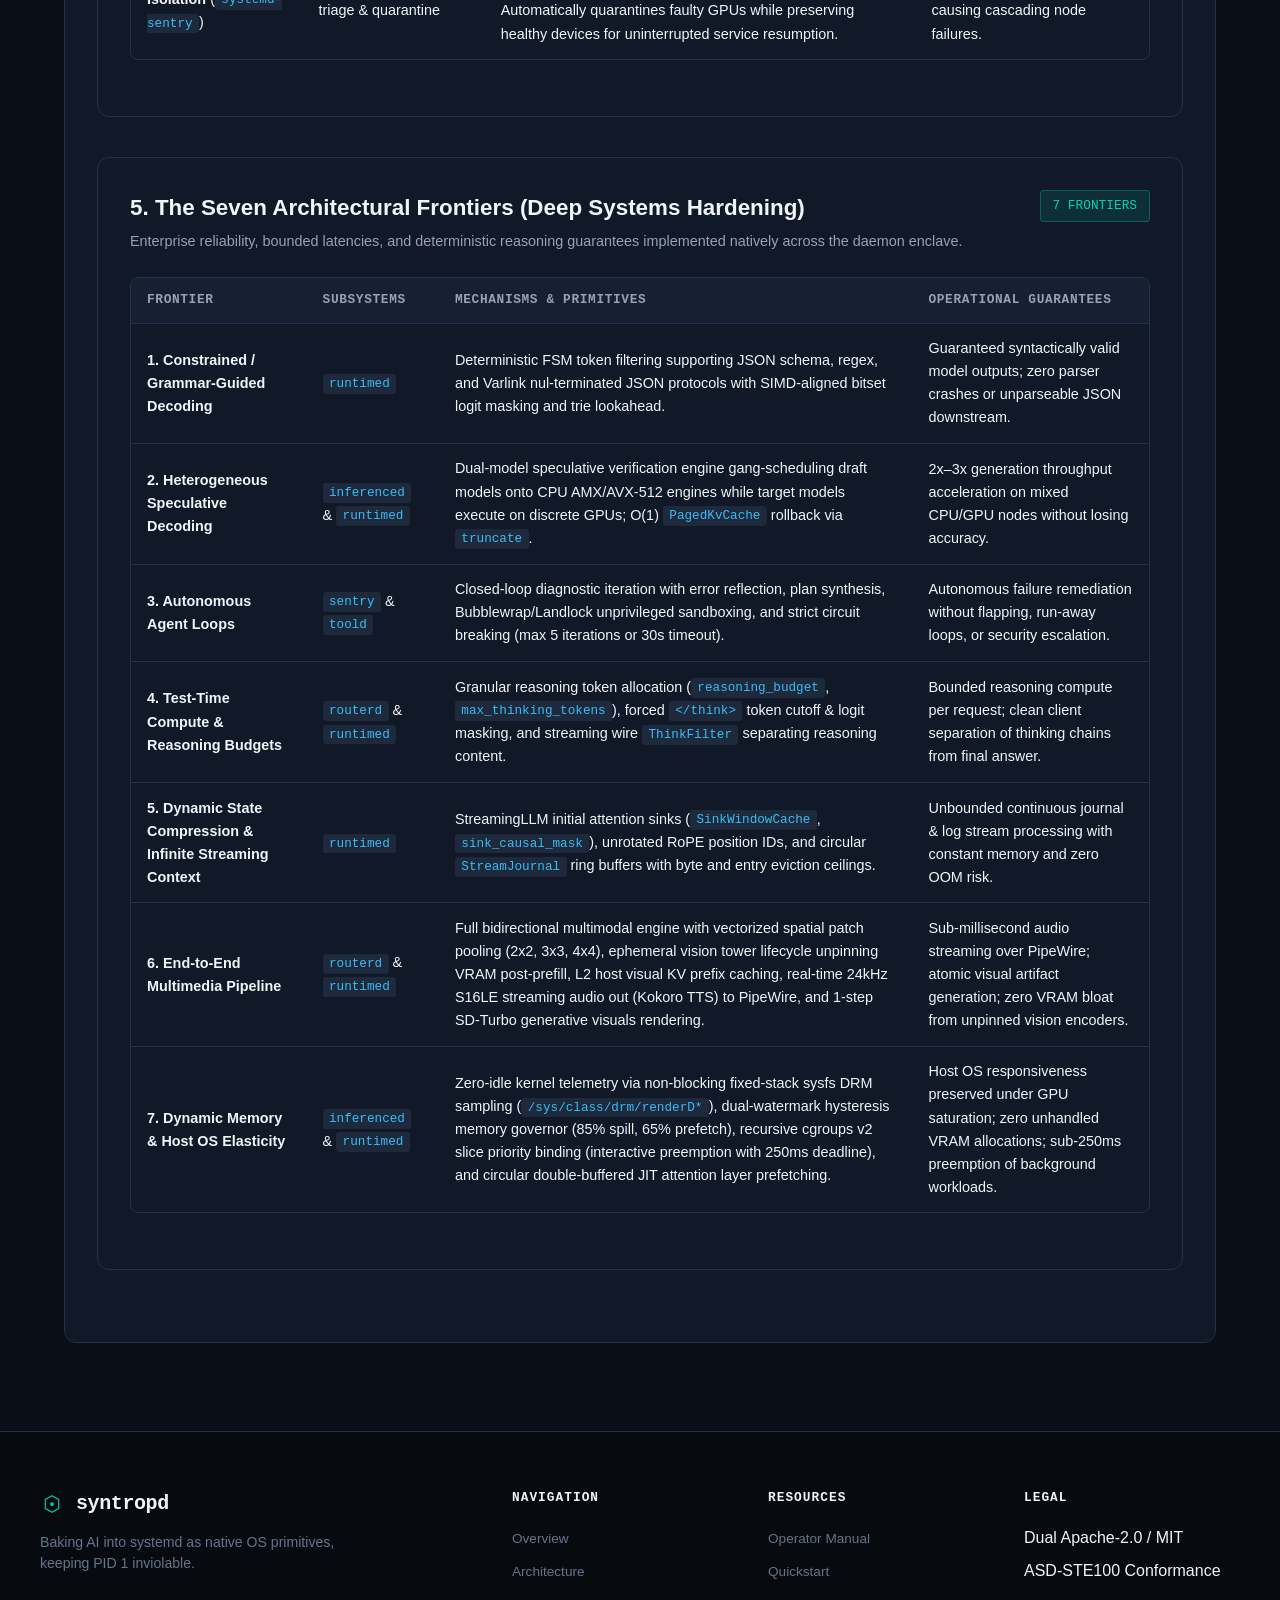
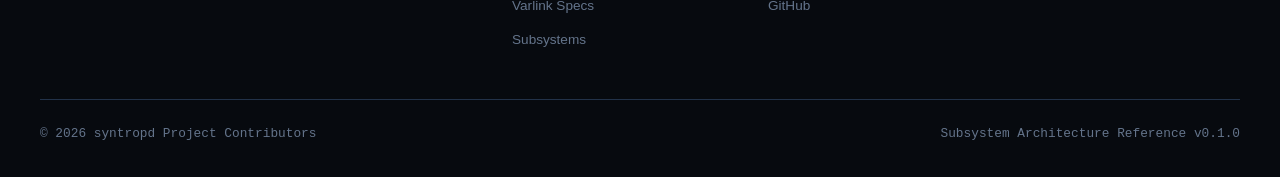
==== commit 9457d46e: "docs: standardize routerd port 8000 ingress and add multimedia showcases" ====
--- a/architecture.html
+++ b/architecture.html
@@ -113,7 +113,7 @@
             <circle cx="20" cy="22" r="5" fill="#00d2b4"/>
             <text x="32" y="26" fill="#f1f5f9" font-family="ui-monospace, monospace" font-size="13" font-weight="700">routerd</text>
             <text x="12" y="47" fill="#38bdf8" font-family="ui-monospace, monospace" font-size="9">io.syntrop.Router1</text>
-            <text x="12" y="60" fill="#a855f7" font-family="ui-monospace, monospace" font-size="8.5">127.0.0.1:32768</text>
+            <text x="12" y="60" fill="#a855f7" font-family="ui-monospace, monospace" font-size="8.5">0.0.0.0:8000</text>
             <line x1="12" y1="68" x2="130" y2="68" stroke="#223249"/>
             <text x="12" y="85" fill="#94a3b8" font-family="sans-serif" font-size="9">• Multi-Provider Proxy</text>
             <text x="12" y="100" fill="#94a3b8" font-family="sans-serif" font-size="9">• Dynamic Scoring</text>
@@ -387,7 +387,7 @@
               <tr>
                 <td><strong>routerd</strong></td>
                 <td>TCP (dual-stack HTTP/1.1 &amp; HTTP/2)</td>
-                <td><code>127.0.0.1:32768</code><br><code>[::1]:32768</code></td>
+                <td><code>0.0.0.0:8000</code><br><code>[::]:8000</code></td>
                 <td><code>routerd.socket</code> (FD 3 &amp; 4)</td>
                 <td>Wire ingress reverse proxy for OpenAI-compatible clients</td>
               </tr>
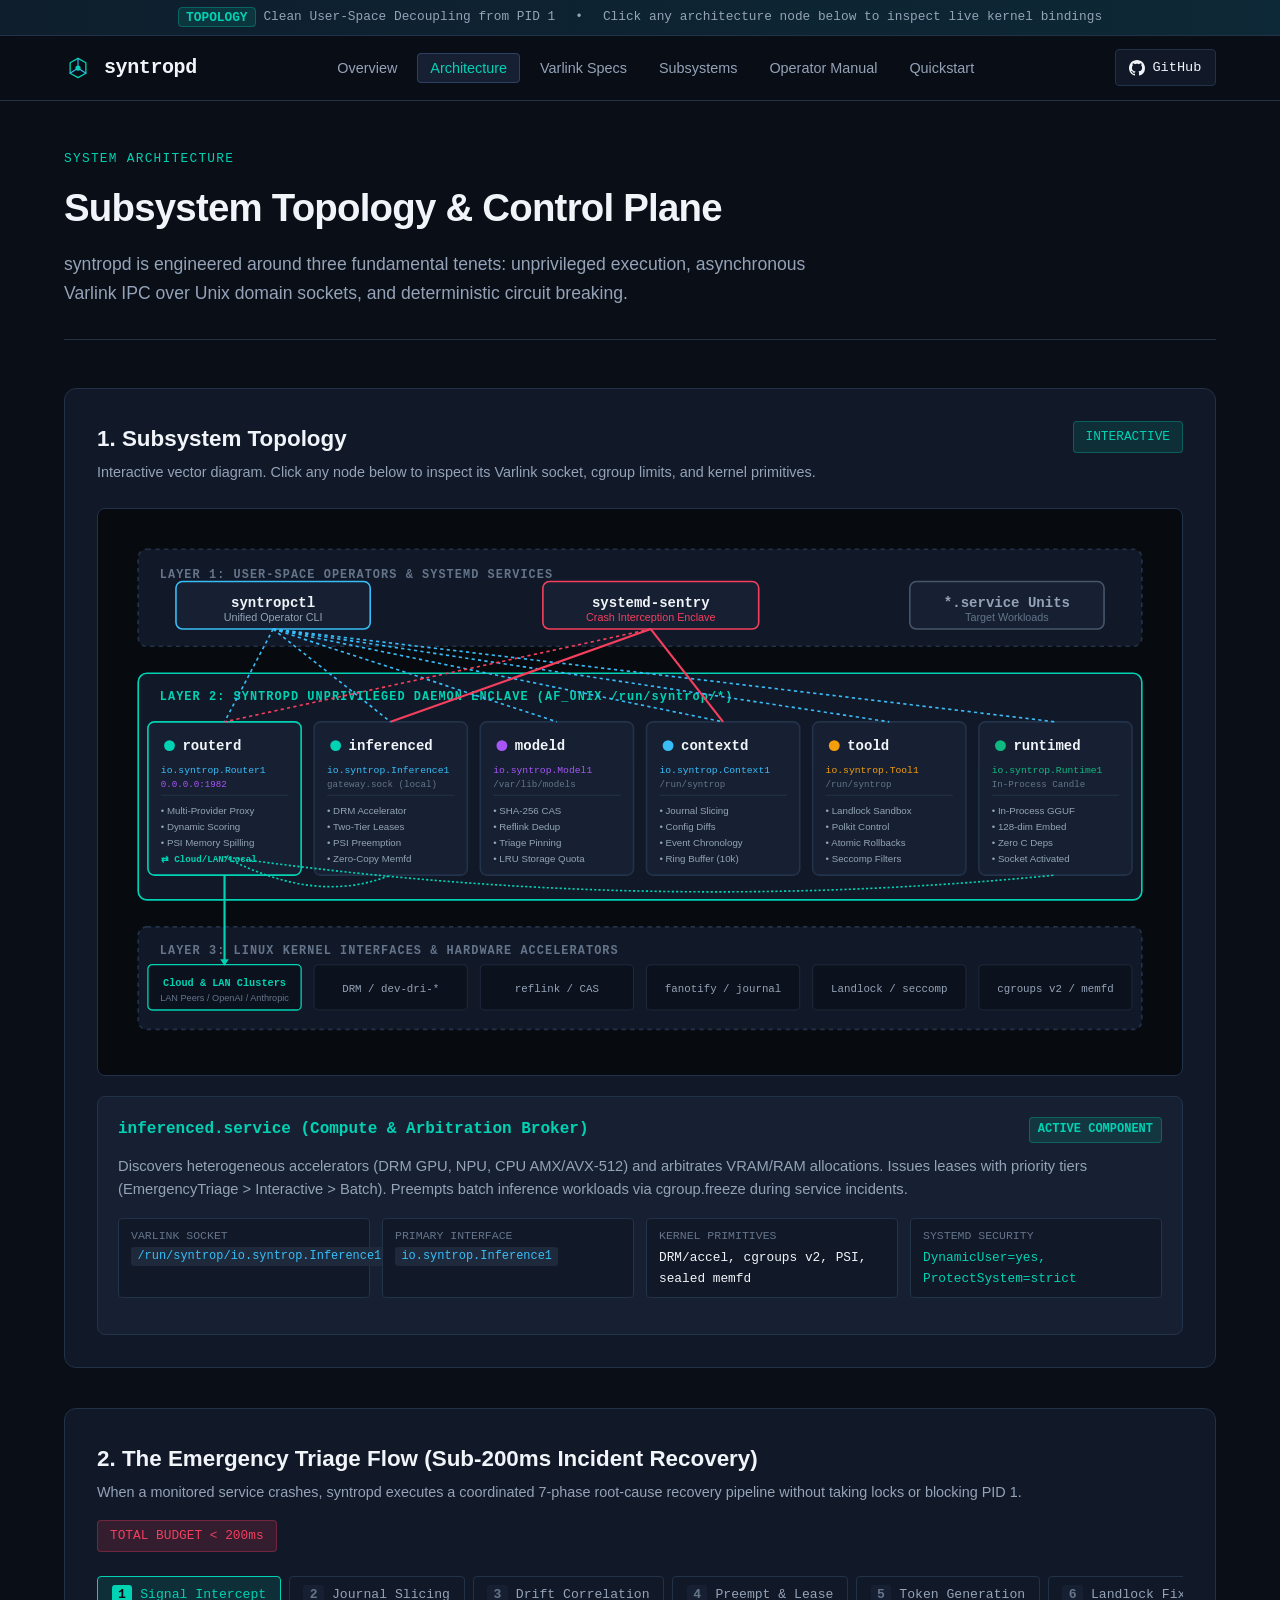
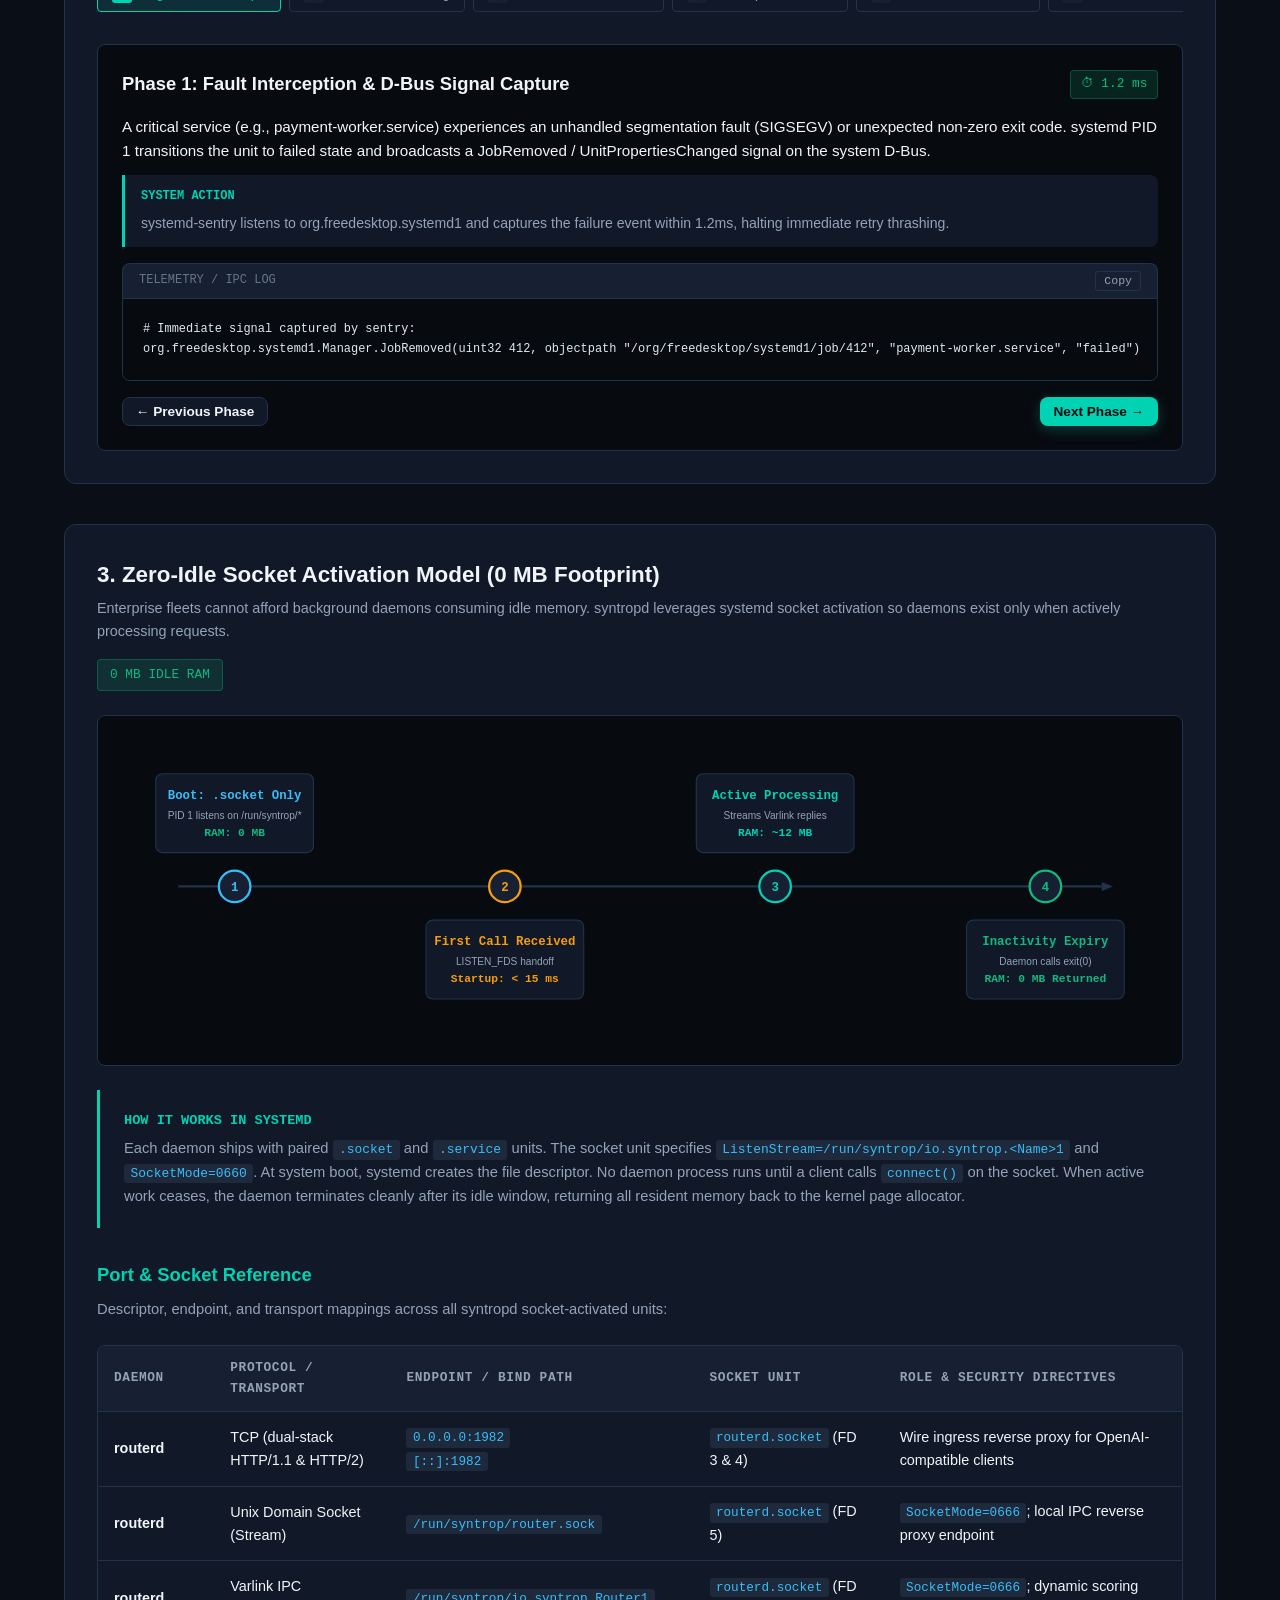
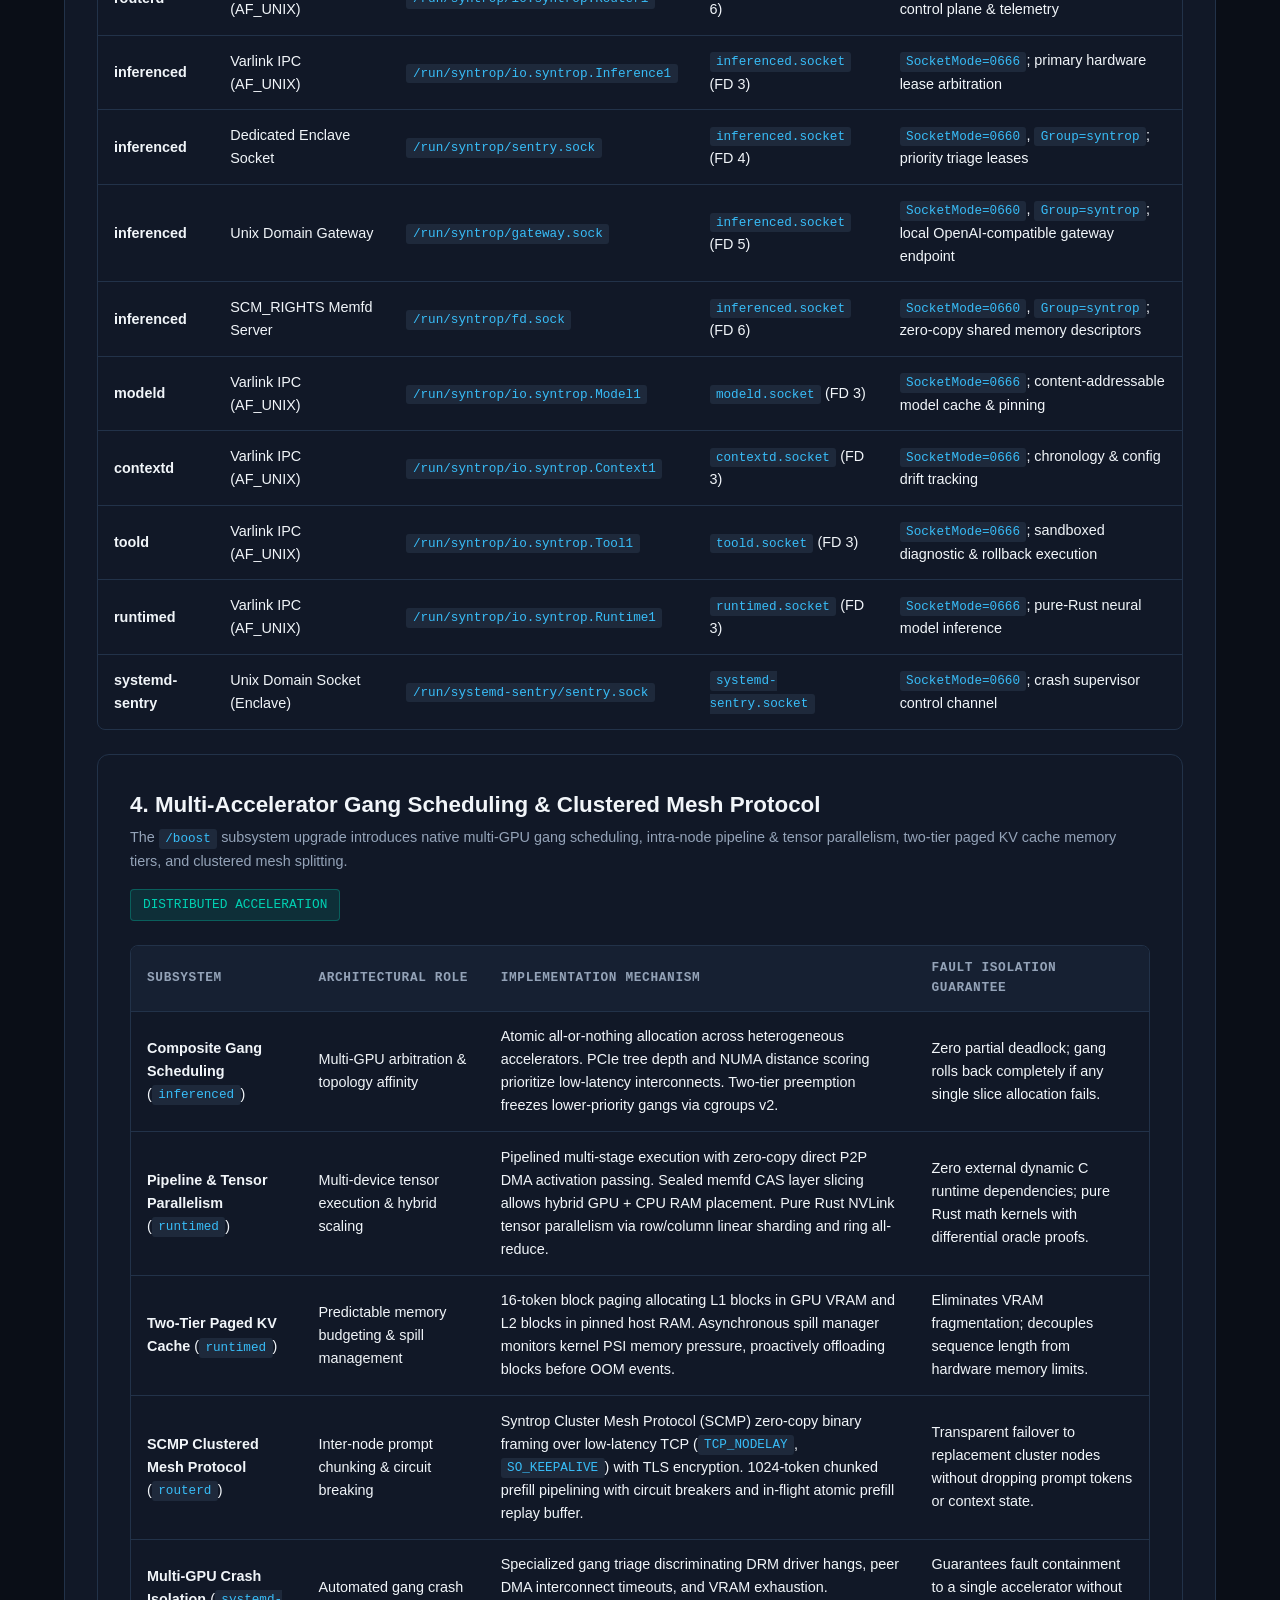
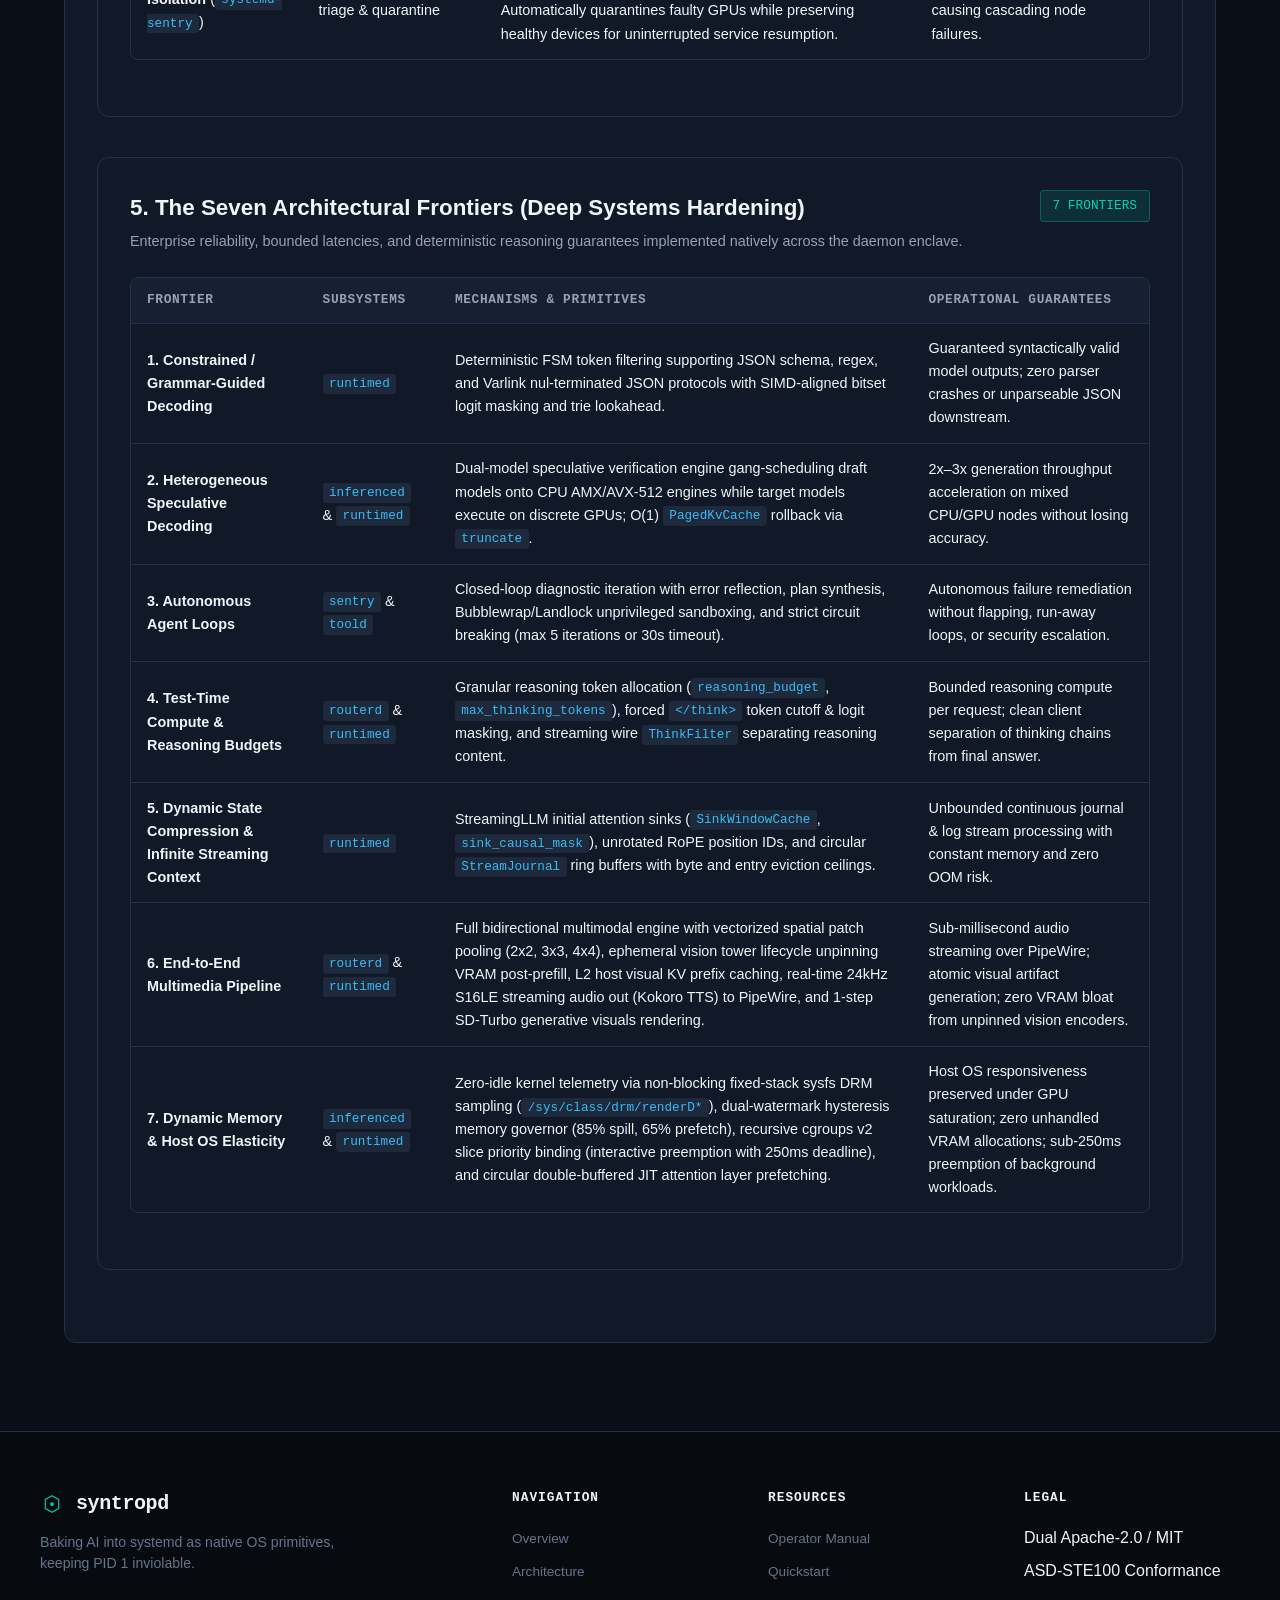
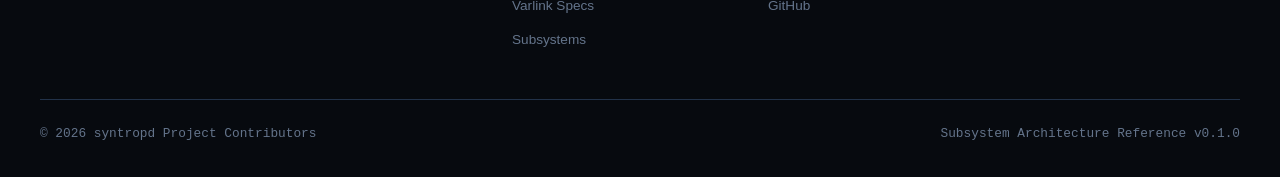
==== commit eec7ef79: "docs: update wire ingress and socket activation references to unified port 1982" ====
--- a/architecture.html
+++ b/architecture.html
@@ -113,7 +113,7 @@
             <circle cx="20" cy="22" r="5" fill="#00d2b4"/>
             <text x="32" y="26" fill="#f1f5f9" font-family="ui-monospace, monospace" font-size="13" font-weight="700">routerd</text>
             <text x="12" y="47" fill="#38bdf8" font-family="ui-monospace, monospace" font-size="9">io.syntrop.Router1</text>
-            <text x="12" y="60" fill="#a855f7" font-family="ui-monospace, monospace" font-size="8.5">0.0.0.0:8000</text>
+            <text x="12" y="60" fill="#a855f7" font-family="ui-monospace, monospace" font-size="8.5">0.0.0.0:1982</text>
             <line x1="12" y1="68" x2="130" y2="68" stroke="#223249"/>
             <text x="12" y="85" fill="#94a3b8" font-family="sans-serif" font-size="9">• Multi-Provider Proxy</text>
             <text x="12" y="100" fill="#94a3b8" font-family="sans-serif" font-size="9">• Dynamic Scoring</text>
@@ -387,7 +387,7 @@
               <tr>
                 <td><strong>routerd</strong></td>
                 <td>TCP (dual-stack HTTP/1.1 &amp; HTTP/2)</td>
-                <td><code>0.0.0.0:8000</code><br><code>[::]:8000</code></td>
+                <td><code>0.0.0.0:1982</code><br><code>[::]:1982</code></td>
                 <td><code>routerd.socket</code> (FD 3 &amp; 4)</td>
                 <td>Wire ingress reverse proxy for OpenAI-compatible clients</td>
               </tr>
